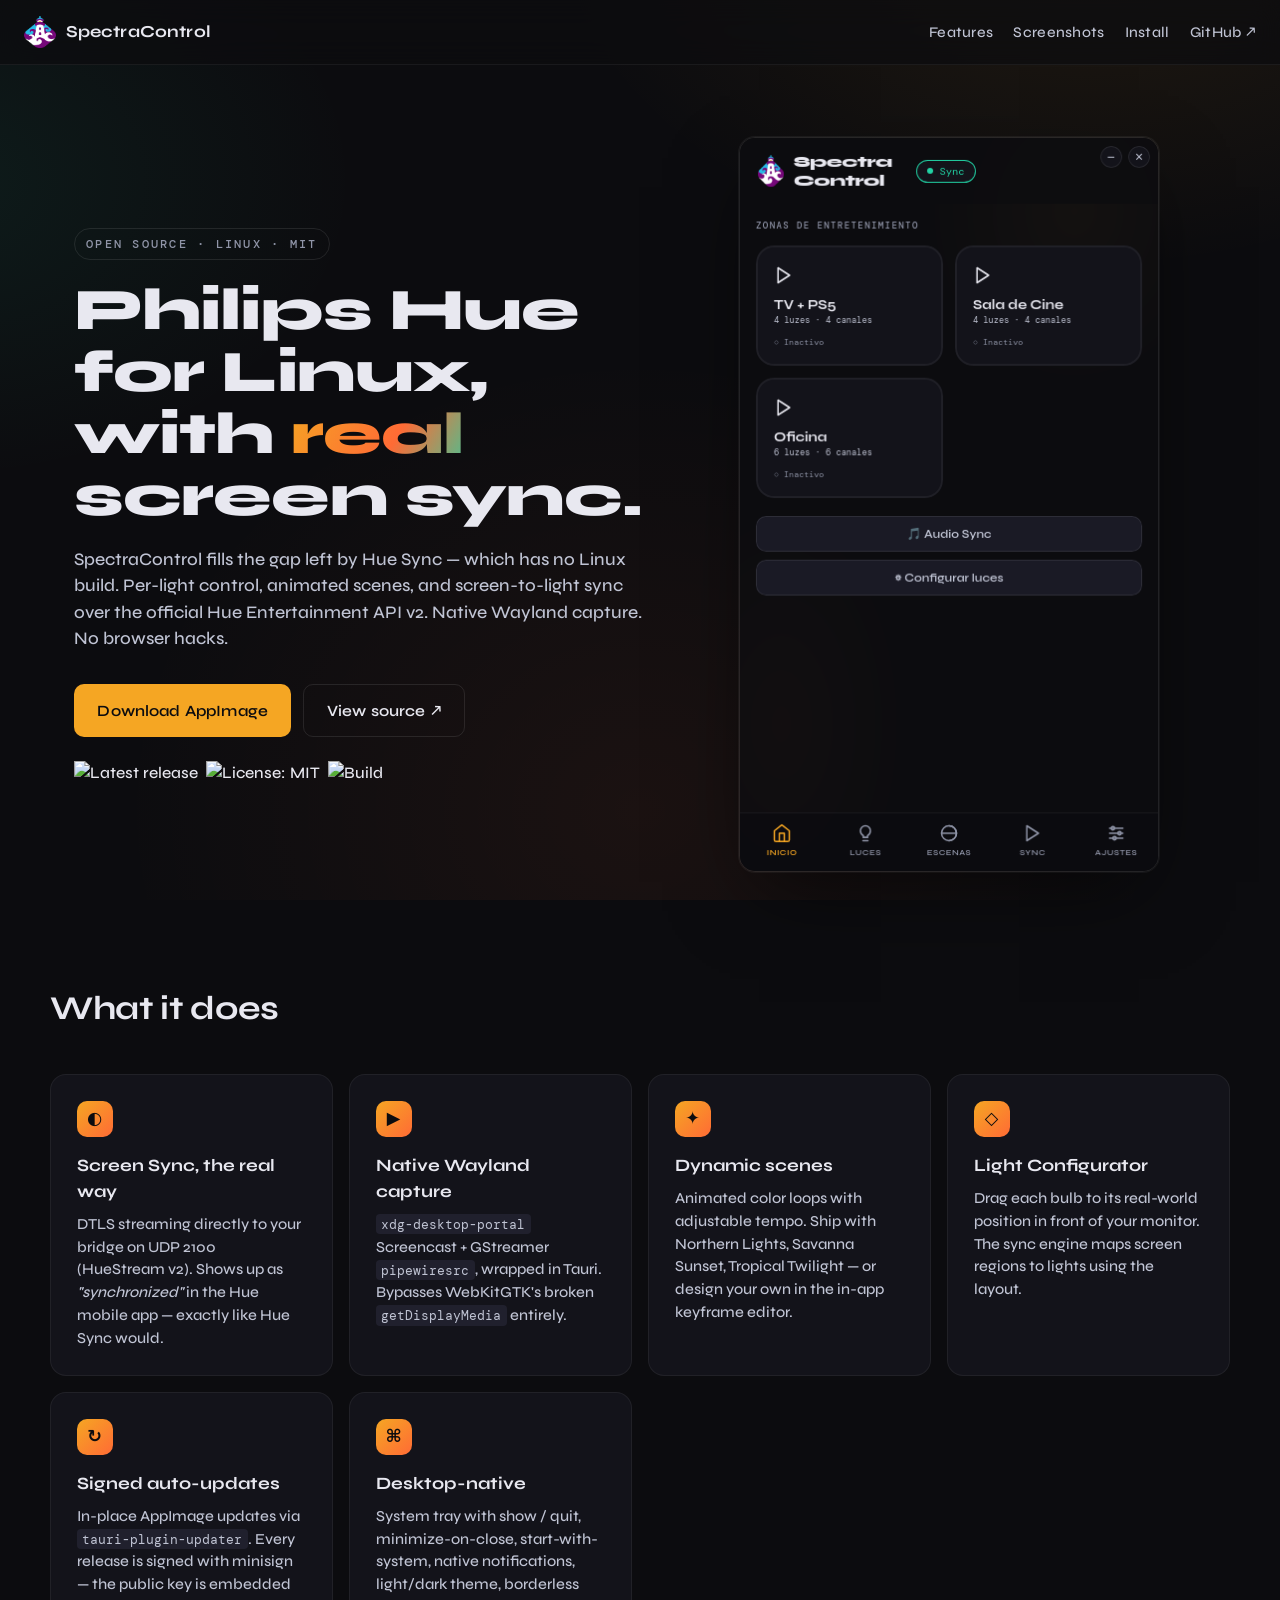
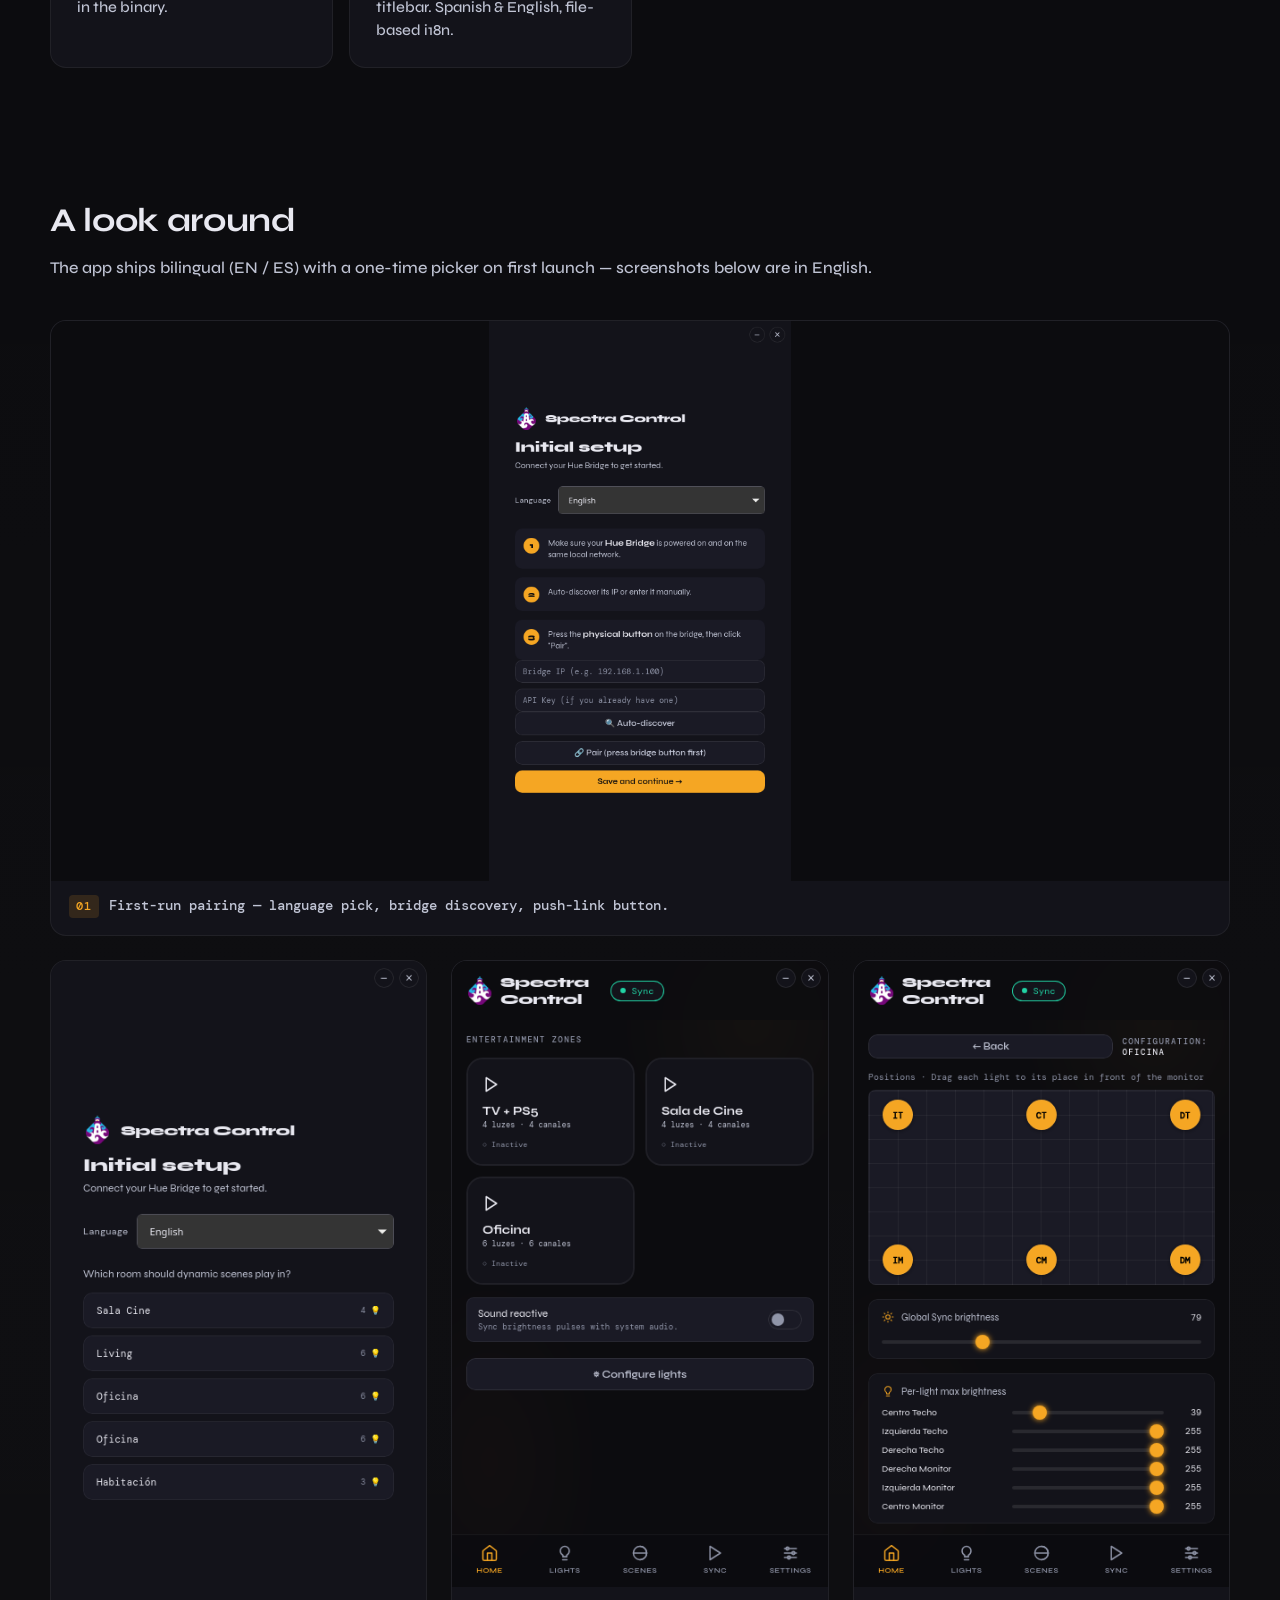
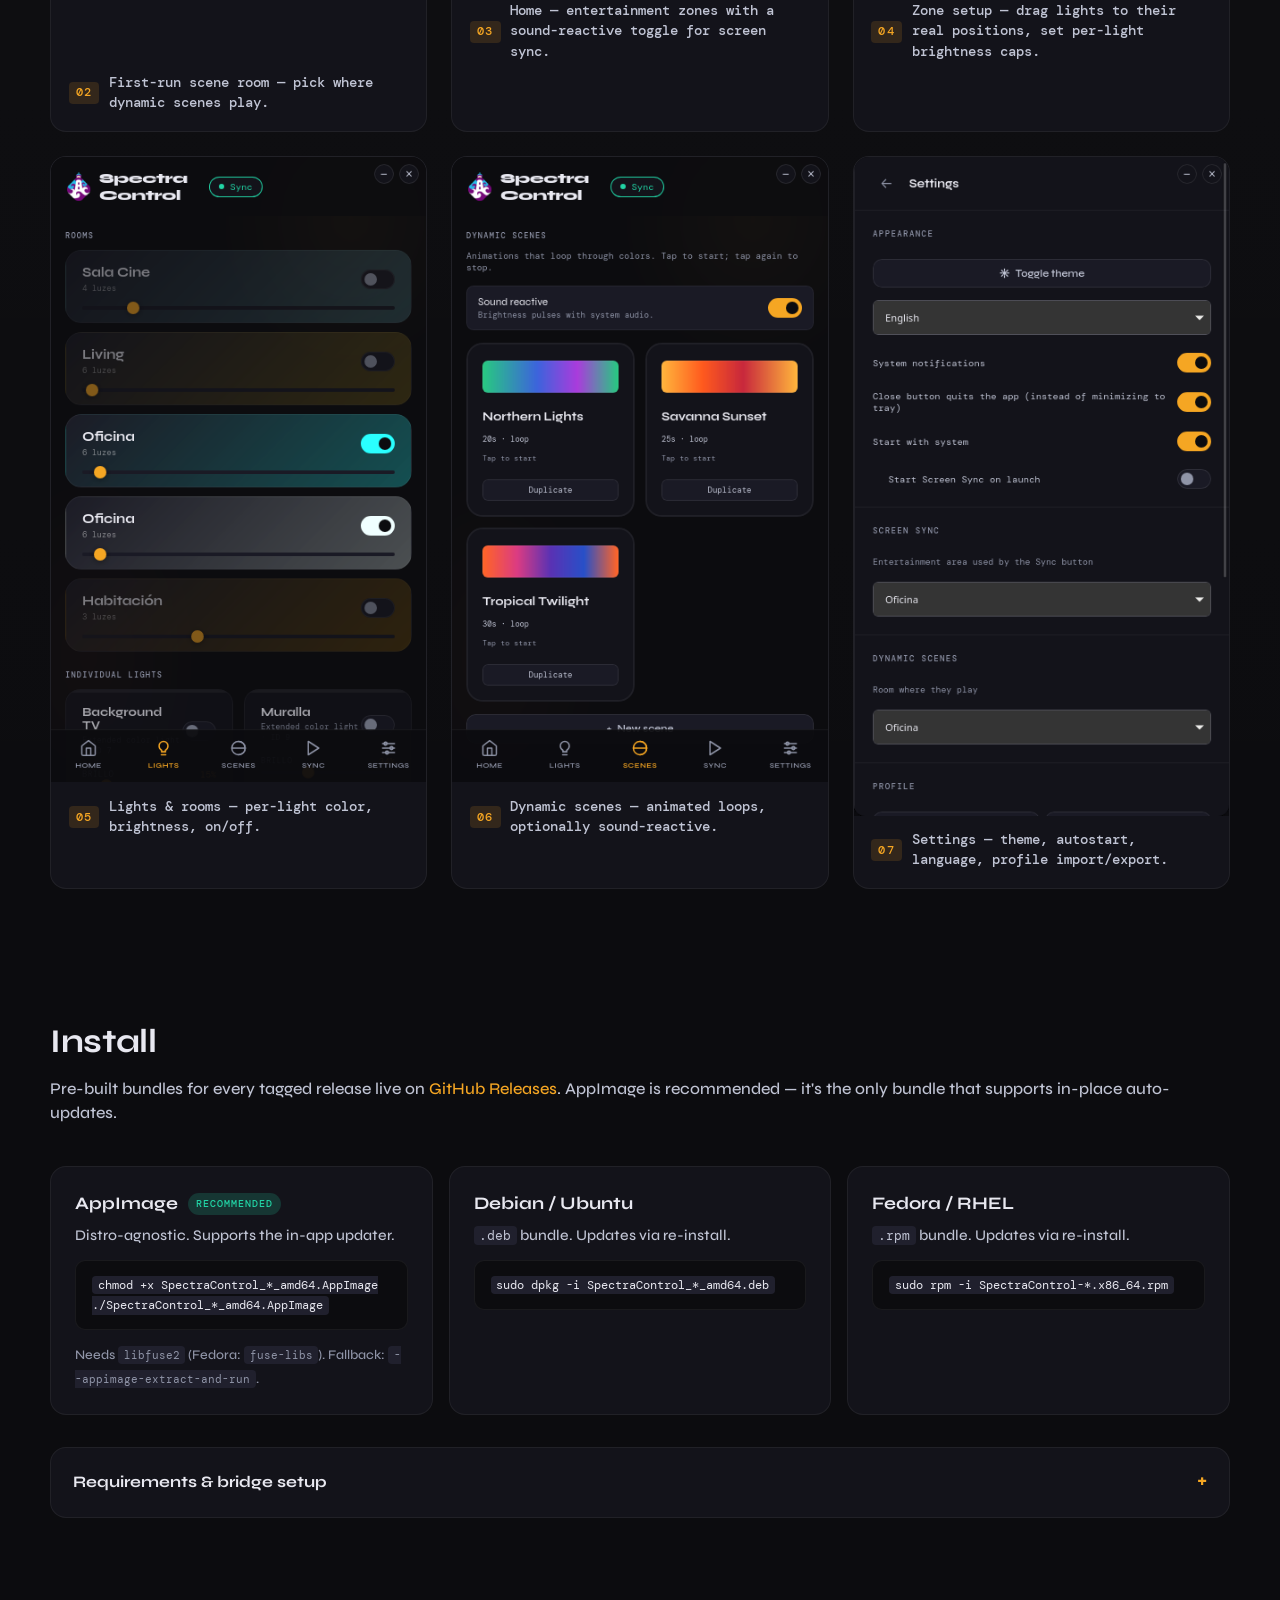
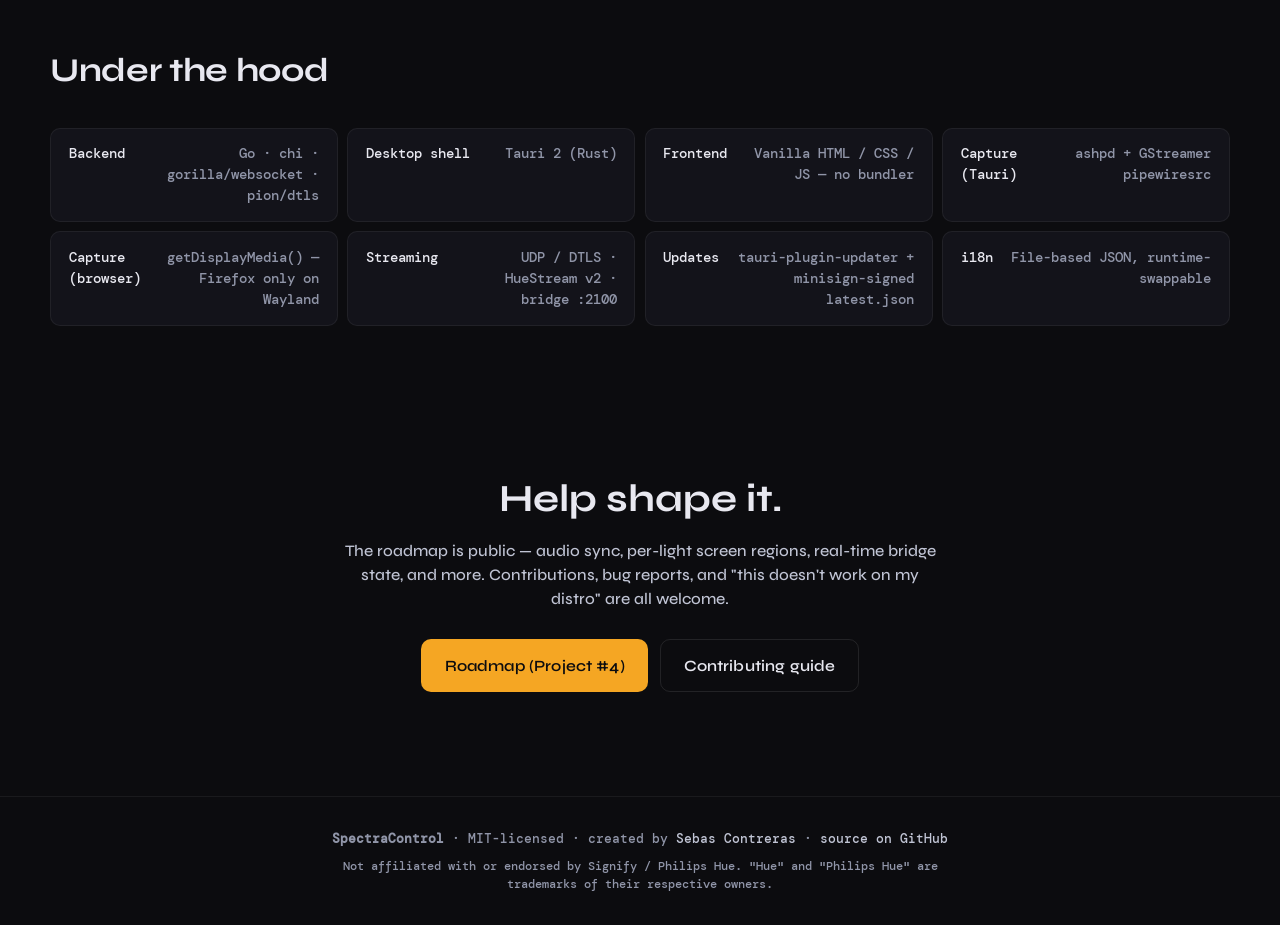
==== docs/index.html @ 5ec6dbbd "added sound sync, UI redifinition and logging" ====
<!doctype html>
<html lang="en">
<head>
  <meta charset="utf-8">
  <meta name="viewport" content="width=device-width, initial-scale=1">
  <title>SpectraControl — Philips Hue for Linux, with native screen sync</title>
  <meta name="description" content="Linux desktop app for Philips Hue. Per-light control, dynamic scenes, and screen-to-light sync over the official Hue Entertainment API v2. Native Wayland capture, no browser tricks.">
  <meta name="theme-color" content="#0c0c0f">

  <meta property="og:title" content="SpectraControl — Philips Hue for Linux">
  <meta property="og:description" content="Per-light control, dynamic scenes, and screen-to-light sync over the official Hue Entertainment API v2. Native Wayland. Open source.">
  <meta property="og:image" content="https://sebascode.github.io/SpectraControl_App/screenshots/en/en_03_home.png">
  <meta property="og:type" content="website">
  <meta name="twitter:card" content="summary_large_image">

  <link rel="icon" type="image/png" href="logo.png">
  <link rel="preconnect" href="https://fonts.googleapis.com">
  <link rel="preconnect" href="https://fonts.gstatic.com" crossorigin>
  <link href="https://fonts.googleapis.com/css2?family=Syne:wght@500;600;700;800&family=DM+Mono:wght@400;500&display=swap" rel="stylesheet">
  <link rel="stylesheet" href="styles.css">
</head>
<body>

<header class="nav">
  <a class="brand" href="#top">
    <img src="logo.png" alt="" width="32" height="32">
    <span>SpectraControl</span>
  </a>
  <nav>
    <a href="#features">Features</a>
    <a href="#screenshots">Screenshots</a>
    <a href="#install">Install</a>
    <a href="https://github.com/sebascode/SpectraControl_App" rel="noopener">GitHub ↗</a>
  </nav>
</header>

<main id="top">

  <section class="hero">
    <div class="hero-copy">
      <div class="eyebrow">Open source · Linux · MIT</div>
      <h1>Philips Hue for Linux,<br>with <em>real</em> screen sync.</h1>
      <p class="lede">
        SpectraControl fills the gap left by Hue Sync — which has no Linux build.
        Per-light control, animated scenes, and screen-to-light sync over the official
        Hue Entertainment API v2. Native Wayland capture. No browser hacks.
      </p>
      <div class="cta-row">
        <a class="btn primary" href="https://github.com/sebascode/SpectraControl_App/releases/latest" rel="noopener">
          Download AppImage
        </a>
        <a class="btn ghost" href="https://github.com/sebascode/SpectraControl_App" rel="noopener">
          View source ↗
        </a>
      </div>
      <div class="badges">
        <img alt="Latest release" src="https://img.shields.io/github/v/release/sebascode/SpectraControl_App?include_prereleases&label=release&color=f5a623">
        <img alt="License: MIT" src="https://img.shields.io/badge/license-MIT-22d3a5.svg">
        <img alt="Build" src="https://github.com/sebascode/SpectraControl_App/actions/workflows/release.yml/badge.svg">
      </div>
    </div>
    <div class="hero-shot">
      <img src="screenshots/App_home.png" alt="SpectraControl home screen showing three Hue entertainment zones: TV + PS5, Sala de Cine, and Oficina.">
    </div>
  </section>

  <section id="features" class="features">
    <h2 class="section-title">What it does</h2>
    <div class="feature-grid">
      <article class="feature">
        <div class="feature-icon" aria-hidden="true">◐</div>
        <h3>Screen Sync, the real way</h3>
        <p>DTLS streaming directly to your bridge on UDP 2100 (HueStream v2). Shows up as <em>"synchronized"</em> in the Hue mobile app — exactly like Hue Sync would.</p>
      </article>
      <article class="feature">
        <div class="feature-icon" aria-hidden="true">▶</div>
        <h3>Native Wayland capture</h3>
        <p><code>xdg-desktop-portal</code> Screencast + GStreamer <code>pipewiresrc</code>, wrapped in Tauri. Bypasses WebKitGTK's broken <code>getDisplayMedia</code> entirely.</p>
      </article>
      <article class="feature">
        <div class="feature-icon" aria-hidden="true">✦</div>
        <h3>Dynamic scenes</h3>
        <p>Animated color loops with adjustable tempo. Ship with Northern Lights, Savanna Sunset, Tropical Twilight — or design your own in the in-app keyframe editor.</p>
      </article>
      <article class="feature">
        <div class="feature-icon" aria-hidden="true">◇</div>
        <h3>Light Configurator</h3>
        <p>Drag each bulb to its real-world position in front of your monitor. The sync engine maps screen regions to lights using the layout.</p>
      </article>
      <article class="feature">
        <div class="feature-icon" aria-hidden="true">↻</div>
        <h3>Signed auto-updates</h3>
        <p>In-place AppImage updates via <code>tauri-plugin-updater</code>. Every release is signed with minisign — the public key is embedded in the binary.</p>
      </article>
      <article class="feature">
        <div class="feature-icon" aria-hidden="true">⌘</div>
        <h3>Desktop-native</h3>
        <p>System tray with show / quit, minimize-on-close, start-with-system, native notifications, light/dark theme, borderless titlebar. Spanish &amp; English, file-based i18n.</p>
      </article>
    </div>
  </section>

  <section id="screenshots" class="shots">
    <h2 class="section-title">A look around</h2>
    <p class="section-lede">The app ships bilingual (EN / ES) with a one-time picker on first launch — screenshots below are in English.</p>

    <figure class="shot wide">
      <img src="screenshots/en/en_01_initial_setup.png" alt="First-run wizard prompting for language and Hue bridge IP / API key, with a discover button.">
      <figcaption><span class="cap-num">01</span> First-run pairing — language pick, bridge discovery, push-link button.</figcaption>
    </figure>

    <div class="shot-grid">
      <figure class="shot">
        <img src="screenshots/en/en_02_zone_selector.png" alt="Room picker asking which room should play dynamic scenes.">
        <figcaption><span class="cap-num">02</span> First-run scene room — pick where dynamic scenes play.</figcaption>
      </figure>
      <figure class="shot">
        <img src="screenshots/en/en_03_home.png" alt="Home tab listing entertainment zones as cards, with a 'Sound reactive' toggle below.">
        <figcaption><span class="cap-num">03</span> Home — entertainment zones with a sound-reactive toggle for screen sync.</figcaption>
      </figure>
      <figure class="shot">
        <img src="screenshots/en/en_04_light_config.png" alt="Zone configuration showing the monitor area with draggable light chips, a global sync brightness slider, and per-light max-brightness sliders.">
        <figcaption><span class="cap-num">04</span> Zone setup — drag lights to their real positions, set per-light brightness caps.</figcaption>
      </figure>
      <figure class="shot">
        <img src="screenshots/en/en_05_lights.png" alt="Lights tab listing rooms with brightness sliders and color tinted backgrounds, plus individual lights.">
        <figcaption><span class="cap-num">05</span> Lights &amp; rooms — per-light color, brightness, on/off.</figcaption>
      </figure>
      <figure class="shot">
        <img src="screenshots/en/en_06_scenes.png" alt="Dynamic scenes tab with a 'Sound reactive' toggle and preset cards.">
        <figcaption><span class="cap-num">06</span> Dynamic scenes — animated loops, optionally sound-reactive.</figcaption>
      </figure>
      <figure class="shot">
        <img src="screenshots/en/en_07_settings.png" alt="Settings drawer with theme, language, notifications, quit-on-close, autostart, and profile export/import.">
        <figcaption><span class="cap-num">07</span> Settings — theme, autostart, language, profile import/export.</figcaption>
      </figure>
    </div>
  </section>

  <section id="install" class="install">
    <h2 class="section-title">Install</h2>
    <p class="section-lede">
      Pre-built bundles for every tagged release live on
      <a href="https://github.com/sebascode/SpectraControl_App/releases" rel="noopener">GitHub Releases</a>.
      AppImage is recommended — it's the only bundle that supports in-place auto-updates.
    </p>

    <div class="install-grid">
      <div class="install-card">
        <h3>AppImage<span class="tag tag-accent">recommended</span></h3>
        <p>Distro-agnostic. Supports the in-app updater.</p>
<pre><code>chmod +x SpectraControl_*_amd64.AppImage
./SpectraControl_*_amd64.AppImage</code></pre>
        <small>Needs <code>libfuse2</code> (Fedora: <code>fuse-libs</code>). Fallback: <code>--appimage-extract-and-run</code>.</small>
      </div>
      <div class="install-card">
        <h3>Debian / Ubuntu</h3>
        <p><code>.deb</code> bundle. Updates via re-install.</p>
<pre><code>sudo dpkg -i SpectraControl_*_amd64.deb</code></pre>
      </div>
      <div class="install-card">
        <h3>Fedora / RHEL</h3>
        <p><code>.rpm</code> bundle. Updates via re-install.</p>
<pre><code>sudo rpm -i SpectraControl-*.x86_64.rpm</code></pre>
      </div>
    </div>

    <details class="reqs">
      <summary>Requirements &amp; bridge setup</summary>
      <ul>
        <li>Linux with Wayland + <code>xdg-desktop-portal</code> (GNOME or KDE).</li>
        <li>GStreamer with <code>pipewiresrc</code> — package <code>gstreamer1-plugin-pipewire</code> on most distros.</li>
        <li>A Philips Hue Bridge v2. Pair it with <code>generateclientkey: true</code> — required for the Entertainment v2 DTLS PSK.</li>
        <li>Config persists to <code>~/.config/spectracontrol/hue_config.json</code>; user scenes are loaded from <code>~/.config/spectracontrol/scenes/*.json</code> (overrides built-ins by <code>id</code>).</li>
      </ul>
      <p>Tested on Bazzite (Fedora 44 immutable) + GNOME Wayland with NVIDIA. Should also work on KDE Plasma Wayland and any compositor that exposes the Screencast portal.</p>
    </details>
  </section>

  <section class="stack">
    <h2 class="section-title">Under the hood</h2>
    <div class="stack-grid">
      <div><strong>Backend</strong><span>Go · chi · gorilla/websocket · pion/dtls</span></div>
      <div><strong>Desktop shell</strong><span>Tauri 2 (Rust)</span></div>
      <div><strong>Frontend</strong><span>Vanilla HTML / CSS / JS — no bundler</span></div>
      <div><strong>Capture (Tauri)</strong><span>ashpd + GStreamer pipewiresrc</span></div>
      <div><strong>Capture (browser)</strong><span>getDisplayMedia() — Firefox only on Wayland</span></div>
      <div><strong>Streaming</strong><span>UDP / DTLS · HueStream v2 · bridge :2100</span></div>
      <div><strong>Updates</strong><span>tauri-plugin-updater + minisign-signed latest.json</span></div>
      <div><strong>i18n</strong><span>File-based JSON, runtime-swappable</span></div>
    </div>
  </section>

  <section class="cta-foot">
    <h2>Help shape it.</h2>
    <p>
      The roadmap is public — audio sync, per-light screen regions, real-time bridge state, and more.
      Contributions, bug reports, and "this doesn't work on my distro" are all welcome.
    </p>
    <div class="cta-row">
      <a class="btn primary" href="https://github.com/users/sebascode/projects/4" rel="noopener">Roadmap (Project #4)</a>
      <a class="btn ghost" href="https://github.com/sebascode/SpectraControl_App/blob/master/CONTRIBUTING.md" rel="noopener">Contributing guide</a>
    </div>
  </section>

</main>

<footer class="foot">
  <div>
    <strong>SpectraControl</strong> · MIT-licensed · created by
    <a href="https://github.com/sebascode" rel="noopener">Sebas Contreras</a> ·
    <a href="https://github.com/sebascode/SpectraControl_App" rel="noopener">source on GitHub</a>
  </div>
  <div class="foot-fine">
    Not affiliated with or endorsed by Signify / Philips Hue. "Hue" and "Philips Hue" are trademarks of their respective owners.
  </div>
</footer>

</body>
</html>
---- docs/styles.css ----
/* SpectraControl landing — palette matches the app (frontend/index.html :root). */

:root {
  --bg: #0c0c0f;
  --surface: #13131a;
  --surface2: #1a1a25;
  --surface3: #20202d;
  --border: #ffffff0f;
  --border2: #ffffff18;
  --text: #e8e8f0;
  --text-dim: #c0c4d4;
  --text-muted: #9095a8;
  --accent: #f5a623;
  --accent2: #ff6b35;
  --sync: #22d3a5;
  --sync-dim: #22d3a530;
  --danger: #ff4757;
  --radius: 10px;
  --radius-lg: 16px;
  --sans: "Syne", system-ui, -apple-system, "Segoe UI", sans-serif;
  --mono: "DM Mono", ui-monospace, SFMono-Regular, Menlo, monospace;
  --max: 1180px;
}

*, *::before, *::after { box-sizing: border-box; }

html { scroll-behavior: smooth; }

body {
  margin: 0;
  font-family: var(--sans);
  font-weight: 500;
  background: var(--bg);
  color: var(--text);
  line-height: 1.5;
  -webkit-font-smoothing: antialiased;
  background-image:
    radial-gradient(900px 600px at 85% -10%, #f5a62318, transparent 60%),
    radial-gradient(700px 500px at -5% 20%, #22d3a514, transparent 60%),
    radial-gradient(800px 700px at 50% 90%, #ff6b3510, transparent 65%);
  background-attachment: fixed;
}

a { color: var(--accent); text-decoration: none; }
a:hover { color: var(--accent2); }

code, pre { font-family: var(--mono); font-weight: 400; }

/* ---------- Nav ---------- */
.nav {
  position: sticky;
  top: 0;
  z-index: 10;
  display: flex;
  justify-content: space-between;
  align-items: center;
  gap: 1.5rem;
  padding: 1rem 1.5rem;
  background: color-mix(in srgb, var(--bg) 75%, transparent);
  backdrop-filter: blur(14px);
  border-bottom: 1px solid var(--border);
}
.brand {
  display: inline-flex;
  align-items: center;
  gap: 0.6rem;
  color: var(--text);
  font-weight: 700;
  letter-spacing: 0.01em;
  font-size: 1.05rem;
}
.brand img { display: block; }
.nav nav { display: flex; gap: 1.25rem; flex-wrap: wrap; }
.nav nav a {
  color: var(--text-dim);
  font-size: 0.92rem;
  letter-spacing: 0.02em;
}
.nav nav a:hover { color: var(--text); }

/* ---------- Hero ---------- */
.hero {
  max-width: var(--max);
  margin: 0 auto;
  padding: 4.5rem 1.5rem 3rem;
  display: grid;
  grid-template-columns: 1.05fr 0.95fr;
  gap: 3rem;
  align-items: center;
}
.eyebrow {
  display: inline-block;
  font-family: var(--mono);
  font-size: 0.78rem;
  letter-spacing: 0.18em;
  text-transform: uppercase;
  color: var(--text-muted);
  padding: 0.35rem 0.7rem;
  border: 1px solid var(--border2);
  border-radius: 999px;
  margin-bottom: 1.25rem;
}
.hero h1 {
  font-size: clamp(2.2rem, 4.6vw, 3.8rem);
  font-weight: 800;
  line-height: 1.05;
  letter-spacing: -0.015em;
  margin: 0 0 1.2rem;
}
.hero h1 em {
  font-style: normal;
  background: linear-gradient(120deg, var(--accent) 0%, var(--accent2) 60%, var(--sync) 110%);
  -webkit-background-clip: text;
  background-clip: text;
  color: transparent;
}
.lede {
  font-size: 1.1rem;
  color: var(--text-dim);
  margin: 0 0 2rem;
  max-width: 36rem;
}
.cta-row {
  display: flex;
  flex-wrap: wrap;
  gap: 0.75rem;
  margin-bottom: 1.5rem;
}
.btn {
  display: inline-flex;
  align-items: center;
  gap: 0.5rem;
  padding: 0.85rem 1.4rem;
  border-radius: var(--radius);
  font-family: var(--sans);
  font-weight: 600;
  font-size: 0.98rem;
  letter-spacing: 0.01em;
  border: 1px solid transparent;
  cursor: pointer;
  transition: transform 200ms ease, background 200ms ease, border-color 200ms ease;
}
.btn.primary {
  background: var(--accent);
  color: #0c0c0f;
}
.btn.primary:hover {
  background: var(--accent2);
  transform: translateY(-1px);
}
.btn.ghost {
  background: transparent;
  color: var(--text);
  border-color: var(--border2);
}
.btn.ghost:hover { border-color: #ffffff60; }

.badges {
  display: flex;
  flex-wrap: wrap;
  gap: 0.5rem;
  margin-top: 0.75rem;
}
.badges img { height: 20px; }

.hero-shot {
  position: relative;
  display: flex;
  justify-content: center;
}
.hero-shot img {
  max-width: 100%;
  width: min(420px, 100%);
  border-radius: var(--radius-lg);
  border: 1px solid var(--border2);
  box-shadow:
    0 30px 80px -20px rgba(0,0,0,0.6),
    0 0 0 1px var(--border);
}

/* ---------- Sections ---------- */
section { padding: 4rem 1.5rem; }
.section-title {
  max-width: var(--max);
  margin: 0 auto 0.6rem;
  font-size: clamp(1.6rem, 2.6vw, 2.2rem);
  font-weight: 700;
  letter-spacing: -0.01em;
}
.section-lede {
  max-width: var(--max);
  margin: 0 auto 2.5rem;
  color: var(--text-dim);
  font-size: 1.02rem;
}

/* ---------- Features ---------- */
.feature-grid {
  max-width: var(--max);
  margin: 2.5rem auto 0;
  display: grid;
  grid-template-columns: repeat(auto-fit, minmax(260px, 1fr));
  gap: 1rem;
}
.feature {
  background: var(--surface);
  border: 1px solid var(--border);
  border-radius: var(--radius-lg);
  padding: 1.6rem;
  transition: border-color 200ms ease, transform 200ms ease;
}
.feature:hover {
  border-color: var(--border2);
  transform: translateY(-2px);
}
.feature-icon {
  display: inline-flex;
  align-items: center;
  justify-content: center;
  width: 36px;
  height: 36px;
  border-radius: 10px;
  background: linear-gradient(135deg, var(--accent) 0%, var(--accent2) 100%);
  color: #0c0c0f;
  font-weight: 700;
  font-size: 1.1rem;
  margin-bottom: 1rem;
}
.feature h3 {
  margin: 0 0 0.5rem;
  font-size: 1.08rem;
  font-weight: 700;
}
.feature p {
  margin: 0;
  color: var(--text-dim);
  font-size: 0.95rem;
}
.feature code {
  background: var(--surface3);
  padding: 0.1rem 0.35rem;
  border-radius: 4px;
  font-size: 0.85em;
}

/* ---------- Screenshots ---------- */
.shots { background: linear-gradient(180deg, transparent, #ffffff03 50%, transparent); }
.shot-grid {
  max-width: var(--max);
  margin: 1.5rem auto 0;
  display: grid;
  grid-template-columns: repeat(auto-fit, minmax(280px, 1fr));
  gap: 1.5rem;
}
.shot {
  margin: 0;
  background: var(--surface);
  border: 1px solid var(--border);
  border-radius: var(--radius-lg);
  overflow: hidden;
  transition: border-color 200ms ease, transform 200ms ease;
}
.shot:hover {
  border-color: var(--border2);
  transform: translateY(-2px);
}
.shot.wide {
  max-width: var(--max);
  margin: 0 auto 1.5rem;
}
.shot.wide img { max-height: 560px; object-fit: contain; background: #0c0c0f; }
.shot img {
  display: block;
  width: 100%;
  height: auto;
  background: #0c0c0f;
}
.shot figcaption {
  padding: 0.9rem 1.1rem 1.1rem;
  font-family: var(--mono);
  font-size: 0.85rem;
  color: var(--text-dim);
  display: flex;
  align-items: center;
  gap: 0.6rem;
}
.cap-num {
  font-family: var(--mono);
  font-size: 0.72rem;
  letter-spacing: 0.1em;
  color: var(--accent);
  background: color-mix(in srgb, var(--accent) 14%, transparent);
  padding: 0.15rem 0.45rem;
  border-radius: 4px;
}

/* ---------- Install ---------- */
.install-grid {
  max-width: var(--max);
  margin: 2rem auto 1.5rem;
  display: grid;
  grid-template-columns: repeat(auto-fit, minmax(280px, 1fr));
  gap: 1rem;
}
.install-card {
  background: var(--surface);
  border: 1px solid var(--border);
  border-radius: var(--radius-lg);
  padding: 1.5rem;
}
.install-card h3 {
  margin: 0 0 0.4rem;
  font-size: 1.1rem;
  font-weight: 700;
  display: flex;
  align-items: center;
  gap: 0.6rem;
}
.install-card p {
  margin: 0 0 0.9rem;
  color: var(--text-dim);
  font-size: 0.92rem;
}
.tag {
  font-family: var(--mono);
  font-size: 0.65rem;
  letter-spacing: 0.1em;
  text-transform: uppercase;
  padding: 0.2rem 0.5rem;
  border-radius: 999px;
  font-weight: 500;
}
.tag-accent { background: color-mix(in srgb, var(--sync) 18%, transparent); color: var(--sync); }
.install-card pre {
  background: var(--bg);
  border: 1px solid var(--border);
  border-radius: var(--radius);
  padding: 0.85rem 1rem;
  overflow-x: auto;
  font-size: 0.85rem;
  color: var(--text);
  margin: 0 0 0.75rem;
}
.install-card small {
  color: var(--text-muted);
  font-size: 0.82rem;
}
.install-card code {
  background: var(--surface3);
  padding: 0.1rem 0.35rem;
  border-radius: 4px;
  font-size: 0.85em;
}
.reqs {
  max-width: var(--max);
  margin: 2rem auto 0;
  background: var(--surface);
  border: 1px solid var(--border);
  border-radius: var(--radius-lg);
  padding: 1rem 1.4rem;
}
.reqs summary {
  cursor: pointer;
  font-weight: 700;
  padding: 0.4rem 0;
  list-style: none;
}
.reqs summary::after {
  content: "+";
  float: right;
  color: var(--accent);
  font-family: var(--mono);
  transition: transform 200ms ease;
}
.reqs[open] summary::after { content: "−"; }
.reqs ul { margin: 0.5rem 0 0.75rem 1.2rem; color: var(--text-dim); }
.reqs p { margin: 0.5rem 0 0; color: var(--text-dim); font-size: 0.95rem; }
.reqs code {
  background: var(--surface3);
  padding: 0.1rem 0.35rem;
  border-radius: 4px;
  font-size: 0.88em;
}

/* ---------- Stack ---------- */
.stack-grid {
  max-width: var(--max);
  margin: 2rem auto 0;
  display: grid;
  grid-template-columns: repeat(auto-fit, minmax(260px, 1fr));
  gap: 0.6rem;
  font-family: var(--mono);
}
.stack-grid > div {
  background: var(--surface);
  border: 1px solid var(--border);
  border-radius: var(--radius);
  padding: 0.9rem 1.1rem;
  display: flex;
  justify-content: space-between;
  align-items: baseline;
  gap: 1rem;
  font-size: 0.88rem;
}
.stack-grid strong {
  color: var(--text);
  font-weight: 500;
}
.stack-grid span {
  color: var(--text-muted);
  text-align: right;
}

/* ---------- CTA foot ---------- */
.cta-foot {
  max-width: var(--max);
  margin: 0 auto;
  padding: 5rem 1.5rem;
  text-align: center;
}
.cta-foot h2 {
  font-size: clamp(1.8rem, 3vw, 2.5rem);
  font-weight: 700;
  margin: 0 0 0.75rem;
}
.cta-foot p {
  color: var(--text-dim);
  max-width: 38rem;
  margin: 0 auto 1.75rem;
}
.cta-foot .cta-row { justify-content: center; }

/* ---------- Footer ---------- */
.foot {
  border-top: 1px solid var(--border);
  padding: 2rem 1.5rem;
  text-align: center;
  color: var(--text-muted);
  font-family: var(--mono);
  font-size: 0.82rem;
  display: grid;
  gap: 0.5rem;
}
.foot a { color: var(--text-dim); }
.foot a:hover { color: var(--text); }
.foot-fine { font-size: 0.75rem; max-width: 38rem; margin: 0 auto; line-height: 1.5; }

/* ---------- Responsive ---------- */
@media (max-width: 860px) {
  .hero {
    grid-template-columns: 1fr;
    padding-top: 2.5rem;
    gap: 2rem;
  }
  .hero-shot img { width: min(340px, 100%); }
  .nav nav { gap: 0.85rem; }
  .nav nav a { font-size: 0.86rem; }
  section { padding: 3rem 1rem; }
}
@media (max-width: 520px) {
  .nav { padding: 0.85rem 1rem; }
  .brand span { display: none; }
  .badges img { height: 18px; }
}

@media (prefers-reduced-motion: reduce) {
  *, *::before, *::after {
    animation: none !important;
    transition: none !important;
    scroll-behavior: auto !important;
  }
}
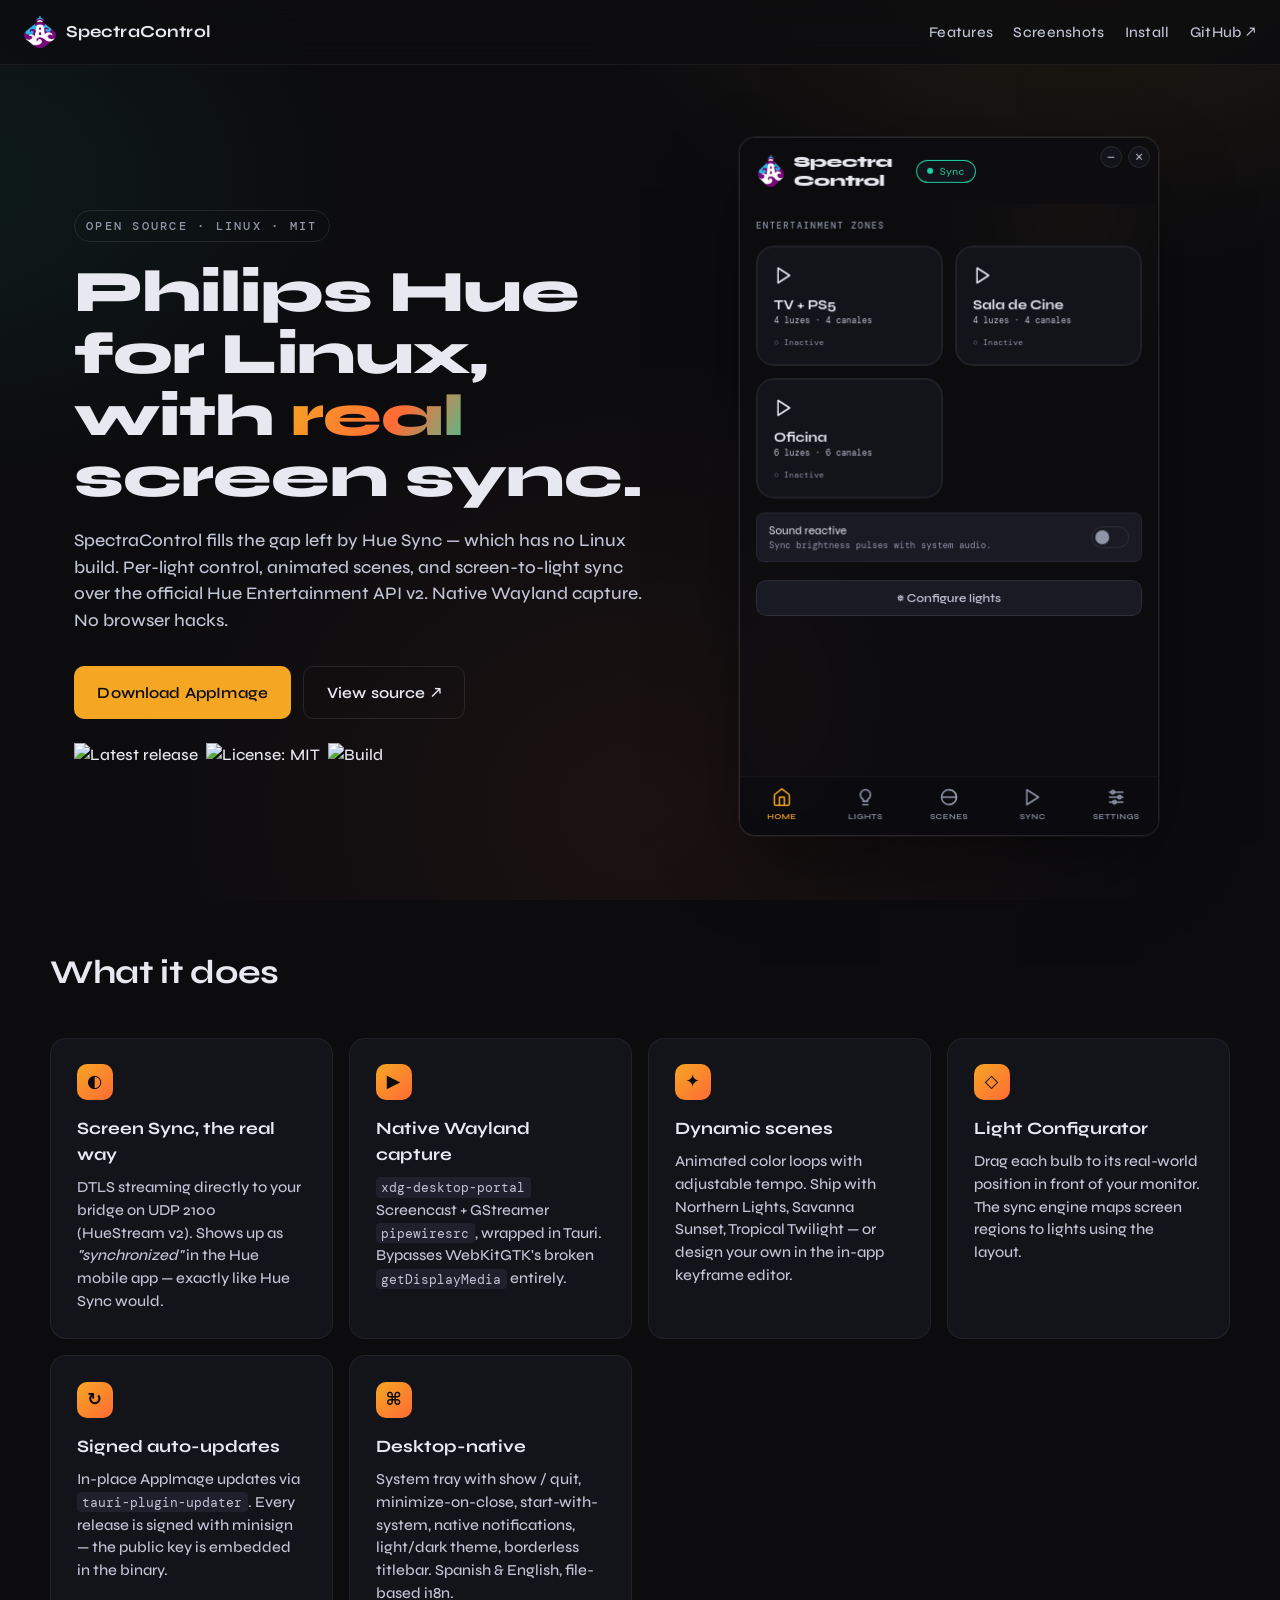
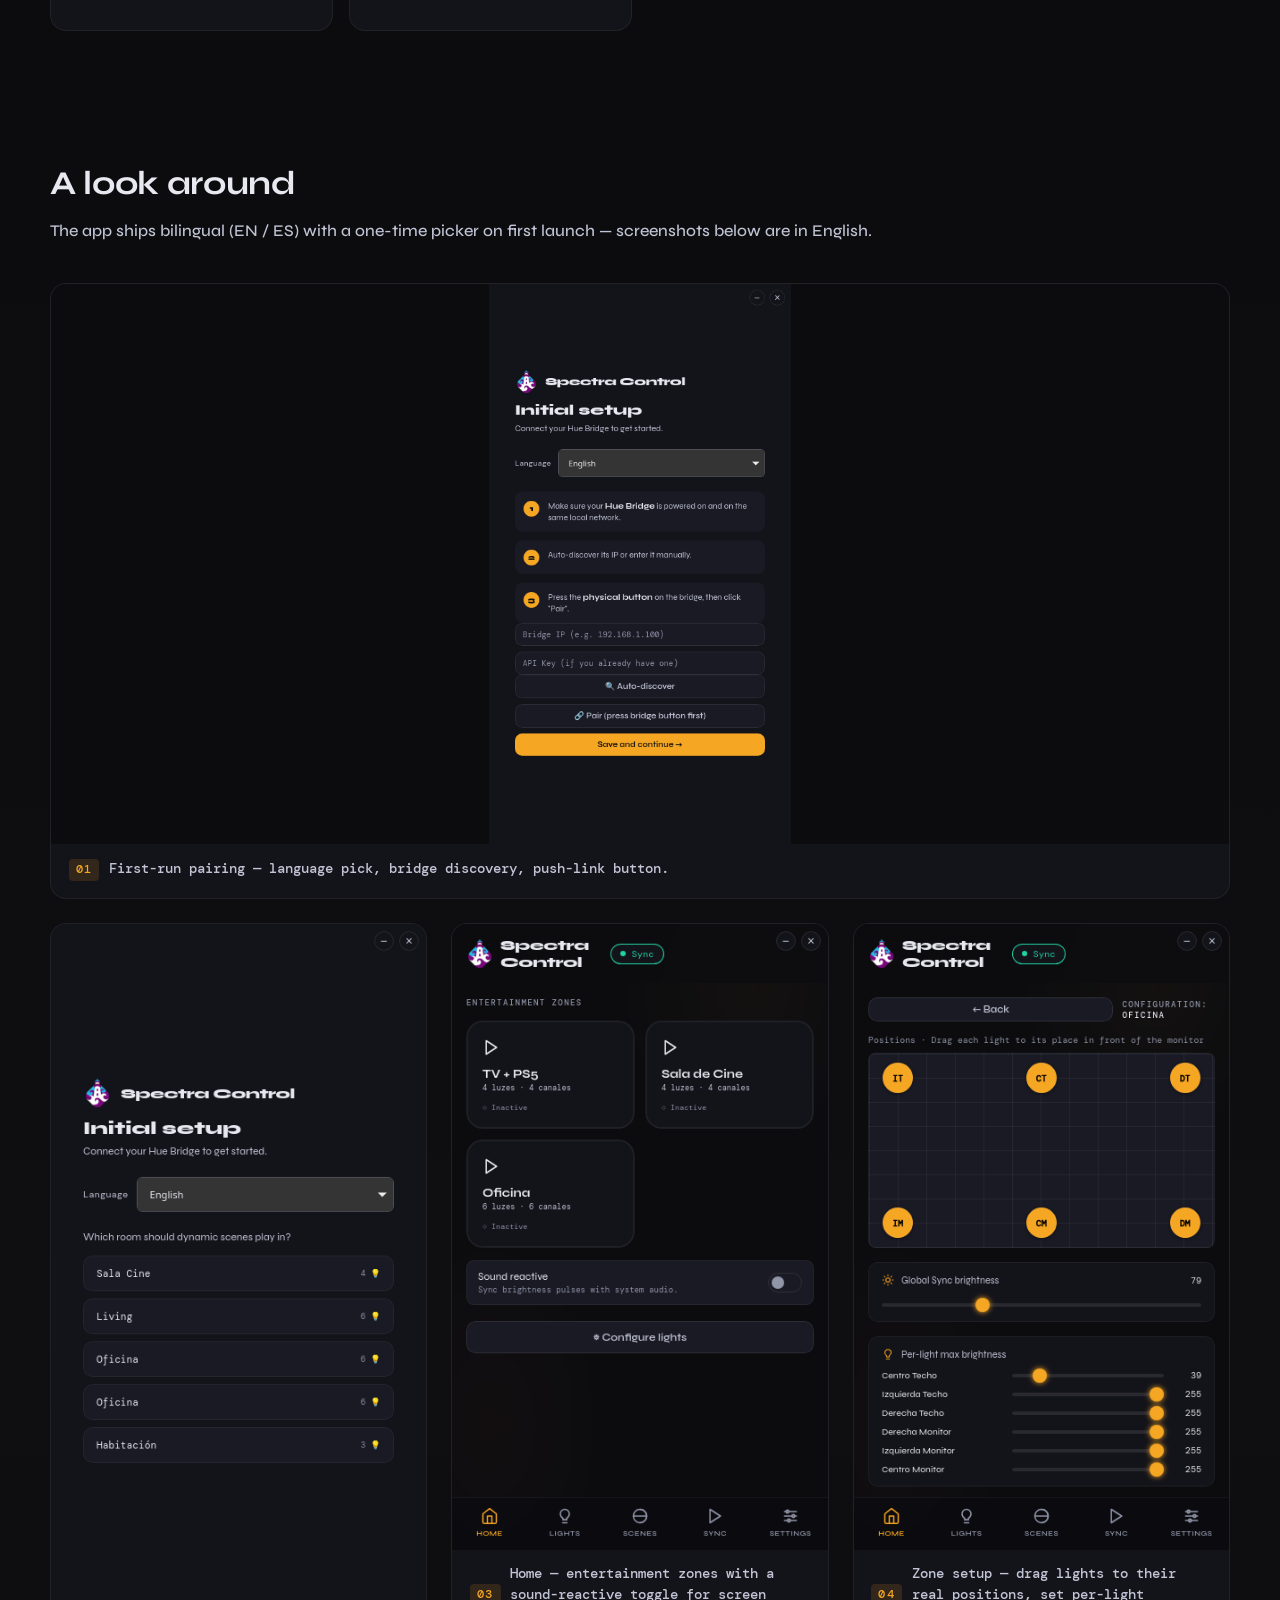
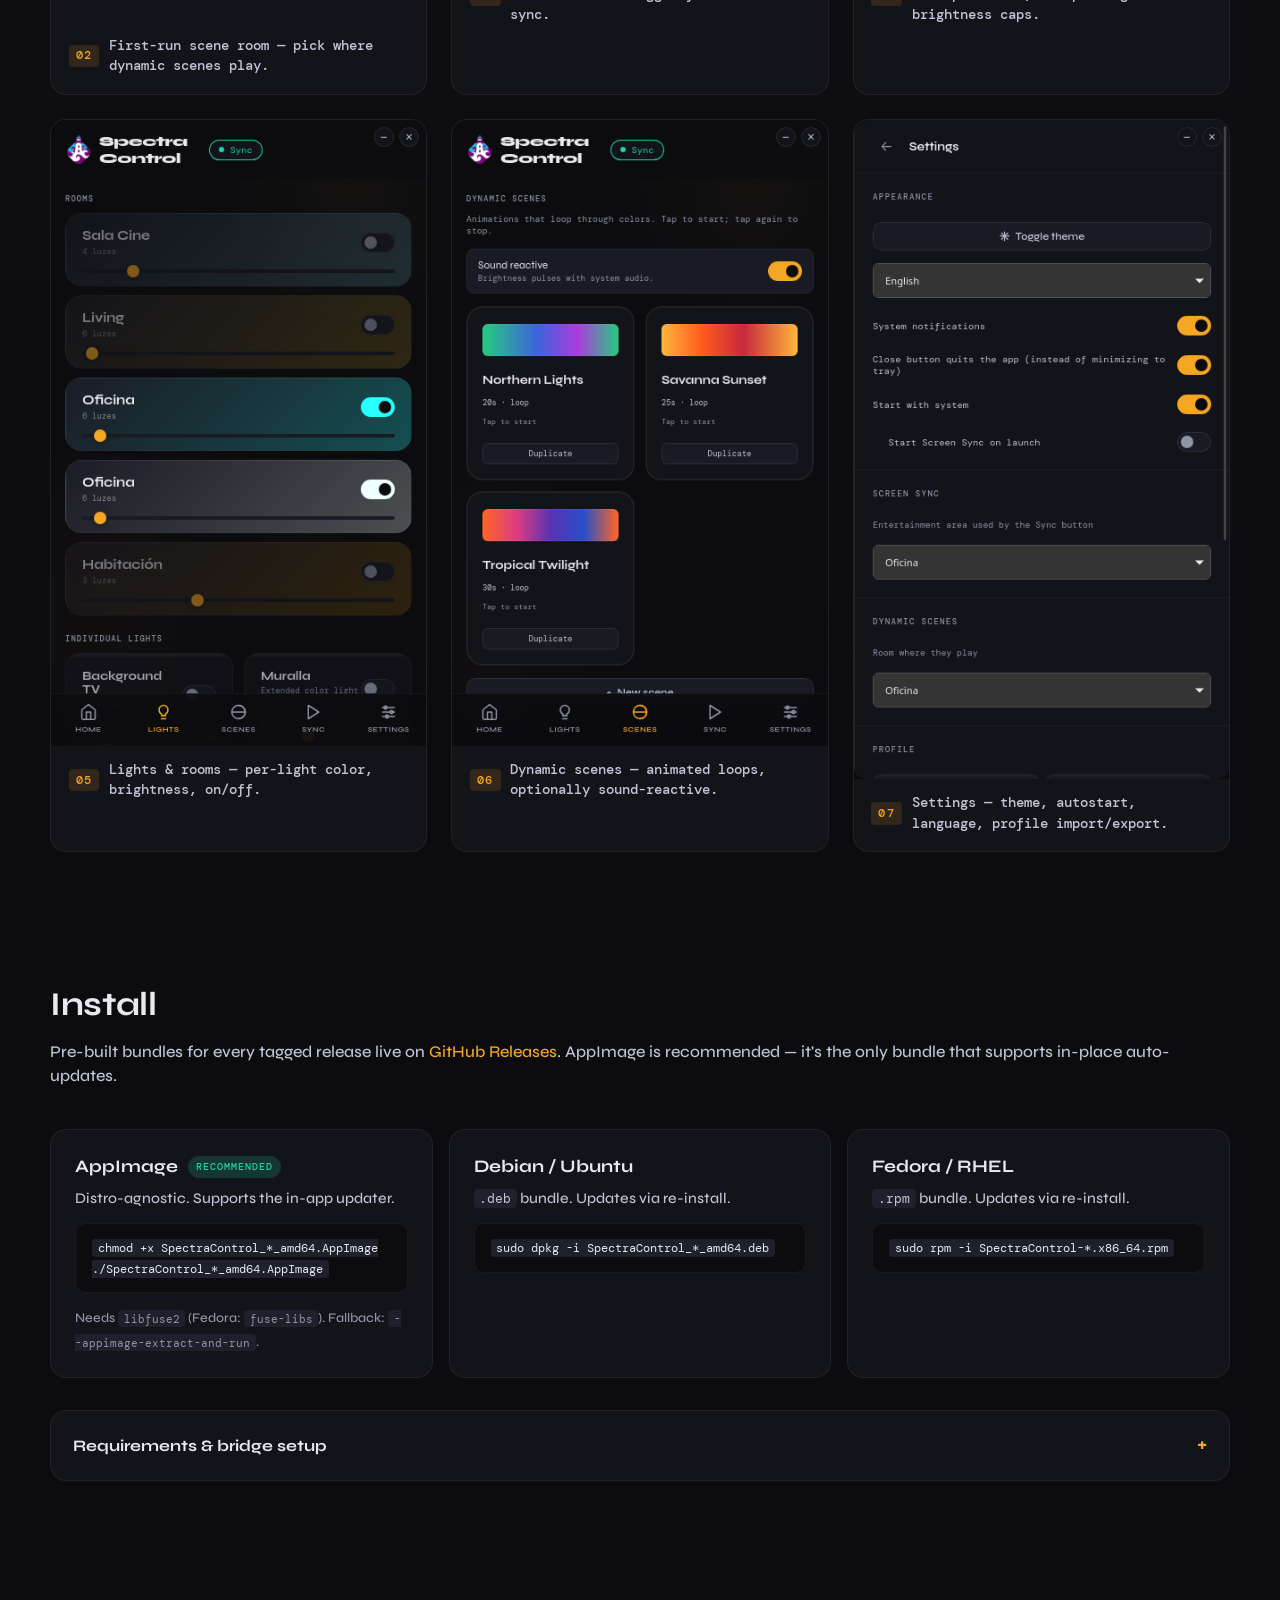
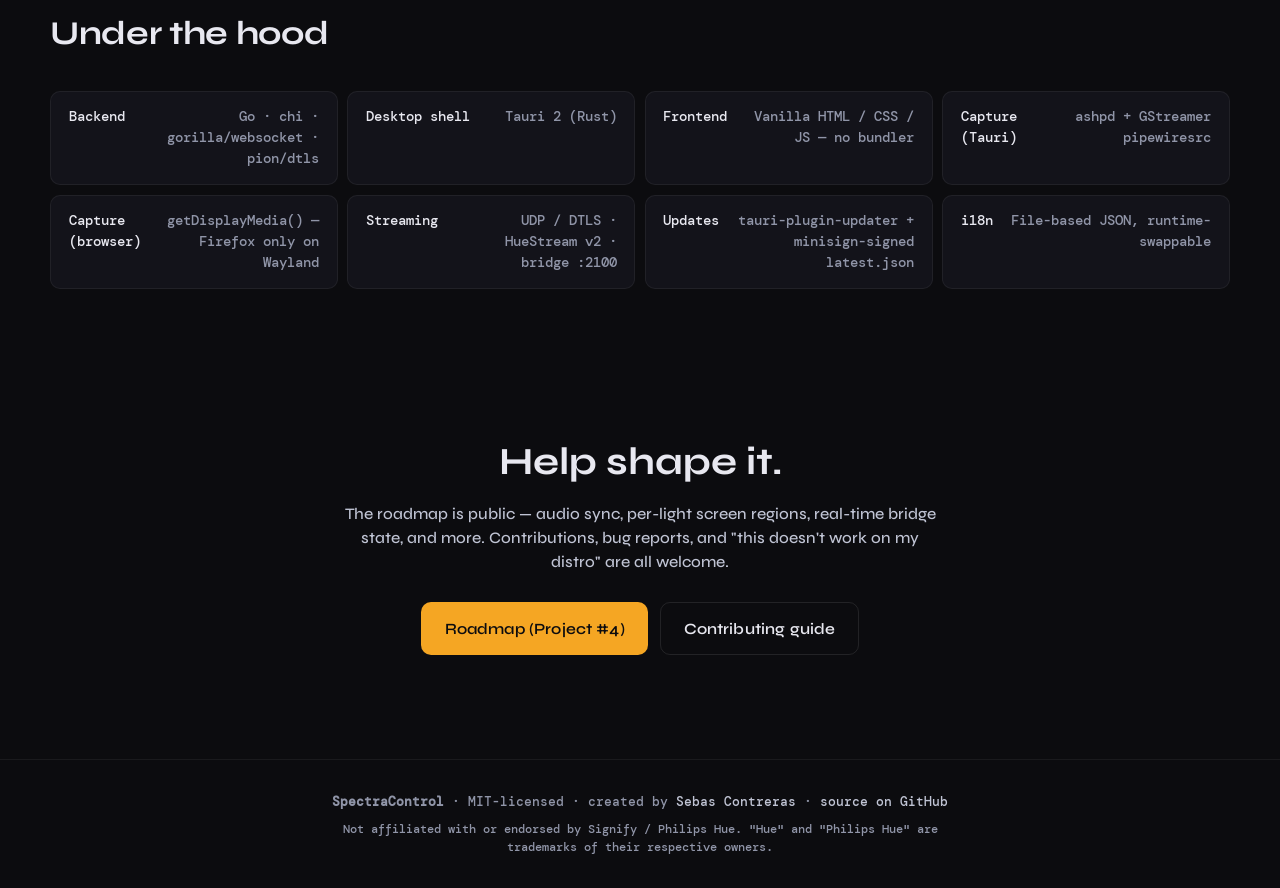
==== commit c7a3eb7f: "fix(docs): point hero + README screenshots at en/ folder Paths broken since the en/es split in 5ec6d" ====
--- a/docs/index.html
+++ b/docs/index.html
@@ -1,220 +1,420 @@
 <!doctype html>
 <html lang="en">
-<head>
-  <meta charset="utf-8">
-  <meta name="viewport" content="width=device-width, initial-scale=1">
-  <title>SpectraControl — Philips Hue for Linux, with native screen sync</title>
-  <meta name="description" content="Linux desktop app for Philips Hue. Per-light control, dynamic scenes, and screen-to-light sync over the official Hue Entertainment API v2. Native Wayland capture, no browser tricks.">
-  <meta name="theme-color" content="#0c0c0f">
-
-  <meta property="og:title" content="SpectraControl — Philips Hue for Linux">
-  <meta property="og:description" content="Per-light control, dynamic scenes, and screen-to-light sync over the official Hue Entertainment API v2. Native Wayland. Open source.">
-  <meta property="og:image" content="https://sebascode.github.io/SpectraControl_App/screenshots/en/en_03_home.png">
-  <meta property="og:type" content="website">
-  <meta name="twitter:card" content="summary_large_image">
-
-  <link rel="icon" type="image/png" href="logo.png">
-  <link rel="preconnect" href="https://fonts.googleapis.com">
-  <link rel="preconnect" href="https://fonts.gstatic.com" crossorigin>
-  <link href="https://fonts.googleapis.com/css2?family=Syne:wght@500;600;700;800&family=DM+Mono:wght@400;500&display=swap" rel="stylesheet">
-  <link rel="stylesheet" href="styles.css">
-</head>
-<body>
-
-<header class="nav">
-  <a class="brand" href="#top">
-    <img src="logo.png" alt="" width="32" height="32">
-    <span>SpectraControl</span>
-  </a>
-  <nav>
-    <a href="#features">Features</a>
-    <a href="#screenshots">Screenshots</a>
-    <a href="#install">Install</a>
-    <a href="https://github.com/sebascode/SpectraControl_App" rel="noopener">GitHub ↗</a>
-  </nav>
-</header>
-
-<main id="top">
-
-  <section class="hero">
-    <div class="hero-copy">
-      <div class="eyebrow">Open source · Linux · MIT</div>
-      <h1>Philips Hue for Linux,<br>with <em>real</em> screen sync.</h1>
-      <p class="lede">
-        SpectraControl fills the gap left by Hue Sync — which has no Linux build.
-        Per-light control, animated scenes, and screen-to-light sync over the official
-        Hue Entertainment API v2. Native Wayland capture. No browser hacks.
-      </p>
-      <div class="cta-row">
-        <a class="btn primary" href="https://github.com/sebascode/SpectraControl_App/releases/latest" rel="noopener">
-          Download AppImage
-        </a>
-        <a class="btn ghost" href="https://github.com/sebascode/SpectraControl_App" rel="noopener">
-          View source ↗
-        </a>
-      </div>
-      <div class="badges">
-        <img alt="Latest release" src="https://img.shields.io/github/v/release/sebascode/SpectraControl_App?include_prereleases&label=release&color=f5a623">
-        <img alt="License: MIT" src="https://img.shields.io/badge/license-MIT-22d3a5.svg">
-        <img alt="Build" src="https://github.com/sebascode/SpectraControl_App/actions/workflows/release.yml/badge.svg">
-      </div>
-    </div>
-    <div class="hero-shot">
-      <img src="screenshots/App_home.png" alt="SpectraControl home screen showing three Hue entertainment zones: TV + PS5, Sala de Cine, and Oficina.">
-    </div>
-  </section>
-
-  <section id="features" class="features">
-    <h2 class="section-title">What it does</h2>
-    <div class="feature-grid">
-      <article class="feature">
-        <div class="feature-icon" aria-hidden="true">◐</div>
-        <h3>Screen Sync, the real way</h3>
-        <p>DTLS streaming directly to your bridge on UDP 2100 (HueStream v2). Shows up as <em>"synchronized"</em> in the Hue mobile app — exactly like Hue Sync would.</p>
-      </article>
-      <article class="feature">
-        <div class="feature-icon" aria-hidden="true">▶</div>
-        <h3>Native Wayland capture</h3>
-        <p><code>xdg-desktop-portal</code> Screencast + GStreamer <code>pipewiresrc</code>, wrapped in Tauri. Bypasses WebKitGTK's broken <code>getDisplayMedia</code> entirely.</p>
-      </article>
-      <article class="feature">
-        <div class="feature-icon" aria-hidden="true">✦</div>
-        <h3>Dynamic scenes</h3>
-        <p>Animated color loops with adjustable tempo. Ship with Northern Lights, Savanna Sunset, Tropical Twilight — or design your own in the in-app keyframe editor.</p>
-      </article>
-      <article class="feature">
-        <div class="feature-icon" aria-hidden="true">◇</div>
-        <h3>Light Configurator</h3>
-        <p>Drag each bulb to its real-world position in front of your monitor. The sync engine maps screen regions to lights using the layout.</p>
-      </article>
-      <article class="feature">
-        <div class="feature-icon" aria-hidden="true">↻</div>
-        <h3>Signed auto-updates</h3>
-        <p>In-place AppImage updates via <code>tauri-plugin-updater</code>. Every release is signed with minisign — the public key is embedded in the binary.</p>
-      </article>
-      <article class="feature">
-        <div class="feature-icon" aria-hidden="true">⌘</div>
-        <h3>Desktop-native</h3>
-        <p>System tray with show / quit, minimize-on-close, start-with-system, native notifications, light/dark theme, borderless titlebar. Spanish &amp; English, file-based i18n.</p>
-      </article>
-    </div>
-  </section>
-
-  <section id="screenshots" class="shots">
-    <h2 class="section-title">A look around</h2>
-    <p class="section-lede">The app ships bilingual (EN / ES) with a one-time picker on first launch — screenshots below are in English.</p>
-
-    <figure class="shot wide">
-      <img src="screenshots/en/en_01_initial_setup.png" alt="First-run wizard prompting for language and Hue bridge IP / API key, with a discover button.">
-      <figcaption><span class="cap-num">01</span> First-run pairing — language pick, bridge discovery, push-link button.</figcaption>
-    </figure>
-
-    <div class="shot-grid">
-      <figure class="shot">
-        <img src="screenshots/en/en_02_zone_selector.png" alt="Room picker asking which room should play dynamic scenes.">
-        <figcaption><span class="cap-num">02</span> First-run scene room — pick where dynamic scenes play.</figcaption>
-      </figure>
-      <figure class="shot">
-        <img src="screenshots/en/en_03_home.png" alt="Home tab listing entertainment zones as cards, with a 'Sound reactive' toggle below.">
-        <figcaption><span class="cap-num">03</span> Home — entertainment zones with a sound-reactive toggle for screen sync.</figcaption>
-      </figure>
-      <figure class="shot">
-        <img src="screenshots/en/en_04_light_config.png" alt="Zone configuration showing the monitor area with draggable light chips, a global sync brightness slider, and per-light max-brightness sliders.">
-        <figcaption><span class="cap-num">04</span> Zone setup — drag lights to their real positions, set per-light brightness caps.</figcaption>
-      </figure>
-      <figure class="shot">
-        <img src="screenshots/en/en_05_lights.png" alt="Lights tab listing rooms with brightness sliders and color tinted backgrounds, plus individual lights.">
-        <figcaption><span class="cap-num">05</span> Lights &amp; rooms — per-light color, brightness, on/off.</figcaption>
-      </figure>
-      <figure class="shot">
-        <img src="screenshots/en/en_06_scenes.png" alt="Dynamic scenes tab with a 'Sound reactive' toggle and preset cards.">
-        <figcaption><span class="cap-num">06</span> Dynamic scenes — animated loops, optionally sound-reactive.</figcaption>
-      </figure>
-      <figure class="shot">
-        <img src="screenshots/en/en_07_settings.png" alt="Settings drawer with theme, language, notifications, quit-on-close, autostart, and profile export/import.">
-        <figcaption><span class="cap-num">07</span> Settings — theme, autostart, language, profile import/export.</figcaption>
-      </figure>
-    </div>
-  </section>
-
-  <section id="install" class="install">
-    <h2 class="section-title">Install</h2>
-    <p class="section-lede">
-      Pre-built bundles for every tagged release live on
-      <a href="https://github.com/sebascode/SpectraControl_App/releases" rel="noopener">GitHub Releases</a>.
-      AppImage is recommended — it's the only bundle that supports in-place auto-updates.
-    </p>
-
-    <div class="install-grid">
-      <div class="install-card">
-        <h3>AppImage<span class="tag tag-accent">recommended</span></h3>
-        <p>Distro-agnostic. Supports the in-app updater.</p>
-<pre><code>chmod +x SpectraControl_*_amd64.AppImage
+    <head>
+        <meta charset="utf-8" />
+        <meta name="viewport" content="width=device-width, initial-scale=1" />
+        <title>
+            SpectraControl — Philips Hue for Linux, with native screen sync
+        </title>
+        <meta
+            name="description"
+            content="Linux desktop app for Philips Hue. Per-light control, dynamic scenes, and screen-to-light sync over the official Hue Entertainment API v2. Native Wayland capture, no browser tricks."
+        />
+        <meta name="theme-color" content="#0c0c0f" />
+
+        <meta
+            property="og:title"
+            content="SpectraControl — Philips Hue for Linux"
+        />
+        <meta
+            property="og:description"
+            content="Per-light control, dynamic scenes, and screen-to-light sync over the official Hue Entertainment API v2. Native Wayland. Open source."
+        />
+        <meta
+            property="og:image"
+            content="https://sebascode.github.io/SpectraControl_App/screenshots/en/en_03_home.png"
+        />
+        <meta property="og:type" content="website" />
+        <meta name="twitter:card" content="summary_large_image" />
+
+        <link rel="icon" type="image/png" href="logo.png" />
+        <link rel="preconnect" href="https://fonts.googleapis.com" />
+        <link rel="preconnect" href="https://fonts.gstatic.com" crossorigin />
+        <link
+            href="https://fonts.googleapis.com/css2?family=Syne:wght@500;600;700;800&family=DM+Mono:wght@400;500&display=swap"
+            rel="stylesheet"
+        />
+        <link rel="stylesheet" href="styles.css" />
+    </head>
+    <body>
+        <header class="nav">
+            <a class="brand" href="#top">
+                <img src="logo.png" alt="" width="32" height="32" />
+                <span>SpectraControl</span>
+            </a>
+            <nav>
+                <a href="#features">Features</a>
+                <a href="#screenshots">Screenshots</a>
+                <a href="#install">Install</a>
+                <a
+                    href="https://github.com/sebascode/SpectraControl_App"
+                    rel="noopener"
+                    >GitHub ↗</a
+                >
+            </nav>
+        </header>
+
+        <main id="top">
+            <section class="hero">
+                <div class="hero-copy">
+                    <div class="eyebrow">Open source · Linux · MIT</div>
+                    <h1>
+                        Philips Hue for Linux,<br />with <em>real</em> screen
+                        sync.
+                    </h1>
+                    <p class="lede">
+                        SpectraControl fills the gap left by Hue Sync — which
+                        has no Linux build. Per-light control, animated scenes,
+                        and screen-to-light sync over the official Hue
+                        Entertainment API v2. Native Wayland capture. No browser
+                        hacks.
+                    </p>
+                    <div class="cta-row">
+                        <a
+                            class="btn primary"
+                            href="https://github.com/sebascode/SpectraControl_App/releases/latest"
+                            rel="noopener"
+                        >
+                            Download AppImage
+                        </a>
+                        <a
+                            class="btn ghost"
+                            href="
+            https://github.com/sebascode/SpectraControl_App"
+                            rel="noopener"
+                        >
+                            View source ↗
+                        </a>
+                    </div>
+                    <div class="badges">
+                        <img
+                            alt="Latest release"
+                            src="https://img.shields.io/github/v/release/sebascode/SpectraControl_App?include_prereleases&label=release&color=f5a623"
+                        />
+                        <img
+                            alt="License: MIT"
+                            src="https://img.shields.io/badge/license-MIT-22d3a5.svg"
+                        />
+                        <img
+                            alt="Build"
+                            src="https://github.com/sebascode/SpectraControl_App/actions/workflows/release.yml/badge.svg"
+                        />
+                    </div>
+                </div>
+                <div class="hero-shot">
+                    <img
+                        src="screenshots/en/en_03_home.png"
+                        alt="SpectraControl home screen showing three Hue entertainment zones: TV + PS5, Sala de Cine, and Oficina."
+                    />
+                </div>
+            </section>
+
+            <section id="features" class="features">
+                <h2 class="section-title">What it does</h2>
+                <div class="feature-grid">
+                    <article class="feature">
+                        <div class="feature-icon" aria-hidden="true">◐</div>
+                        <h3>Screen Sync, the real way</h3>
+                        <p>
+                            DTLS streaming directly to your bridge on UDP 2100
+                            (HueStream v2). Shows up as
+                            <em>"synchronized"</em> in the Hue mobile app —
+                            exactly like Hue Sync would.
+                        </p>
+                    </article>
+                    <article class="feature">
+                        <div class="feature-icon" aria-hidden="true">▶</div>
+                        <h3>Native Wayland capture</h3>
+                        <p>
+                            <code>xdg-desktop-portal</code> Screencast +
+                            GStreamer <code>pipewiresrc</code>, wrapped in
+                            Tauri. Bypasses WebKitGTK's broken
+                            <code>getDisplayMedia</code> entirely.
+                        </p>
+                    </article>
+                    <article class="feature">
+                        <div class="feature-icon" aria-hidden="true">✦</div>
+                        <h3>Dynamic scenes</h3>
+                        <p>
+                            Animated color loops with adjustable tempo. Ship
+                            with Northern Lights, Savanna Sunset, Tropical
+                            Twilight — or design your own in the in-app keyframe
+                            editor.
+                        </p>
+                    </article>
+                    <article class="feature">
+                        <div class="feature-icon" aria-hidden="true">◇</div>
+                        <h3>Light Configurator</h3>
+                        <p>
+                            Drag each bulb to its real-world position in front
+                            of your monitor. The sync engine maps screen regions
+                            to lights using the layout.
+                        </p>
+                    </article>
+                    <article class="feature">
+                        <div class="feature-icon" aria-hidden="true">↻</div>
+                        <h3>Signed auto-updates</h3>
+                        <p>
+                            In-place AppImage updates via
+                            <code>tauri-plugin-updater</code>. Every release is
+                            signed with minisign — the public key is embedded in
+                            the binary.
+                        </p>
+                    </article>
+                    <article class="feature">
+                        <div class="feature-icon" aria-hidden="true">⌘</div>
+                        <h3>Desktop-native</h3>
+                        <p>
+                            System tray with show / quit, minimize-on-close,
+                            start-with-system, native notifications, light/dark
+                            theme, borderless titlebar. Spanish &amp; English,
+                            file-based i18n.
+                        </p>
+                    </article>
+                </div>
+            </section>
+
+            <section id="screenshots" class="shots">
+                <h2 class="section-title">A look around</h2>
+                <p class="section-lede">
+                    The app ships bilingual (EN / ES) with a one-time picker on
+                    first launch — screenshots below are in English.
+                </p>
+
+                <figure class="shot wide">
+                    <img
+                        src="screenshots/en/en_01_initial_setup.png"
+                        alt="First-run wizard prompting for language and Hue bridge IP / API key, with a discover button."
+                    />
+                    <figcaption>
+                        <span class="cap-num">01</span> First-run pairing —
+                        language pick, bridge discovery, push-link button.
+                    </figcaption>
+                </figure>
+
+                <div class="shot-grid">
+                    <figure class="shot">
+                        <img
+                            src="screenshots/en/en_02_zone_selector.png"
+                            alt="Room picker asking which room should play dynamic scenes."
+                        />
+                        <figcaption>
+                            <span class="cap-num">02</span> First-run scene room
+                            — pick where dynamic scenes play.
+                        </figcaption>
+                    </figure>
+                    <figure class="shot">
+                        <img
+                            src="screenshots/en/en_03_home.png"
+                            alt="Home tab listing entertainment zones as cards, with a 'Sound reactive' toggle below."
+                        />
+                        <figcaption>
+                            <span class="cap-num">03</span> Home — entertainment
+                            zones with a sound-reactive toggle for screen sync.
+                        </figcaption>
+                    </figure>
+                    <figure class="shot">
+                        <img
+                            src="screenshots/en/en_04_light_config.png"
+                            alt="Zone configuration showing the monitor area with draggable light chips, a global sync brightness slider, and per-light max-brightness sliders."
+                        />
+                        <figcaption>
+                            <span class="cap-num">04</span> Zone setup — drag
+                            lights to their real positions, set per-light
+                            brightness caps.
+                        </figcaption>
+                    </figure>
+                    <figure class="shot">
+                        <img
+                            src="screenshots/en/en_05_lights.png"
+                            alt="Lights tab listing rooms with brightness sliders and color tinted backgrounds, plus individual lights."
+                        />
+                        <figcaption>
+                            <span class="cap-num">05</span> Lights &amp; rooms —
+                            per-light color, brightness, on/off.
+                        </figcaption>
+                    </figure>
+                    <figure class="shot">
+                        <img
+                            src="screenshots/en/en_06_scenes.png"
+                            alt="Dynamic scenes tab with a 'Sound reactive' toggle and preset cards."
+                        />
+                        <figcaption>
+                            <span class="cap-num">06</span> Dynamic scenes —
+                            animated loops, optionally sound-reactive.
+                        </figcaption>
+                    </figure>
+                    <figure class="shot">
+                        <img
+                            src="screenshots/en/en_07_settings.png"
+                            alt="Settings drawer with theme, language, notifications, quit-on-close, autostart, and profile export/import."
+                        />
+                        <figcaption>
+                            <span class="cap-num">07</span> Settings — theme,
+                            autostart, language, profile import/export.
+                        </figcaption>
+                    </figure>
+                </div>
+            </section>
+
+            <section id="install" class="install">
+                <h2 class="section-title">Install</h2>
+                <p class="section-lede">
+                    Pre-built bundles for every tagged release live on
+                    <a
+                        href="https://github.com/sebascode/SpectraControl_App/releases"
+                        rel="noopener"
+                        >GitHub Releases</a
+                    >. AppImage is recommended — it's the only bundle that
+                    supports in-place auto-updates.
+                </p>
+
+                <div class="install-grid">
+                    <div class="install-card">
+                        <h3>
+                            AppImage<span class="tag tag-accent"
+                                >recommended</span
+                            >
+                        </h3>
+                        <p>Distro-agnostic. Supports the in-app updater.</p>
+                        <pre><code>chmod +x SpectraControl_*_amd64.AppImage
 ./SpectraControl_*_amd64.AppImage</code></pre>
-        <small>Needs <code>libfuse2</code> (Fedora: <code>fuse-libs</code>). Fallback: <code>--appimage-extract-and-run</code>.</small>
-      </div>
-      <div class="install-card">
-        <h3>Debian / Ubuntu</h3>
-        <p><code>.deb</code> bundle. Updates via re-install.</p>
-<pre><code>sudo dpkg -i SpectraControl_*_amd64.deb</code></pre>
-      </div>
-      <div class="install-card">
-        <h3>Fedora / RHEL</h3>
-        <p><code>.rpm</code> bundle. Updates via re-install.</p>
-<pre><code>sudo rpm -i SpectraControl-*.x86_64.rpm</code></pre>
-      </div>
-    </div>
-
-    <details class="reqs">
-      <summary>Requirements &amp; bridge setup</summary>
-      <ul>
-        <li>Linux with Wayland + <code>xdg-desktop-portal</code> (GNOME or KDE).</li>
-        <li>GStreamer with <code>pipewiresrc</code> — package <code>gstreamer1-plugin-pipewire</code> on most distros.</li>
-        <li>A Philips Hue Bridge v2. Pair it with <code>generateclientkey: true</code> — required for the Entertainment v2 DTLS PSK.</li>
-        <li>Config persists to <code>~/.config/spectracontrol/hue_config.json</code>; user scenes are loaded from <code>~/.config/spectracontrol/scenes/*.json</code> (overrides built-ins by <code>id</code>).</li>
-      </ul>
-      <p>Tested on Bazzite (Fedora 44 immutable) + GNOME Wayland with NVIDIA. Should also work on KDE Plasma Wayland and any compositor that exposes the Screencast portal.</p>
-    </details>
-  </section>
-
-  <section class="stack">
-    <h2 class="section-title">Under the hood</h2>
-    <div class="stack-grid">
-      <div><strong>Backend</strong><span>Go · chi · gorilla/websocket · pion/dtls</span></div>
-      <div><strong>Desktop shell</strong><span>Tauri 2 (Rust)</span></div>
-      <div><strong>Frontend</strong><span>Vanilla HTML / CSS / JS — no bundler</span></div>
-      <div><strong>Capture (Tauri)</strong><span>ashpd + GStreamer pipewiresrc</span></div>
-      <div><strong>Capture (browser)</strong><span>getDisplayMedia() — Firefox only on Wayland</span></div>
-      <div><strong>Streaming</strong><span>UDP / DTLS · HueStream v2 · bridge :2100</span></div>
-      <div><strong>Updates</strong><span>tauri-plugin-updater + minisign-signed latest.json</span></div>
-      <div><strong>i18n</strong><span>File-based JSON, runtime-swappable</span></div>
-    </div>
-  </section>
-
-  <section class="cta-foot">
-    <h2>Help shape it.</h2>
-    <p>
-      The roadmap is public — audio sync, per-light screen regions, real-time bridge state, and more.
-      Contributions, bug reports, and "this doesn't work on my distro" are all welcome.
-    </p>
-    <div class="cta-row">
-      <a class="btn primary" href="https://github.com/users/sebascode/projects/4" rel="noopener">Roadmap (Project #4)</a>
-      <a class="btn ghost" href="https://github.com/sebascode/SpectraControl_App/blob/master/CONTRIBUTING.md" rel="noopener">Contributing guide</a>
-    </div>
-  </section>
-
-</main>
-
-<footer class="foot">
-  <div>
-    <strong>SpectraControl</strong> · MIT-licensed · created by
-    <a href="https://github.com/sebascode" rel="noopener">Sebas Contreras</a> ·
-    <a href="https://github.com/sebascode/SpectraControl_App" rel="noopener">source on GitHub</a>
-  </div>
-  <div class="foot-fine">
-    Not affiliated with or endorsed by Signify / Philips Hue. "Hue" and "Philips Hue" are trademarks of their respective owners.
-  </div>
-</footer>
-
-</body>
+                        <small
+                            >Needs <code>libfuse2</code> (Fedora:
+                            <code>fuse-libs</code>). Fallback:
+                            <code>--appimage-extract-and-run</code>.</small
+                        >
+                    </div>
+                    <div class="install-card">
+                        <h3>Debian / Ubuntu</h3>
+                        <p><code>.deb</code> bundle. Updates via re-install.</p>
+                        <pre><code>sudo dpkg -i SpectraControl_*_amd64.deb</code></pre>
+                    </div>
+                    <div class="install-card">
+                        <h3>Fedora / RHEL</h3>
+                        <p><code>.rpm</code> bundle. Updates via re-install.</p>
+                        <pre><code>sudo rpm -i SpectraControl-*.x86_64.rpm</code></pre>
+                    </div>
+                </div>
+
+                <details class="reqs">
+                    <summary>Requirements &amp; bridge setup</summary>
+                    <ul>
+                        <li>
+                            Linux with Wayland +
+                            <code>xdg-desktop-portal</code> (GNOME or KDE).
+                        </li>
+                        <li>
+                            GStreamer with <code>pipewiresrc</code> — package
+                            <code>gstreamer1-plugin-pipewire</code> on most
+                            distros.
+                        </li>
+                        <li>
+                            A Philips Hue Bridge v2. Pair it with
+                            <code>generateclientkey: true</code> — required for
+                            the Entertainment v2 DTLS PSK.
+                        </li>
+                        <li>
+                            Config persists to
+                            <code>~/.config/spectracontrol/hue_config.json</code
+                            >; user scenes are loaded from
+                            <code>~/.config/spectracontrol/scenes/*.json</code>
+                            (overrides built-ins by <code>id</code>).
+                        </li>
+                    </ul>
+                    <p>
+                        Tested on Bazzite (Fedora 44 immutable) + GNOME Wayland
+                        with NVIDIA. Should also work on KDE Plasma Wayland and
+                        any compositor that exposes the Screencast portal.
+                    </p>
+                </details>
+            </section>
+
+            <section class="stack">
+                <h2 class="section-title">Under the hood</h2>
+                <div class="stack-grid">
+                    <div>
+                        <strong>Backend</strong
+                        ><span>Go · chi · gorilla/websocket · pion/dtls</span>
+                    </div>
+                    <div>
+                        <strong>Desktop shell</strong
+                        ><span>Tauri 2 (Rust)</span>
+                    </div>
+                    <div>
+                        <strong>Frontend</strong
+                        ><span>Vanilla HTML / CSS / JS — no bundler</span>
+                    </div>
+                    <div>
+                        <strong>Capture (Tauri)</strong
+                        ><span>ashpd + GStreamer pipewiresrc</span>
+                    </div>
+                    <div>
+                        <strong>Capture (browser)</strong
+                        ><span
+                            >getDisplayMedia() — Firefox only on Wayland</span
+                        >
+                    </div>
+                    <div>
+                        <strong>Streaming</strong
+                        ><span>UDP / DTLS · HueStream v2 · bridge :2100</span>
+                    </div>
+                    <div>
+                        <strong>Updates</strong
+                        ><span
+                            >tauri-plugin-updater + minisign-signed
+                            latest.json</span
+                        >
+                    </div>
+                    <div>
+                        <strong>i18n</strong
+                        ><span>File-based JSON, runtime-swappable</span>
+                    </div>
+                </div>
+            </section>
+
+            <section class="cta-foot">
+                <h2>Help shape it.</h2>
+                <p>
+                    The roadmap is public — audio sync, per-light screen
+                    regions, real-time bridge state, and more. Contributions,
+                    bug reports, and "this doesn't work on my distro" are all
+                    welcome.
+                </p>
+                <div class="cta-row">
+                    <a
+                        class="btn primary"
+                        href="https://github.com/users/sebascode/projects/4"
+                        rel="noopener"
+                        >Roadmap (Project #4)</a
+                    >
+                    <a
+                        class="btn ghost"
+                        href="https://github.com/sebascode/SpectraControl_App/blob/master/CONTRIBUTING.md"
+                        rel="noopener"
+                        >Contributing guide</a
+                    >
+                </div>
+            </section>
+        </main>
+
+        <footer class="foot">
+            <div>
+                <strong>SpectraControl</strong> · MIT-licensed · created by
+                <a href="https://github.com/sebascode" rel="noopener"
+                    >Sebas Contreras</a
+                >
+                ·
+                <a
+                    href="https://github.com/sebascode/SpectraControl_App"
+                    rel="noopener"
+                    >source on GitHub</a
+                >
+            </div>
+            <div class="foot-fine">
+                Not affiliated with or endorsed by Signify / Philips Hue. "Hue"
+                and "Philips Hue" are trademarks of their respective owners.
+            </div>
+        </footer>
+    </body>
 </html>
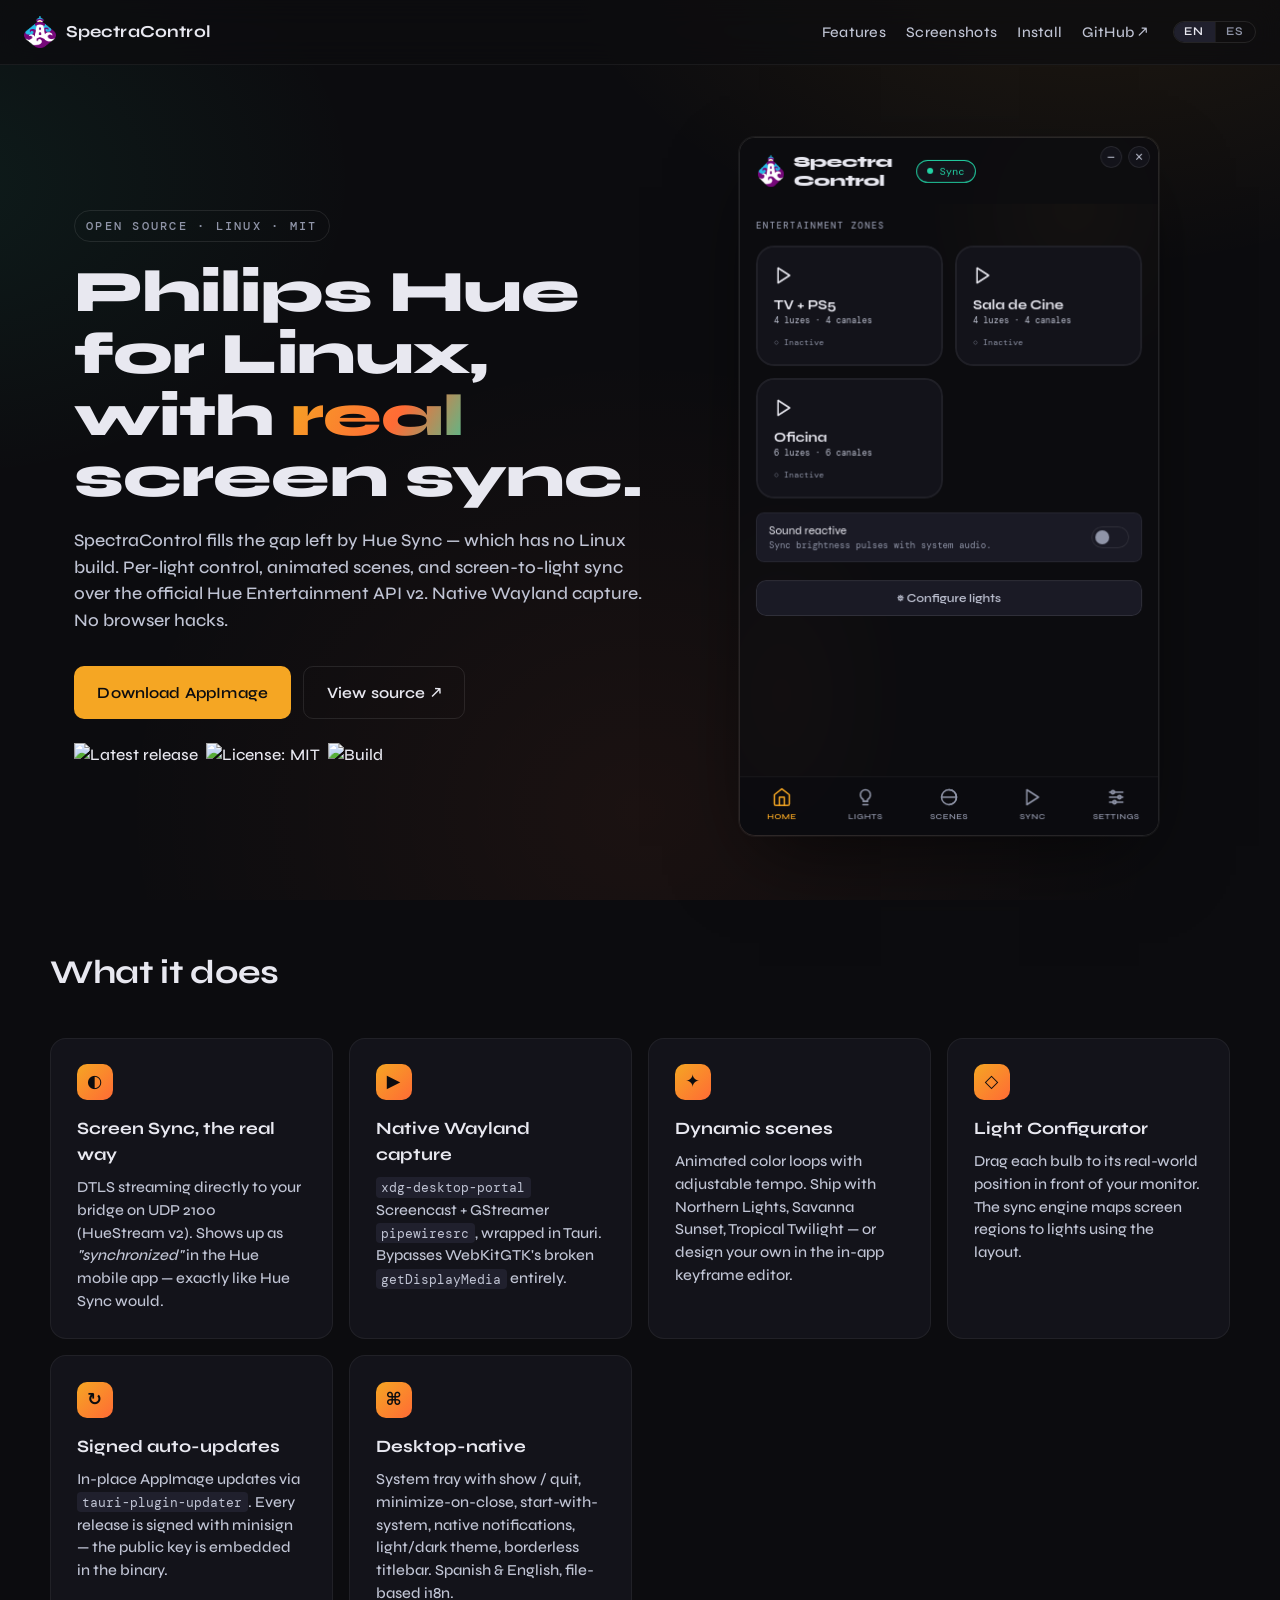
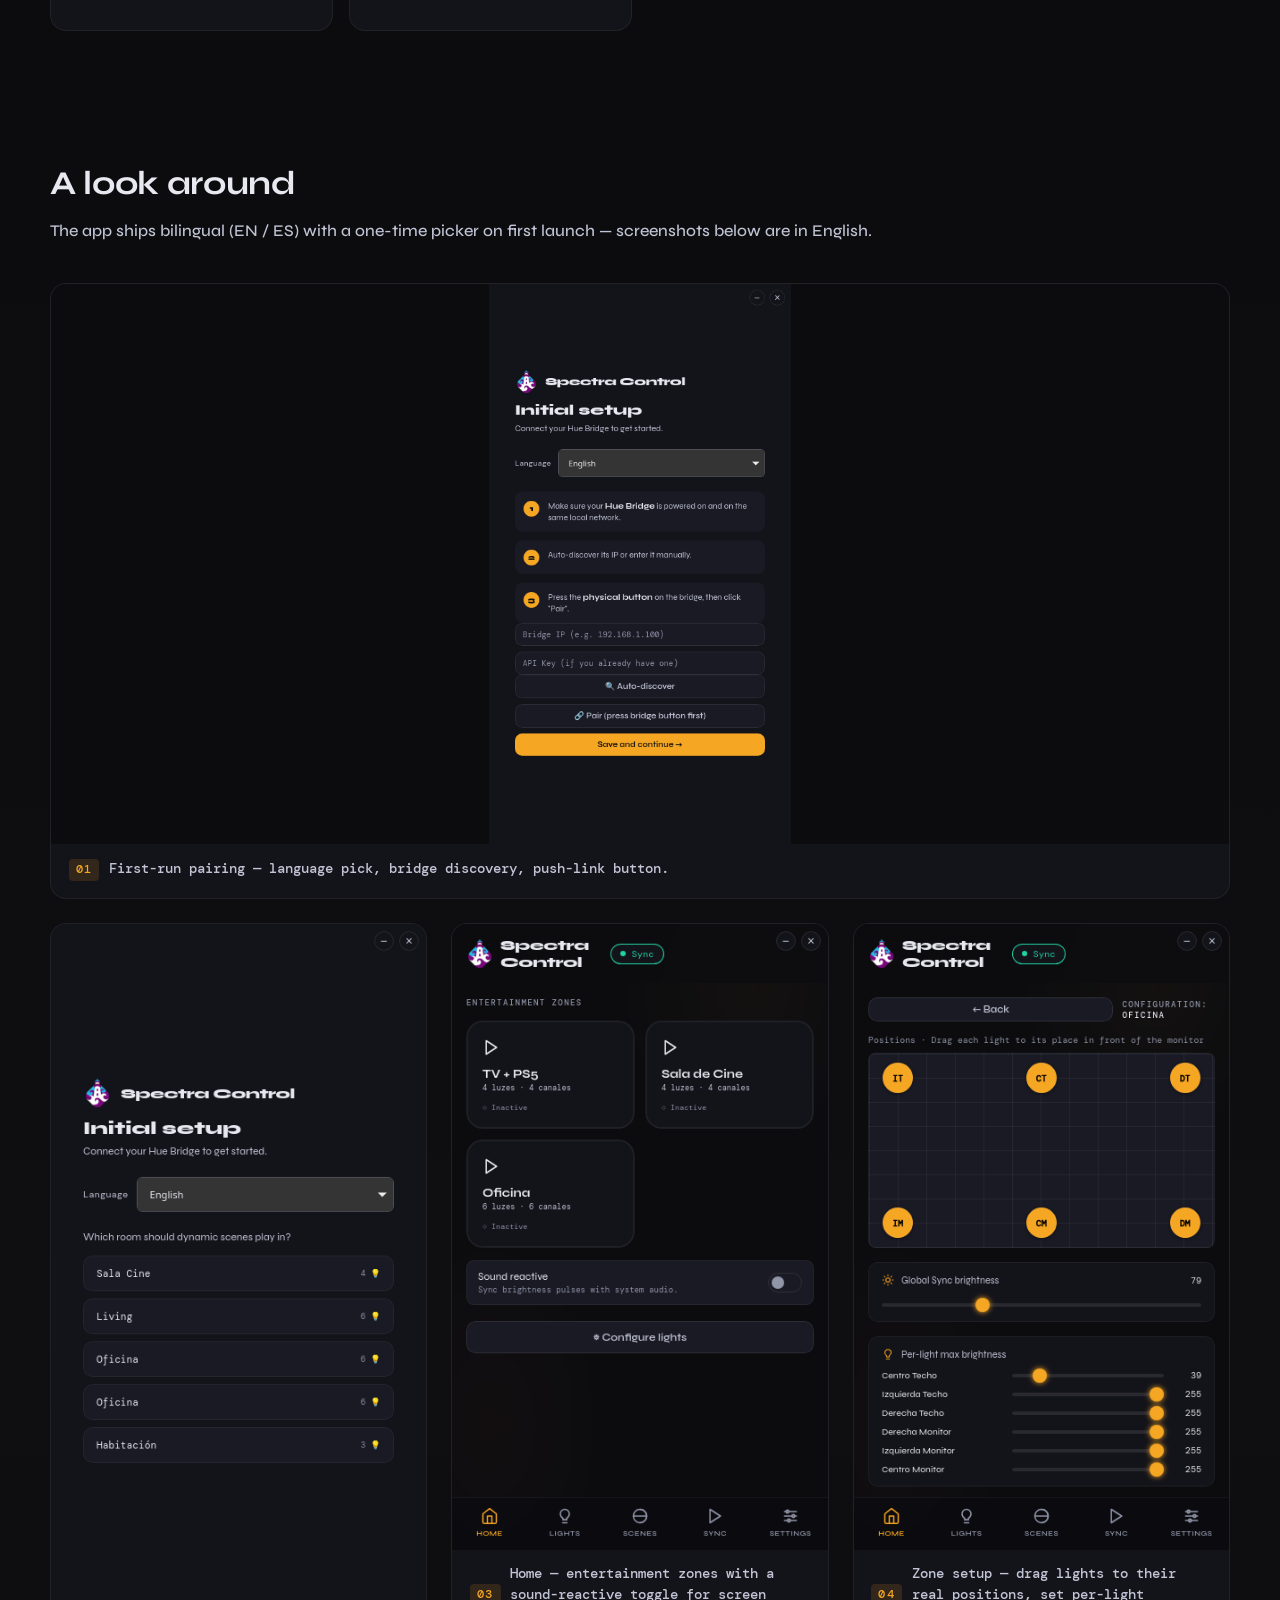
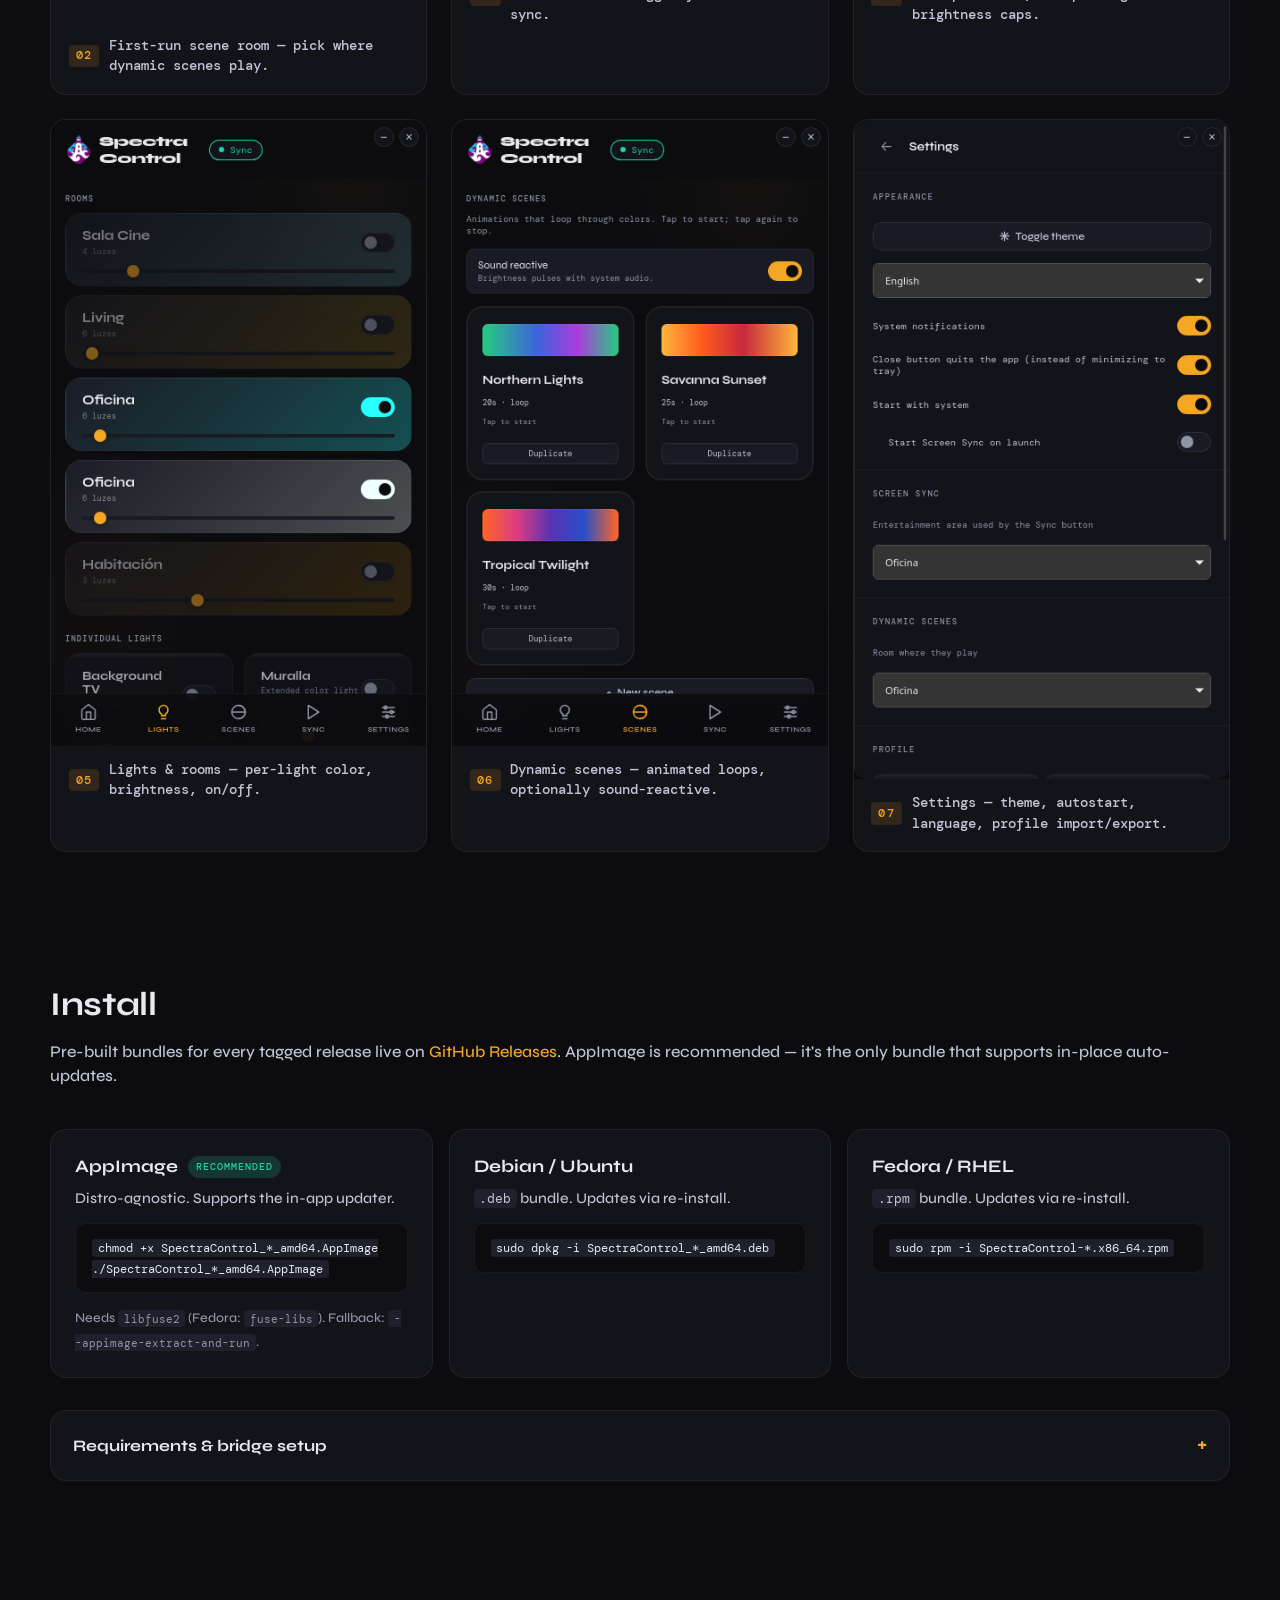
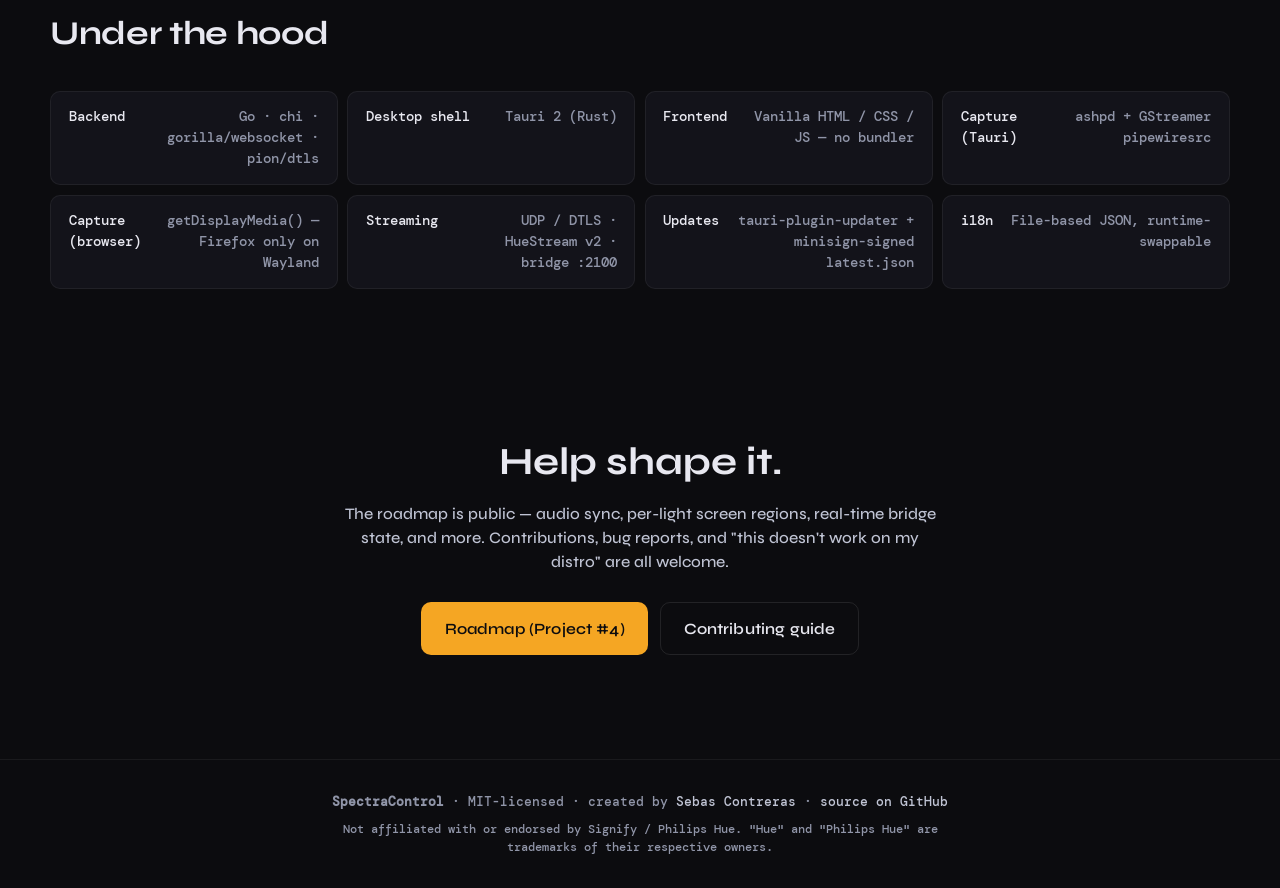
==== commit 86ce1335: "feat(landing): EN/ES language toggle with runtime i18n Add a data-i18n based dictionary swap to docs" ====
--- a/docs/index.html
+++ b/docs/index.html
@@ -43,26 +43,32 @@
                 <span>SpectraControl</span>
             </a>
             <nav>
-                <a href="#features">Features</a>
-                <a href="#screenshots">Screenshots</a>
-                <a href="#install">Install</a>
+                <a href="#features" data-i18n="nav.features">Features</a>
+                <a href="#screenshots" data-i18n="nav.screenshots">Screenshots</a>
+                <a href="#install" data-i18n="nav.install">Install</a>
                 <a
                     href="https://github.com/sebascode/SpectraControl_App"
                     rel="noopener"
+                    target="_blank"
+                    data-i18n="nav.github"
                     >GitHub ↗</a
                 >
+                <div class="lang-toggle" role="group" aria-label="Language">
+                    <button type="button" data-lang="en" aria-pressed="true">EN</button>
+                    <button type="button" data-lang="es" aria-pressed="false">ES</button>
+                </div>
             </nav>
         </header>
 
         <main id="top">
             <section class="hero">
                 <div class="hero-copy">
-                    <div class="eyebrow">Open source · Linux · MIT</div>
-                    <h1>
+                    <div class="eyebrow" data-i18n="hero.eyebrow">Open source · Linux · MIT</div>
+                    <h1 data-i18n="hero.title">
                         Philips Hue for Linux,<br />with <em>real</em> screen
                         sync.
                     </h1>
-                    <p class="lede">
+                    <p class="lede" data-i18n="hero.lede">
                         SpectraControl fills the gap left by Hue Sync — which
                         has no Linux build. Per-light control, animated scenes,
                         and screen-to-light sync over the official Hue
@@ -74,14 +80,15 @@
                             class="btn primary"
                             href="https://github.com/sebascode/SpectraControl_App/releases/latest"
                             rel="noopener"
+                            data-i18n="hero.download"
                         >
                             Download AppImage
                         </a>
                         <a
                             class="btn ghost"
-                            href="
-            https://github.com/sebascode/SpectraControl_App"
+                            href="https://github.com/sebascode/SpectraControl_App"
                             rel="noopener"
+                            data-i18n="hero.source"
                         >
                             View source ↗
                         </a>
@@ -110,12 +117,12 @@
             </section>
 
             <section id="features" class="features">
-                <h2 class="section-title">What it does</h2>
+                <h2 class="section-title" data-i18n="features.title">What it does</h2>
                 <div class="feature-grid">
                     <article class="feature">
                         <div class="feature-icon" aria-hidden="true">◐</div>
-                        <h3>Screen Sync, the real way</h3>
-                        <p>
+                        <h3 data-i18n="features.screen.title">Screen Sync, the real way</h3>
+                        <p data-i18n="features.screen.body">
                             DTLS streaming directly to your bridge on UDP 2100
                             (HueStream v2). Shows up as
                             <em>"synchronized"</em> in the Hue mobile app —
@@ -124,8 +131,8 @@
                     </article>
                     <article class="feature">
                         <div class="feature-icon" aria-hidden="true">▶</div>
-                        <h3>Native Wayland capture</h3>
-                        <p>
+                        <h3 data-i18n="features.wayland.title">Native Wayland capture</h3>
+                        <p data-i18n="features.wayland.body">
                             <code>xdg-desktop-portal</code> Screencast +
                             GStreamer <code>pipewiresrc</code>, wrapped in
                             Tauri. Bypasses WebKitGTK's broken
@@ -134,8 +141,8 @@
                     </article>
                     <article class="feature">
                         <div class="feature-icon" aria-hidden="true">✦</div>
-                        <h3>Dynamic scenes</h3>
-                        <p>
+                        <h3 data-i18n="features.scenes.title">Dynamic scenes</h3>
+                        <p data-i18n="features.scenes.body">
                             Animated color loops with adjustable tempo. Ship
                             with Northern Lights, Savanna Sunset, Tropical
                             Twilight — or design your own in the in-app keyframe
@@ -144,8 +151,8 @@
                     </article>
                     <article class="feature">
                         <div class="feature-icon" aria-hidden="true">◇</div>
-                        <h3>Light Configurator</h3>
-                        <p>
+                        <h3 data-i18n="features.lights.title">Light Configurator</h3>
+                        <p data-i18n="features.lights.body">
                             Drag each bulb to its real-world position in front
                             of your monitor. The sync engine maps screen regions
                             to lights using the layout.
@@ -153,8 +160,8 @@
                     </article>
                     <article class="feature">
                         <div class="feature-icon" aria-hidden="true">↻</div>
-                        <h3>Signed auto-updates</h3>
-                        <p>
+                        <h3 data-i18n="features.updates.title">Signed auto-updates</h3>
+                        <p data-i18n="features.updates.body">
                             In-place AppImage updates via
                             <code>tauri-plugin-updater</code>. Every release is
                             signed with minisign — the public key is embedded in
@@ -163,8 +170,8 @@
                     </article>
                     <article class="feature">
                         <div class="feature-icon" aria-hidden="true">⌘</div>
-                        <h3>Desktop-native</h3>
-                        <p>
+                        <h3 data-i18n="features.desktop.title">Desktop-native</h3>
+                        <p data-i18n="features.desktop.body">
                             System tray with show / quit, minimize-on-close,
                             start-with-system, native notifications, light/dark
                             theme, borderless titlebar. Spanish &amp; English,
@@ -175,8 +182,8 @@
             </section>
 
             <section id="screenshots" class="shots">
-                <h2 class="section-title">A look around</h2>
-                <p class="section-lede">
+                <h2 class="section-title" data-i18n="shots.title">A look around</h2>
+                <p class="section-lede" data-i18n="shots.lede">
                     The app ships bilingual (EN / ES) with a one-time picker on
                     first launch — screenshots below are in English.
                 </p>
@@ -186,7 +193,7 @@
                         src="screenshots/en/en_01_initial_setup.png"
                         alt="First-run wizard prompting for language and Hue bridge IP / API key, with a discover button."
                     />
-                    <figcaption>
+                    <figcaption data-i18n="shots.01.cap">
                         <span class="cap-num">01</span> First-run pairing —
                         language pick, bridge discovery, push-link button.
                     </figcaption>
@@ -198,7 +205,7 @@
                             src="screenshots/en/en_02_zone_selector.png"
                             alt="Room picker asking which room should play dynamic scenes."
                         />
-                        <figcaption>
+                        <figcaption data-i18n="shots.02.cap">
                             <span class="cap-num">02</span> First-run scene room
                             — pick where dynamic scenes play.
                         </figcaption>
@@ -208,7 +215,7 @@
                             src="screenshots/en/en_03_home.png"
                             alt="Home tab listing entertainment zones as cards, with a 'Sound reactive' toggle below."
                         />
-                        <figcaption>
+                        <figcaption data-i18n="shots.03.cap">
                             <span class="cap-num">03</span> Home — entertainment
                             zones with a sound-reactive toggle for screen sync.
                         </figcaption>
@@ -218,7 +225,7 @@
                             src="screenshots/en/en_04_light_config.png"
                             alt="Zone configuration showing the monitor area with draggable light chips, a global sync brightness slider, and per-light max-brightness sliders."
                         />
-                        <figcaption>
+                        <figcaption data-i18n="shots.04.cap">
                             <span class="cap-num">04</span> Zone setup — drag
                             lights to their real positions, set per-light
                             brightness caps.
@@ -229,7 +236,7 @@
                             src="screenshots/en/en_05_lights.png"
                             alt="Lights tab listing rooms with brightness sliders and color tinted backgrounds, plus individual lights."
                         />
-                        <figcaption>
+                        <figcaption data-i18n="shots.05.cap">
                             <span class="cap-num">05</span> Lights &amp; rooms —
                             per-light color, brightness, on/off.
                         </figcaption>
@@ -239,7 +246,7 @@
                             src="screenshots/en/en_06_scenes.png"
                             alt="Dynamic scenes tab with a 'Sound reactive' toggle and preset cards."
                         />
-                        <figcaption>
+                        <figcaption data-i18n="shots.06.cap">
                             <span class="cap-num">06</span> Dynamic scenes —
                             animated loops, optionally sound-reactive.
                         </figcaption>
@@ -249,7 +256,7 @@
                             src="screenshots/en/en_07_settings.png"
                             alt="Settings drawer with theme, language, notifications, quit-on-close, autostart, and profile export/import."
                         />
-                        <figcaption>
+                        <figcaption data-i18n="shots.07.cap">
                             <span class="cap-num">07</span> Settings — theme,
                             autostart, language, profile import/export.
                         </figcaption>
@@ -258,8 +265,8 @@
             </section>
 
             <section id="install" class="install">
-                <h2 class="section-title">Install</h2>
-                <p class="section-lede">
+                <h2 class="section-title" data-i18n="install.title">Install</h2>
+                <p class="section-lede" data-i18n="install.lede">
                     Pre-built bundles for every tagged release live on
                     <a
                         href="https://github.com/sebascode/SpectraControl_App/releases"
@@ -271,50 +278,50 @@
 
                 <div class="install-grid">
                     <div class="install-card">
-                        <h3>
+                        <h3 data-i18n="install.appimage.title">
                             AppImage<span class="tag tag-accent"
                                 >recommended</span
                             >
                         </h3>
-                        <p>Distro-agnostic. Supports the in-app updater.</p>
+                        <p data-i18n="install.appimage.body">Distro-agnostic. Supports the in-app updater.</p>
                         <pre><code>chmod +x SpectraControl_*_amd64.AppImage
 ./SpectraControl_*_amd64.AppImage</code></pre>
-                        <small
+                        <small data-i18n="install.appimage.small"
                             >Needs <code>libfuse2</code> (Fedora:
                             <code>fuse-libs</code>). Fallback:
                             <code>--appimage-extract-and-run</code>.</small
                         >
                     </div>
                     <div class="install-card">
-                        <h3>Debian / Ubuntu</h3>
-                        <p><code>.deb</code> bundle. Updates via re-install.</p>
+                        <h3 data-i18n="install.deb.title">Debian / Ubuntu</h3>
+                        <p data-i18n="install.deb.body"><code>.deb</code> bundle. Updates via re-install.</p>
                         <pre><code>sudo dpkg -i SpectraControl_*_amd64.deb</code></pre>
                     </div>
                     <div class="install-card">
-                        <h3>Fedora / RHEL</h3>
-                        <p><code>.rpm</code> bundle. Updates via re-install.</p>
+                        <h3 data-i18n="install.rpm.title">Fedora / RHEL</h3>
+                        <p data-i18n="install.rpm.body"><code>.rpm</code> bundle. Updates via re-install.</p>
                         <pre><code>sudo rpm -i SpectraControl-*.x86_64.rpm</code></pre>
                     </div>
                 </div>
 
                 <details class="reqs">
-                    <summary>Requirements &amp; bridge setup</summary>
+                    <summary data-i18n="install.reqs.summary">Requirements &amp; bridge setup</summary>
                     <ul>
-                        <li>
+                        <li data-i18n="install.reqs.li1">
                             Linux with Wayland +
                             <code>xdg-desktop-portal</code> (GNOME or KDE).
                         </li>
-                        <li>
+                        <li data-i18n="install.reqs.li2">
                             GStreamer with <code>pipewiresrc</code> — package
                             <code>gstreamer1-plugin-pipewire</code> on most
                             distros.
                         </li>
-                        <li>
+                        <li data-i18n="install.reqs.li3">
                             A Philips Hue Bridge v2. Pair it with
                             <code>generateclientkey: true</code> — required for
                             the Entertainment v2 DTLS PSK.
                         </li>
-                        <li>
+                        <li data-i18n="install.reqs.li4">
                             Config persists to
                             <code>~/.config/spectracontrol/hue_config.json</code
                             >; user scenes are loaded from
@@ -322,7 +329,7 @@
                             (overrides built-ins by <code>id</code>).
                         </li>
                     </ul>
-                    <p>
+                    <p data-i18n="install.reqs.tested">
                         Tested on Bazzite (Fedora 44 immutable) + GNOME Wayland
                         with NVIDIA. Should also work on KDE Plasma Wayland and
                         any compositor that exposes the Screencast portal.
@@ -331,51 +338,51 @@
             </section>
 
             <section class="stack">
-                <h2 class="section-title">Under the hood</h2>
+                <h2 class="section-title" data-i18n="stack.title">Under the hood</h2>
                 <div class="stack-grid">
                     <div>
-                        <strong>Backend</strong
-                        ><span>Go · chi · gorilla/websocket · pion/dtls</span>
-                    </div>
-                    <div>
-                        <strong>Desktop shell</strong
-                        ><span>Tauri 2 (Rust)</span>
-                    </div>
-                    <div>
-                        <strong>Frontend</strong
-                        ><span>Vanilla HTML / CSS / JS — no bundler</span>
-                    </div>
-                    <div>
-                        <strong>Capture (Tauri)</strong
-                        ><span>ashpd + GStreamer pipewiresrc</span>
-                    </div>
-                    <div>
-                        <strong>Capture (browser)</strong
-                        ><span
+                        <strong data-i18n="stack.backend.k">Backend</strong
+                        ><span data-i18n="stack.backend.v">Go · chi · gorilla/websocket · pion/dtls</span>
+                    </div>
+                    <div>
+                        <strong data-i18n="stack.shell.k">Desktop shell</strong
+                        ><span data-i18n="stack.shell.v">Tauri 2 (Rust)</span>
+                    </div>
+                    <div>
+                        <strong data-i18n="stack.fe.k">Frontend</strong
+                        ><span data-i18n="stack.fe.v">Vanilla HTML / CSS / JS — no bundler</span>
+                    </div>
+                    <div>
+                        <strong data-i18n="stack.capt.k">Capture (Tauri)</strong
+                        ><span data-i18n="stack.capt.v">ashpd + GStreamer pipewiresrc</span>
+                    </div>
+                    <div>
+                        <strong data-i18n="stack.captb.k">Capture (browser)</strong
+                        ><span data-i18n="stack.captb.v"
                             >getDisplayMedia() — Firefox only on Wayland</span
                         >
                     </div>
                     <div>
-                        <strong>Streaming</strong
-                        ><span>UDP / DTLS · HueStream v2 · bridge :2100</span>
-                    </div>
-                    <div>
-                        <strong>Updates</strong
-                        ><span
+                        <strong data-i18n="stack.stream.k">Streaming</strong
+                        ><span data-i18n="stack.stream.v">UDP / DTLS · HueStream v2 · bridge :2100</span>
+                    </div>
+                    <div>
+                        <strong data-i18n="stack.upd.k">Updates</strong
+                        ><span data-i18n="stack.upd.v"
                             >tauri-plugin-updater + minisign-signed
                             latest.json</span
                         >
                     </div>
                     <div>
-                        <strong>i18n</strong
-                        ><span>File-based JSON, runtime-swappable</span>
+                        <strong data-i18n="stack.i18n.k">i18n</strong
+                        ><span data-i18n="stack.i18n.v">File-based JSON, runtime-swappable</span>
                     </div>
                 </div>
             </section>
 
             <section class="cta-foot">
-                <h2>Help shape it.</h2>
-                <p>
+                <h2 data-i18n="cta.title">Help shape it.</h2>
+                <p data-i18n="cta.body">
                     The roadmap is public — audio sync, per-light screen
                     regions, real-time bridge state, and more. Contributions,
                     bug reports, and "this doesn't work on my distro" are all
@@ -386,12 +393,14 @@
                         class="btn primary"
                         href="https://github.com/users/sebascode/projects/4"
                         rel="noopener"
+                        data-i18n="cta.roadmap"
                         >Roadmap (Project #4)</a
                     >
                     <a
                         class="btn ghost"
                         href="https://github.com/sebascode/SpectraControl_App/blob/master/CONTRIBUTING.md"
                         rel="noopener"
+                        data-i18n="cta.contributing"
                         >Contributing guide</a
                     >
                 </div>
@@ -399,7 +408,7 @@
         </main>
 
         <footer class="foot">
-            <div>
+            <div data-i18n="foot.line">
                 <strong>SpectraControl</strong> · MIT-licensed · created by
                 <a href="https://github.com/sebascode" rel="noopener"
                     >Sebas Contreras</a
@@ -411,10 +420,222 @@
                     >source on GitHub</a
                 >
             </div>
-            <div class="foot-fine">
+            <div class="foot-fine" data-i18n="foot.fine">
                 Not affiliated with or endorsed by Signify / Philips Hue. "Hue"
                 and "Philips Hue" are trademarks of their respective owners.
             </div>
         </footer>
+
+        <script>
+            // Landing i18n. El HTML por defecto está en inglés (mejor para SEO
+            // y crawlers que no ejecutan JS). Al cargar swap-eamos a ES si el
+            // visitante ya eligió ES o si navigator.language empieza con "es".
+            // innerHTML está bien acá: todos los strings son first-party.
+            (function () {
+                const I18N = {
+                    en: {
+                        "nav.features": "Features",
+                        "nav.screenshots": "Screenshots",
+                        "nav.install": "Install",
+                        "nav.github": "GitHub ↗",
+                        "hero.eyebrow": "Open source · Linux · MIT",
+                        "hero.title": "Philips Hue for Linux,<br>with <em>real</em> screen sync.",
+                        "hero.lede": "SpectraControl fills the gap left by Hue Sync — which has no Linux build. Per-light control, animated scenes, and screen-to-light sync over the official Hue Entertainment API v2. Native Wayland capture. No browser hacks.",
+                        "hero.download": "Download AppImage",
+                        "hero.source": "View source ↗",
+                        "features.title": "What it does",
+                        "features.screen.title": "Screen Sync, the real way",
+                        "features.screen.body": "DTLS streaming directly to your bridge on UDP 2100 (HueStream v2). Shows up as <em>\"synchronized\"</em> in the Hue mobile app — exactly like Hue Sync would.",
+                        "features.wayland.title": "Native Wayland capture",
+                        "features.wayland.body": "<code>xdg-desktop-portal</code> Screencast + GStreamer <code>pipewiresrc</code>, wrapped in Tauri. Bypasses WebKitGTK's broken <code>getDisplayMedia</code> entirely.",
+                        "features.scenes.title": "Dynamic scenes",
+                        "features.scenes.body": "Animated color loops with adjustable tempo. Ship with Northern Lights, Savanna Sunset, Tropical Twilight — or design your own in the in-app keyframe editor.",
+                        "features.lights.title": "Light Configurator",
+                        "features.lights.body": "Drag each bulb to its real-world position in front of your monitor. The sync engine maps screen regions to lights using the layout.",
+                        "features.updates.title": "Signed auto-updates",
+                        "features.updates.body": "In-place AppImage updates via <code>tauri-plugin-updater</code>. Every release is signed with minisign — the public key is embedded in the binary.",
+                        "features.desktop.title": "Desktop-native",
+                        "features.desktop.body": "System tray with show / quit, minimize-on-close, start-with-system, native notifications, light/dark theme, borderless titlebar. Spanish &amp; English, file-based i18n.",
+                        "shots.title": "A look around",
+                        "shots.lede": "The app ships bilingual (EN / ES) with a one-time picker on first launch — screenshots below are in English.",
+                        "shots.01.cap": "<span class=\"cap-num\">01</span> First-run pairing — language pick, bridge discovery, push-link button.",
+                        "shots.02.cap": "<span class=\"cap-num\">02</span> First-run scene room — pick where dynamic scenes play.",
+                        "shots.03.cap": "<span class=\"cap-num\">03</span> Home — entertainment zones with a sound-reactive toggle for screen sync.",
+                        "shots.04.cap": "<span class=\"cap-num\">04</span> Zone setup — drag lights to their real positions, set per-light brightness caps.",
+                        "shots.05.cap": "<span class=\"cap-num\">05</span> Lights &amp; rooms — per-light color, brightness, on/off.",
+                        "shots.06.cap": "<span class=\"cap-num\">06</span> Dynamic scenes — animated loops, optionally sound-reactive.",
+                        "shots.07.cap": "<span class=\"cap-num\">07</span> Settings — theme, autostart, language, profile import/export.",
+                        "install.title": "Install",
+                        "install.lede": "Pre-built bundles for every tagged release live on <a href=\"https://github.com/sebascode/SpectraControl_App/releases\" rel=\"noopener\">GitHub Releases</a>. AppImage is recommended — it's the only bundle that supports in-place auto-updates.",
+                        "install.appimage.title": "AppImage<span class=\"tag tag-accent\">recommended</span>",
+                        "install.appimage.body": "Distro-agnostic. Supports the in-app updater.",
+                        "install.appimage.small": "Needs <code>libfuse2</code> (Fedora: <code>fuse-libs</code>). Fallback: <code>--appimage-extract-and-run</code>.",
+                        "install.deb.title": "Debian / Ubuntu",
+                        "install.deb.body": "<code>.deb</code> bundle. Updates via re-install.",
+                        "install.rpm.title": "Fedora / RHEL",
+                        "install.rpm.body": "<code>.rpm</code> bundle. Updates via re-install.",
+                        "install.reqs.summary": "Requirements &amp; bridge setup",
+                        "install.reqs.li1": "Linux with Wayland + <code>xdg-desktop-portal</code> (GNOME or KDE).",
+                        "install.reqs.li2": "GStreamer with <code>pipewiresrc</code> — package <code>gstreamer1-plugin-pipewire</code> on most distros.",
+                        "install.reqs.li3": "A Philips Hue Bridge v2. Pair it with <code>generateclientkey: true</code> — required for the Entertainment v2 DTLS PSK.",
+                        "install.reqs.li4": "Config persists to <code>~/.config/spectracontrol/hue_config.json</code>; user scenes are loaded from <code>~/.config/spectracontrol/scenes/*.json</code> (overrides built-ins by <code>id</code>).",
+                        "install.reqs.tested": "Tested on Bazzite (Fedora 44 immutable) + GNOME Wayland with NVIDIA. Should also work on KDE Plasma Wayland and any compositor that exposes the Screencast portal.",
+                        "stack.title": "Under the hood",
+                        "stack.backend.k": "Backend",
+                        "stack.backend.v": "Go · chi · gorilla/websocket · pion/dtls",
+                        "stack.shell.k": "Desktop shell",
+                        "stack.shell.v": "Tauri 2 (Rust)",
+                        "stack.fe.k": "Frontend",
+                        "stack.fe.v": "Vanilla HTML / CSS / JS — no bundler",
+                        "stack.capt.k": "Capture (Tauri)",
+                        "stack.capt.v": "ashpd + GStreamer pipewiresrc",
+                        "stack.captb.k": "Capture (browser)",
+                        "stack.captb.v": "getDisplayMedia() — Firefox only on Wayland",
+                        "stack.stream.k": "Streaming",
+                        "stack.stream.v": "UDP / DTLS · HueStream v2 · bridge :2100",
+                        "stack.upd.k": "Updates",
+                        "stack.upd.v": "tauri-plugin-updater + minisign-signed latest.json",
+                        "stack.i18n.k": "i18n",
+                        "stack.i18n.v": "File-based JSON, runtime-swappable",
+                        "cta.title": "Help shape it.",
+                        "cta.body": "The roadmap is public — audio sync, per-light screen regions, real-time bridge state, and more. Contributions, bug reports, and \"this doesn't work on my distro\" are all welcome.",
+                        "cta.roadmap": "Roadmap (Project #4)",
+                        "cta.contributing": "Contributing guide",
+                        "foot.line": "<strong>SpectraControl</strong> · MIT-licensed · created by <a href=\"https://github.com/sebascode\" rel=\"noopener\">Sebas Contreras</a> · <a href=\"https://github.com/sebascode/SpectraControl_App\" rel=\"noopener\">source on GitHub</a>",
+                        "foot.fine": "Not affiliated with or endorsed by Signify / Philips Hue. \"Hue\" and \"Philips Hue\" are trademarks of their respective owners.",
+                    },
+                    es: {
+                        "nav.features": "Características",
+                        "nav.screenshots": "Capturas",
+                        "nav.install": "Instalar",
+                        "nav.github": "GitHub ↗",
+                        "hero.eyebrow": "Open source · Linux · MIT",
+                        "hero.title": "Philips Hue para Linux,<br>con sincronización <em>real</em> de pantalla.",
+                        "hero.lede": "SpectraControl cubre el hueco que dejó Hue Sync —que no tiene versión para Linux—. Control por luz, escenas animadas y sincronización pantalla-a-luces sobre la API oficial Hue Entertainment v2. Captura nativa de Wayland. Sin trucos del navegador.",
+                        "hero.download": "Descargar AppImage",
+                        "hero.source": "Ver código fuente ↗",
+                        "features.title": "Qué hace",
+                        "features.screen.title": "Screen Sync de verdad",
+                        "features.screen.body": "Streaming DTLS directo al bridge por UDP 2100 (HueStream v2). Aparece como <em>«sincronizado»</em> en la app móvil de Hue — exactamente como lo haría Hue Sync.",
+                        "features.wayland.title": "Captura nativa de Wayland",
+                        "features.wayland.body": "<code>xdg-desktop-portal</code> Screencast + GStreamer <code>pipewiresrc</code>, envuelto en Tauri. Esquiva por completo el <code>getDisplayMedia</code> roto de WebKitGTK.",
+                        "features.scenes.title": "Escenas dinámicas",
+                        "features.scenes.body": "Loops de color animados con tempo ajustable. Incluye Northern Lights, Savanna Sunset, Tropical Twilight — o diseña la tuya en el editor de keyframes integrado.",
+                        "features.lights.title": "Configurador de luces",
+                        "features.lights.body": "Arrastra cada bombilla a su posición real frente al monitor. El motor de sync mapea regiones de pantalla a luces usando esa distribución.",
+                        "features.updates.title": "Auto-update firmado",
+                        "features.updates.body": "Actualizaciones in-place del AppImage vía <code>tauri-plugin-updater</code>. Cada release se firma con minisign — la clave pública va embebida en el binario.",
+                        "features.desktop.title": "Nativa del escritorio",
+                        "features.desktop.body": "Bandeja del sistema con mostrar/salir, minimizar al cerrar, iniciar con el sistema, notificaciones nativas, tema claro/oscuro, titlebar sin bordes. Español e inglés, i18n por archivos.",
+                        "shots.title": "Un vistazo",
+                        "shots.lede": "La app llega bilingüe (EN / ES) con un selector único al primer inicio — las capturas de abajo están en inglés.",
+                        "shots.01.cap": "<span class=\"cap-num\">01</span> Pareo inicial — elección de idioma, descubrimiento del bridge, botón push-link.",
+                        "shots.02.cap": "<span class=\"cap-num\">02</span> Habitación de escenas — elige dónde se reproducen las escenas dinámicas.",
+                        "shots.03.cap": "<span class=\"cap-num\">03</span> Inicio — zonas de entertainment con toggle sound-reactive para screen sync.",
+                        "shots.04.cap": "<span class=\"cap-num\">04</span> Configuración de zona — arrastra las luces a su posición real, ajusta el tope de brillo por luz.",
+                        "shots.05.cap": "<span class=\"cap-num\">05</span> Luces y habitaciones — color, brillo y on/off por luz.",
+                        "shots.06.cap": "<span class=\"cap-num\">06</span> Escenas dinámicas — loops animados, opcionalmente sound-reactive.",
+                        "shots.07.cap": "<span class=\"cap-num\">07</span> Ajustes — tema, autoarranque, idioma, importar/exportar perfil.",
+                        "install.title": "Instalar",
+                        "install.lede": "Los bundles pre-armados de cada release están en <a href=\"https://github.com/sebascode/SpectraControl_App/releases\" rel=\"noopener\">GitHub Releases</a>. AppImage es el recomendado — es el único bundle que soporta auto-update in-place.",
+                        "install.appimage.title": "AppImage<span class=\"tag tag-accent\">recomendado</span>",
+                        "install.appimage.body": "Independiente de la distro. Soporta el updater integrado.",
+                        "install.appimage.small": "Requiere <code>libfuse2</code> (Fedora: <code>fuse-libs</code>). Fallback: <code>--appimage-extract-and-run</code>.",
+                        "install.deb.title": "Debian / Ubuntu",
+                        "install.deb.body": "Bundle <code>.deb</code>. Las actualizaciones requieren reinstalar.",
+                        "install.rpm.title": "Fedora / RHEL",
+                        "install.rpm.body": "Bundle <code>.rpm</code>. Las actualizaciones requieren reinstalar.",
+                        "install.reqs.summary": "Requisitos y configuración del bridge",
+                        "install.reqs.li1": "Linux con Wayland + <code>xdg-desktop-portal</code> (GNOME o KDE).",
+                        "install.reqs.li2": "GStreamer con <code>pipewiresrc</code> — paquete <code>gstreamer1-plugin-pipewire</code> en la mayoría de distros.",
+                        "install.reqs.li3": "Un Philips Hue Bridge v2. Pareo con <code>generateclientkey: true</code> — necesario para el PSK DTLS de Entertainment v2.",
+                        "install.reqs.li4": "La config persiste en <code>~/.config/spectracontrol/hue_config.json</code>; las escenas de usuario se cargan desde <code>~/.config/spectracontrol/scenes/*.json</code> (sobreescriben las built-in por <code>id</code>).",
+                        "install.reqs.tested": "Probado en Bazzite (Fedora 44 inmutable) + GNOME Wayland con NVIDIA. Debería funcionar también en KDE Plasma Wayland y cualquier compositor que exponga el portal Screencast.",
+                        "stack.title": "Por dentro",
+                        "stack.backend.k": "Backend",
+                        "stack.backend.v": "Go · chi · gorilla/websocket · pion/dtls",
+                        "stack.shell.k": "Shell de escritorio",
+                        "stack.shell.v": "Tauri 2 (Rust)",
+                        "stack.fe.k": "Frontend",
+                        "stack.fe.v": "HTML / CSS / JS sin bundler",
+                        "stack.capt.k": "Captura (Tauri)",
+                        "stack.capt.v": "ashpd + GStreamer pipewiresrc",
+                        "stack.captb.k": "Captura (browser)",
+                        "stack.captb.v": "getDisplayMedia() — solo Firefox en Wayland",
+                        "stack.stream.k": "Streaming",
+                        "stack.stream.v": "UDP / DTLS · HueStream v2 · bridge :2100",
+                        "stack.upd.k": "Actualizaciones",
+                        "stack.upd.v": "tauri-plugin-updater + latest.json firmado con minisign",
+                        "stack.i18n.k": "i18n",
+                        "stack.i18n.v": "JSON por archivos, intercambiable en runtime",
+                        "cta.title": "Ayúdanos a moldearlo.",
+                        "cta.body": "La hoja de ruta es pública — audio sync, regiones de pantalla por luz, estado del bridge en tiempo real y más. Contribuciones, reportes de bugs y «esto no funciona en mi distro» son todos bienvenidos.",
+                        "cta.roadmap": "Hoja de ruta (Project #4)",
+                        "cta.contributing": "Guía para contribuir",
+                        "foot.line": "<strong>SpectraControl</strong> · Licencia MIT · creado por <a href=\"https://github.com/sebascode\" rel=\"noopener\">Sebas Contreras</a> · <a href=\"https://github.com/sebascode/SpectraControl_App\" rel=\"noopener\">código en GitHub</a>",
+                        "foot.fine": "No está afiliado ni respaldado por Signify / Philips Hue. «Hue» y «Philips Hue» son marcas de sus respectivos dueños.",
+                    },
+                };
+                const META = {
+                    en: {
+                        title: "SpectraControl — Philips Hue for Linux, with native screen sync",
+                        description:
+                            "Linux desktop app for Philips Hue. Per-light control, dynamic scenes, and screen-to-light sync over the official Hue Entertainment API v2. Native Wayland capture, no browser tricks.",
+                    },
+                    es: {
+                        title: "SpectraControl — Philips Hue para Linux, con screen sync nativo",
+                        description:
+                            "App de escritorio para Linux para Philips Hue. Control por luz, escenas dinámicas y sync pantalla-a-luces sobre la API oficial Hue Entertainment v2. Captura nativa de Wayland, sin trucos del navegador.",
+                    },
+                };
+                const STORAGE_KEY = "spectra-landing-lang";
+
+                function applyLang(lang) {
+                    if (!I18N[lang]) lang = "en";
+                    const dict = I18N[lang];
+                    document.documentElement.lang = lang;
+                    document.querySelectorAll("[data-i18n]").forEach((el) => {
+                        const k = el.getAttribute("data-i18n");
+                        if (dict[k] != null) el.innerHTML = dict[k];
+                    });
+                    const meta = META[lang];
+                    if (meta) {
+                        document.title = meta.title;
+                        const md = document.querySelector(
+                            'meta[name="description"]',
+                        );
+                        if (md) md.setAttribute("content", meta.description);
+                    }
+                    document
+                        .querySelectorAll(".lang-toggle button")
+                        .forEach((b) => {
+                            b.setAttribute(
+                                "aria-pressed",
+                                b.dataset.lang === lang ? "true" : "false",
+                            );
+                        });
+                    try {
+                        localStorage.setItem(STORAGE_KEY, lang);
+                    } catch (e) {}
+                }
+
+                let saved = null;
+                try {
+                    saved = localStorage.getItem(STORAGE_KEY);
+                } catch (e) {}
+                const nav = (navigator.language || "en")
+                    .slice(0, 2)
+                    .toLowerCase();
+                applyLang(saved || (nav === "es" ? "es" : "en"));
+
+                document
+                    .querySelectorAll(".lang-toggle button")
+                    .forEach((b) => {
+                        b.addEventListener("click", () =>
+                            applyLang(b.dataset.lang),
+                        );
+                    });
+            })();
+        </script>
     </body>
 </html>
--- a/docs/styles.css
+++ b/docs/styles.css
@@ -70,13 +70,39 @@
   font-size: 1.05rem;
 }
 .brand img { display: block; }
-.nav nav { display: flex; gap: 1.25rem; flex-wrap: wrap; }
+.nav nav { display: flex; gap: 1.25rem; flex-wrap: wrap; align-items: center; }
 .nav nav a {
   color: var(--text-dim);
   font-size: 0.92rem;
   letter-spacing: 0.02em;
 }
 .nav nav a:hover { color: var(--text); }
+
+.lang-toggle {
+  display: inline-flex;
+  border: 1px solid var(--border2);
+  border-radius: 999px;
+  overflow: hidden;
+  margin-left: 0.25rem;
+}
+.lang-toggle button {
+  background: transparent;
+  color: var(--text-muted);
+  border: 0;
+  padding: 0.25rem 0.65rem;
+  font-family: var(--sans);
+  font-weight: 600;
+  font-size: 0.74rem;
+  letter-spacing: 0.1em;
+  cursor: pointer;
+  line-height: 1;
+}
+.lang-toggle button + button { border-left: 1px solid var(--border); }
+.lang-toggle button:hover { color: var(--text); }
+.lang-toggle button[aria-pressed="true"] {
+  background: var(--surface3);
+  color: var(--text);
+}
 
 /* ---------- Hero ---------- */
 .hero {
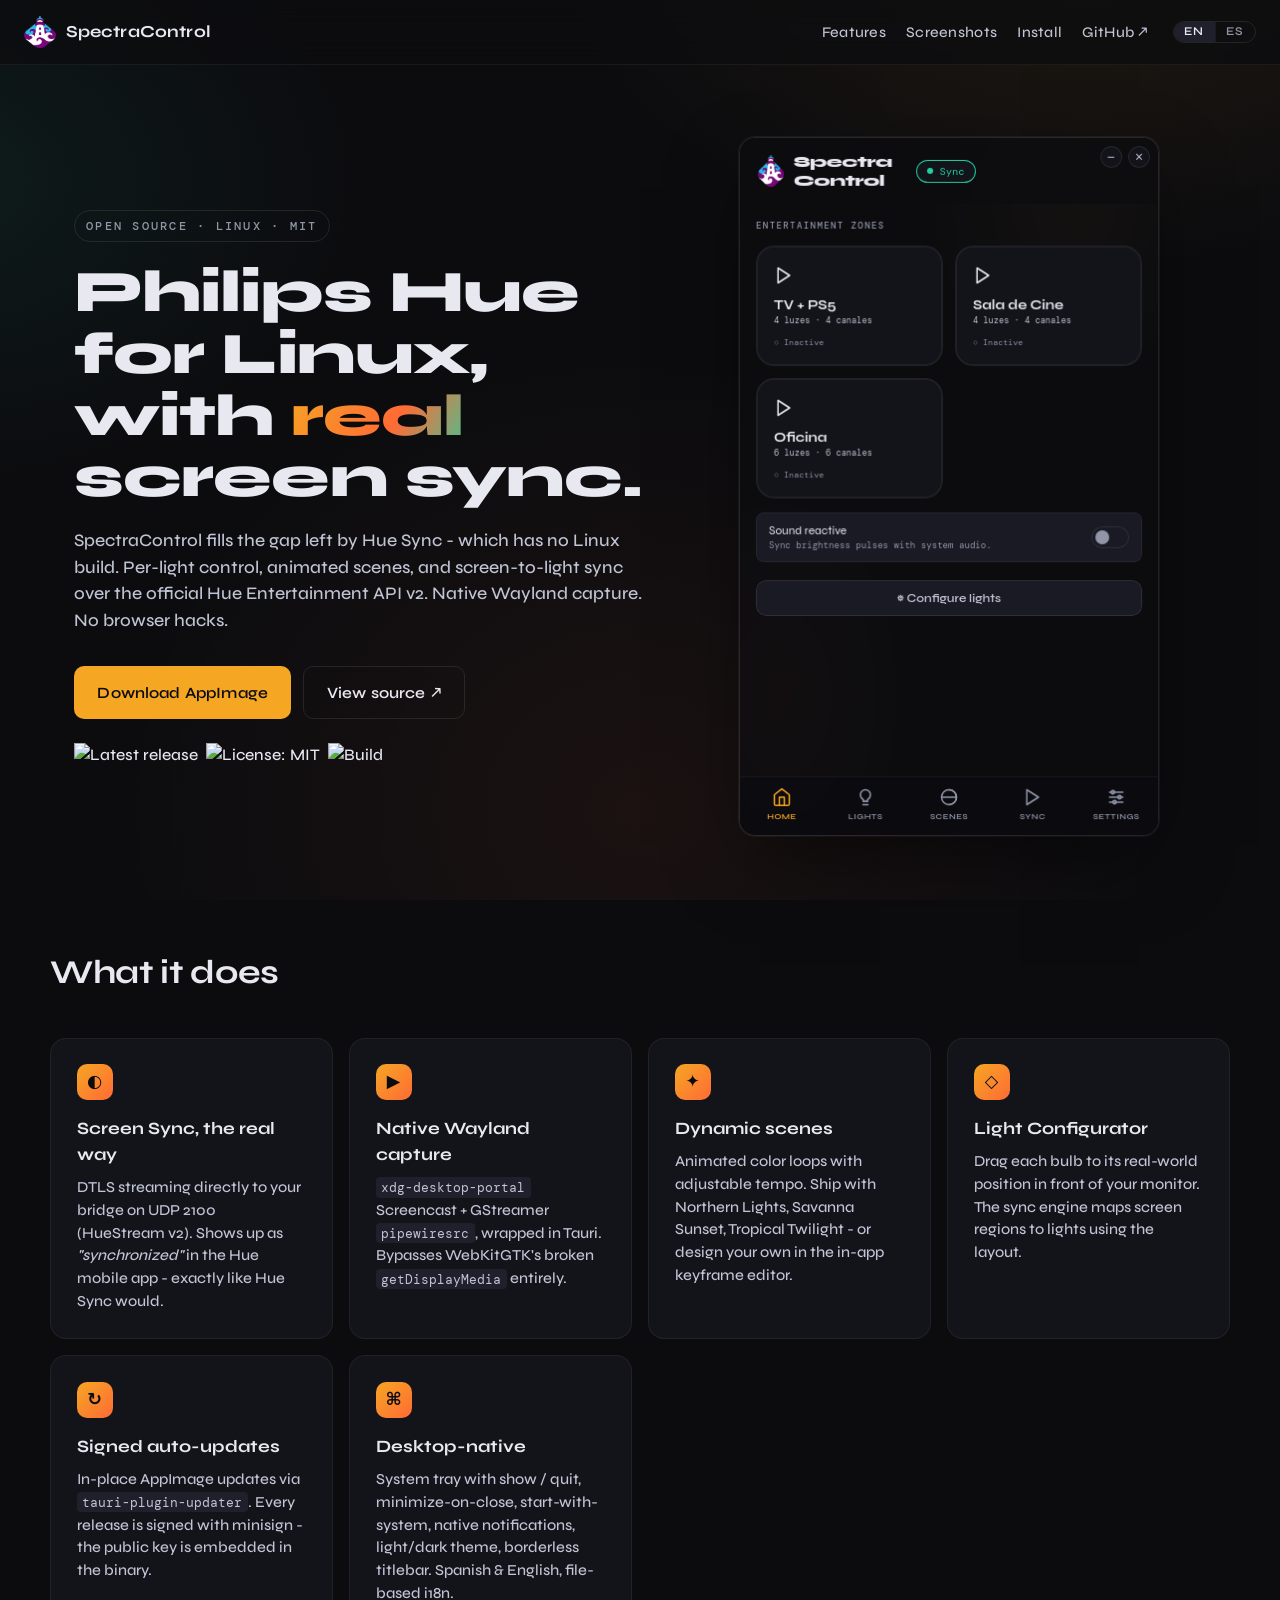
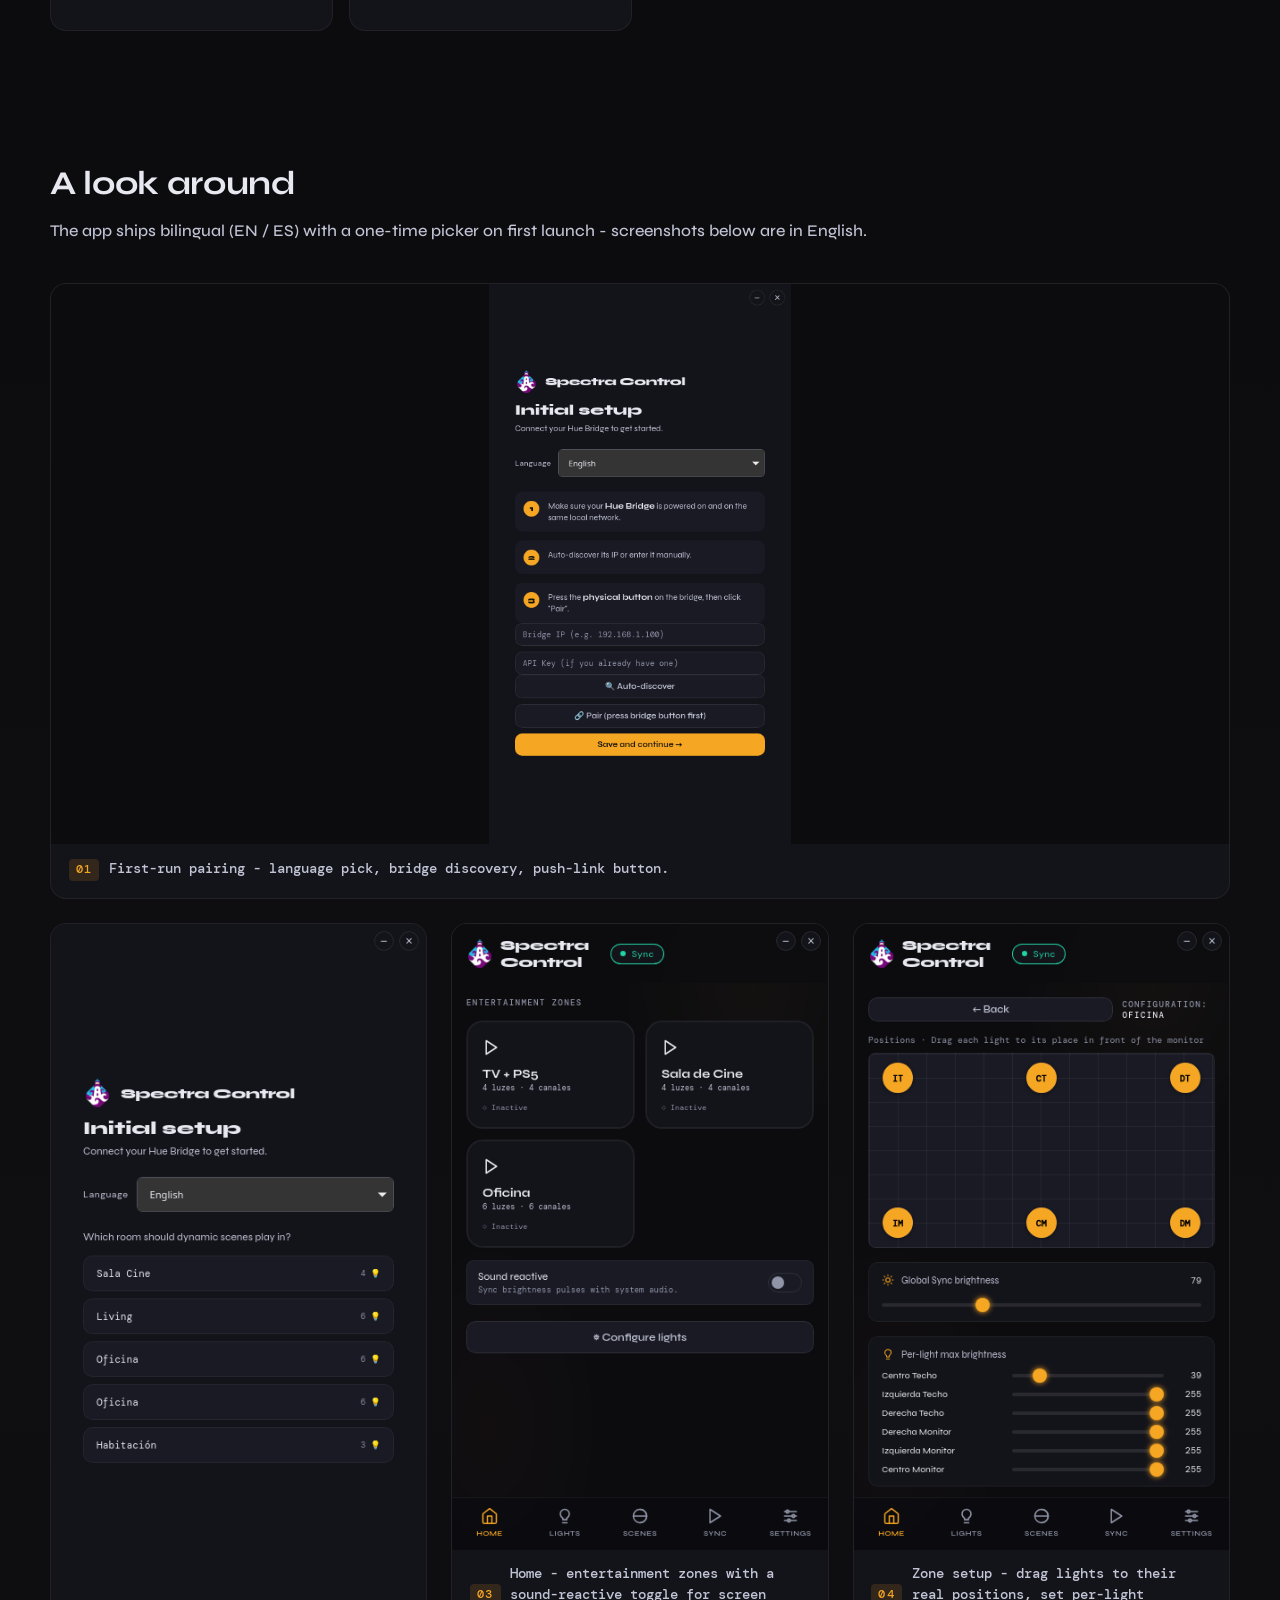
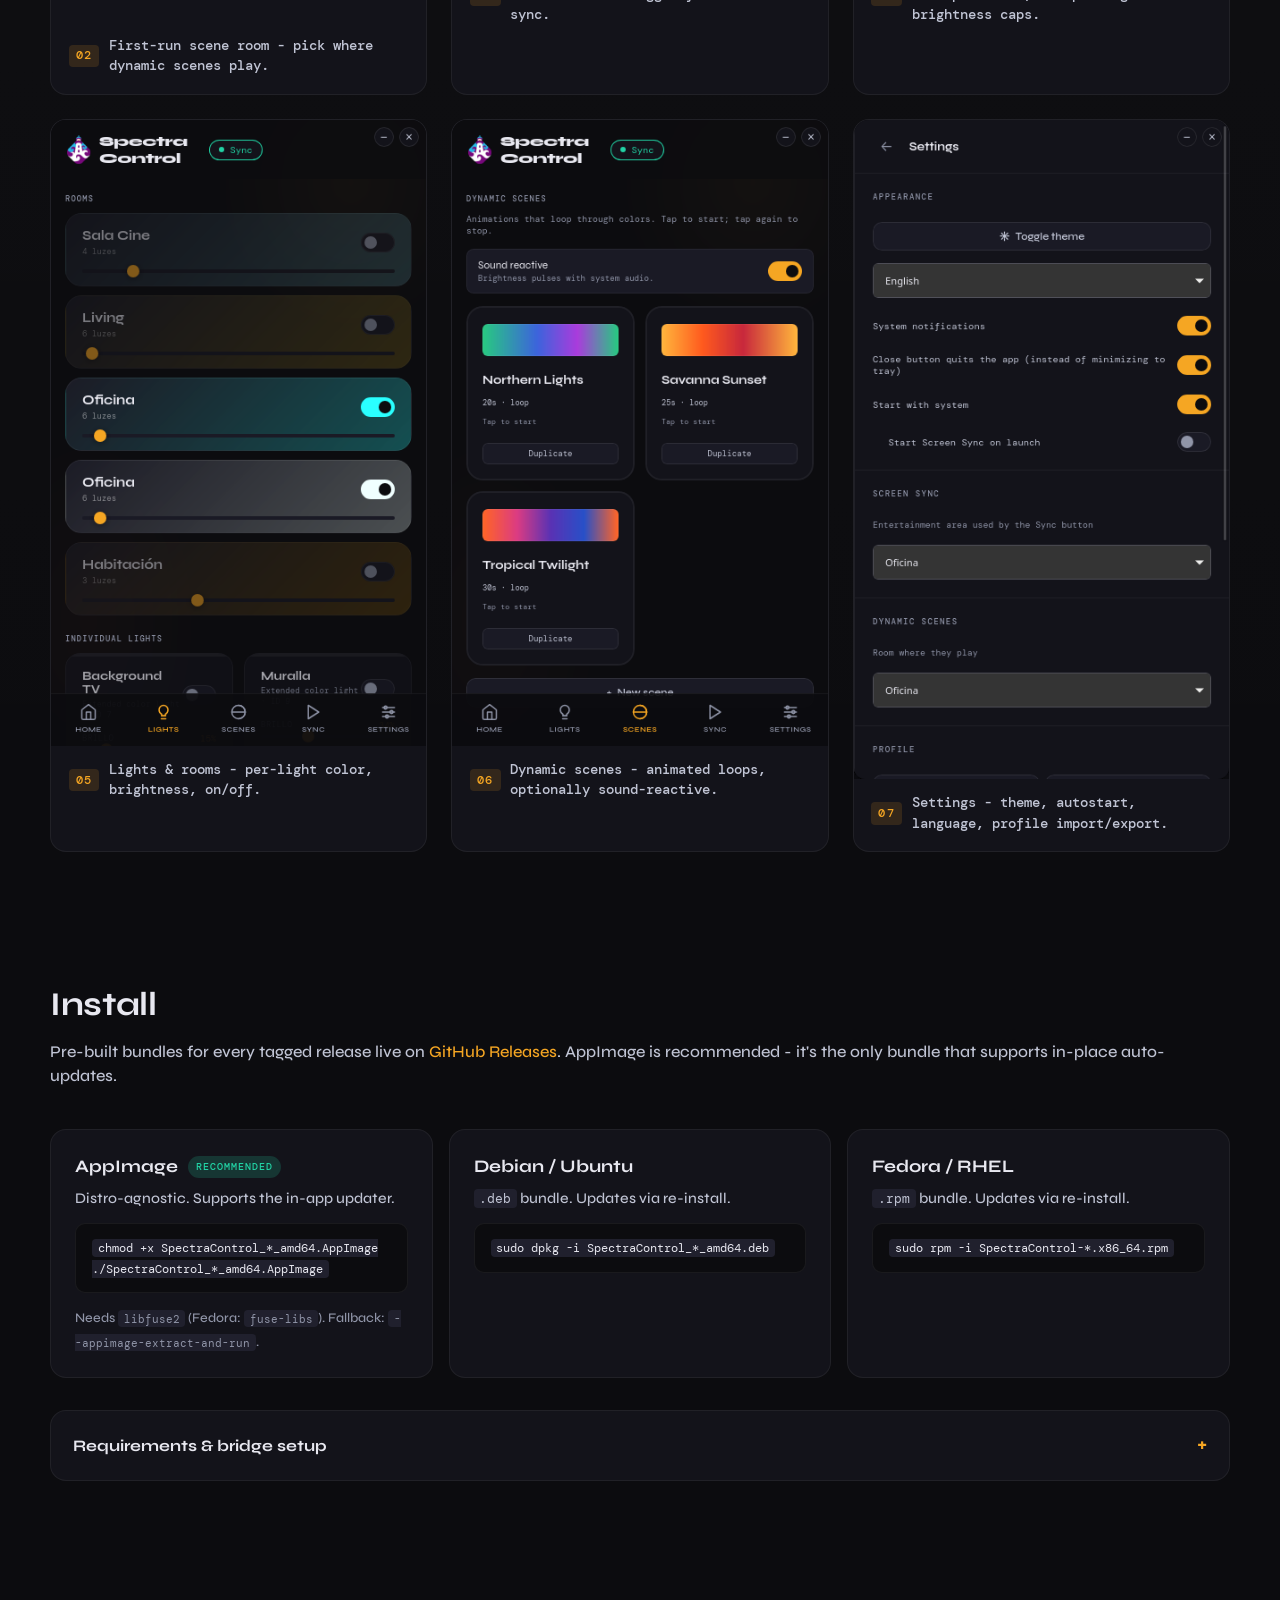
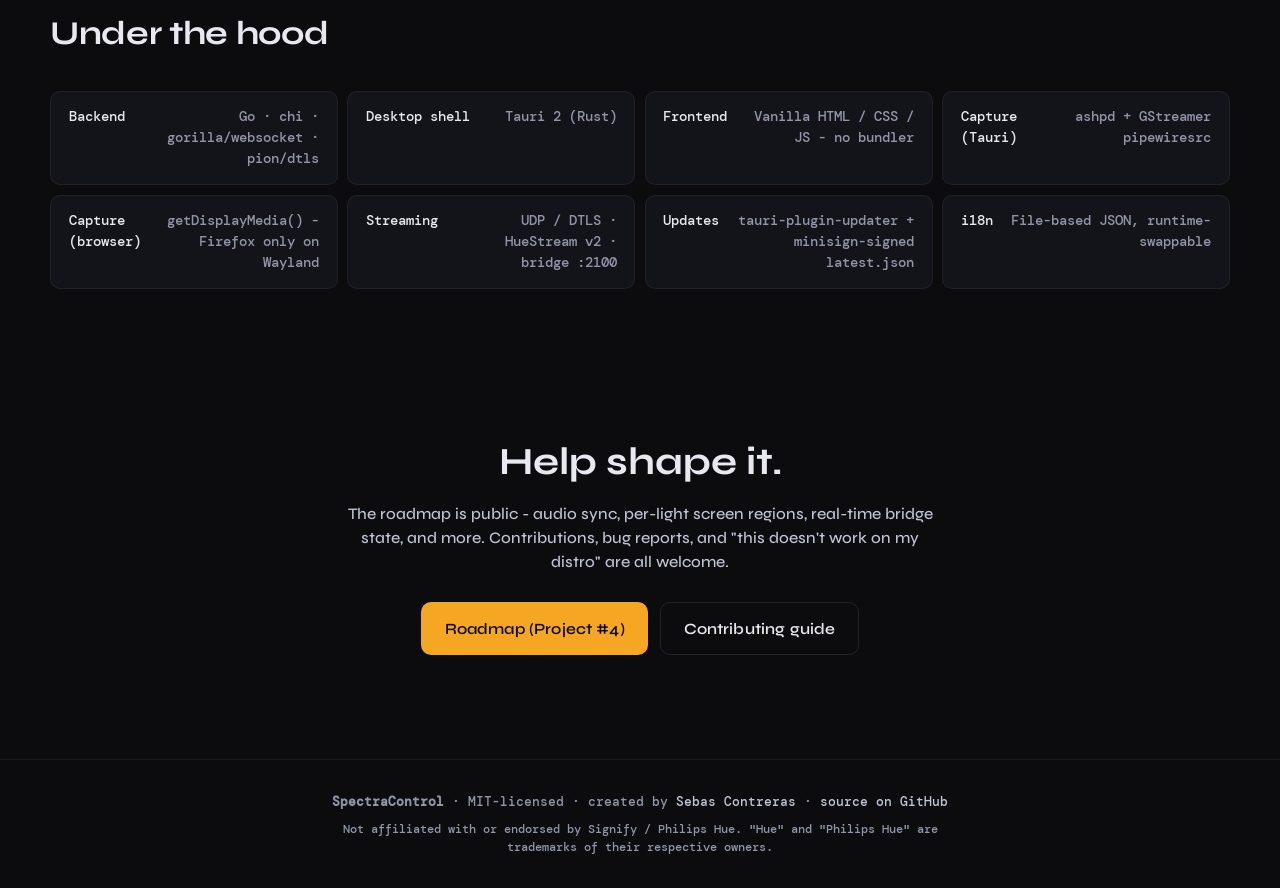
==== commit cb21372d: "Update index.html" ====
--- a/docs/index.html
+++ b/docs/index.html
@@ -4,7 +4,7 @@
         <meta charset="utf-8" />
         <meta name="viewport" content="width=device-width, initial-scale=1" />
         <title>
-            SpectraControl — Philips Hue for Linux, with native screen sync
+            SpectraControl - Philips Hue for Linux, with native screen sync
         </title>
         <meta
             name="description"
@@ -14,7 +14,7 @@
 
         <meta
             property="og:title"
-            content="SpectraControl — Philips Hue for Linux"
+            content="SpectraControl - Philips Hue for Linux"
         />
         <meta
             property="og:description"
@@ -69,8 +69,8 @@
                         sync.
                     </h1>
                     <p class="lede" data-i18n="hero.lede">
-                        SpectraControl fills the gap left by Hue Sync — which
-                        has no Linux build. Per-light control, animated scenes,
+                        SpectraControl fills the gap left by Hue Sync (which
+                        has no Linux build). Per-light control, animated scenes,
                         and screen-to-light sync over the official Hue
                         Entertainment API v2. Native Wayland capture. No browser
                         hacks.
@@ -125,7 +125,7 @@
                         <p data-i18n="features.screen.body">
                             DTLS streaming directly to your bridge on UDP 2100
                             (HueStream v2). Shows up as
-                            <em>"synchronized"</em> in the Hue mobile app —
+                            <em>"synchronized"</em> in the Hue mobile app -
                             exactly like Hue Sync would.
                         </p>
                     </article>
@@ -145,7 +145,7 @@
                         <p data-i18n="features.scenes.body">
                             Animated color loops with adjustable tempo. Ship
                             with Northern Lights, Savanna Sunset, Tropical
-                            Twilight — or design your own in the in-app keyframe
+                            Twilight - or design your own in the in-app keyframe
                             editor.
                         </p>
                     </article>
@@ -164,7 +164,7 @@
                         <p data-i18n="features.updates.body">
                             In-place AppImage updates via
                             <code>tauri-plugin-updater</code>. Every release is
-                            signed with minisign — the public key is embedded in
+                            signed with minisign - the public key is embedded in
                             the binary.
                         </p>
                     </article>
@@ -185,7 +185,7 @@
                 <h2 class="section-title" data-i18n="shots.title">A look around</h2>
                 <p class="section-lede" data-i18n="shots.lede">
                     The app ships bilingual (EN / ES) with a one-time picker on
-                    first launch — screenshots below are in English.
+                    first launch - screenshots below are in English.
                 </p>
 
                 <figure class="shot wide">
@@ -194,7 +194,7 @@
                         alt="First-run wizard prompting for language and Hue bridge IP / API key, with a discover button."
                     />
                     <figcaption data-i18n="shots.01.cap">
-                        <span class="cap-num">01</span> First-run pairing —
+                        <span class="cap-num">01</span> First-run pairing -
                         language pick, bridge discovery, push-link button.
                     </figcaption>
                 </figure>
@@ -207,7 +207,7 @@
                         />
                         <figcaption data-i18n="shots.02.cap">
                             <span class="cap-num">02</span> First-run scene room
-                            — pick where dynamic scenes play.
+                            - pick where dynamic scenes play.
                         </figcaption>
                     </figure>
                     <figure class="shot">
@@ -216,7 +216,7 @@
                             alt="Home tab listing entertainment zones as cards, with a 'Sound reactive' toggle below."
                         />
                         <figcaption data-i18n="shots.03.cap">
-                            <span class="cap-num">03</span> Home — entertainment
+                            <span class="cap-num">03</span> Home - entertainment
                             zones with a sound-reactive toggle for screen sync.
                         </figcaption>
                     </figure>
@@ -226,7 +226,7 @@
                             alt="Zone configuration showing the monitor area with draggable light chips, a global sync brightness slider, and per-light max-brightness sliders."
                         />
                         <figcaption data-i18n="shots.04.cap">
-                            <span class="cap-num">04</span> Zone setup — drag
+                            <span class="cap-num">04</span> Zone setup - drag
                             lights to their real positions, set per-light
                             brightness caps.
                         </figcaption>
@@ -237,7 +237,7 @@
                             alt="Lights tab listing rooms with brightness sliders and color tinted backgrounds, plus individual lights."
                         />
                         <figcaption data-i18n="shots.05.cap">
-                            <span class="cap-num">05</span> Lights &amp; rooms —
+                            <span class="cap-num">05</span> Lights &amp; rooms -
                             per-light color, brightness, on/off.
                         </figcaption>
                     </figure>
@@ -247,7 +247,7 @@
                             alt="Dynamic scenes tab with a 'Sound reactive' toggle and preset cards."
                         />
                         <figcaption data-i18n="shots.06.cap">
-                            <span class="cap-num">06</span> Dynamic scenes —
+                            <span class="cap-num">06</span> Dynamic scenes -
                             animated loops, optionally sound-reactive.
                         </figcaption>
                     </figure>
@@ -257,7 +257,7 @@
                             alt="Settings drawer with theme, language, notifications, quit-on-close, autostart, and profile export/import."
                         />
                         <figcaption data-i18n="shots.07.cap">
-                            <span class="cap-num">07</span> Settings — theme,
+                            <span class="cap-num">07</span> Settings - theme,
                             autostart, language, profile import/export.
                         </figcaption>
                     </figure>
@@ -272,7 +272,7 @@
                         href="https://github.com/sebascode/SpectraControl_App/releases"
                         rel="noopener"
                         >GitHub Releases</a
-                    >. AppImage is recommended — it's the only bundle that
+                    >. AppImage is recommended - it's the only bundle that
                     supports in-place auto-updates.
                 </p>
 
@@ -312,13 +312,13 @@
                             <code>xdg-desktop-portal</code> (GNOME or KDE).
                         </li>
                         <li data-i18n="install.reqs.li2">
-                            GStreamer with <code>pipewiresrc</code> — package
+                            GStreamer with <code>pipewiresrc</code> - package
                             <code>gstreamer1-plugin-pipewire</code> on most
                             distros.
                         </li>
                         <li data-i18n="install.reqs.li3">
                             A Philips Hue Bridge v2. Pair it with
-                            <code>generateclientkey: true</code> — required for
+                            <code>generateclientkey: true</code> - required for
                             the Entertainment v2 DTLS PSK.
                         </li>
                         <li data-i18n="install.reqs.li4">
@@ -350,7 +350,7 @@
                     </div>
                     <div>
                         <strong data-i18n="stack.fe.k">Frontend</strong
-                        ><span data-i18n="stack.fe.v">Vanilla HTML / CSS / JS — no bundler</span>
+                        ><span data-i18n="stack.fe.v">Vanilla HTML / CSS / JS - no bundler</span>
                     </div>
                     <div>
                         <strong data-i18n="stack.capt.k">Capture (Tauri)</strong
@@ -359,7 +359,7 @@
                     <div>
                         <strong data-i18n="stack.captb.k">Capture (browser)</strong
                         ><span data-i18n="stack.captb.v"
-                            >getDisplayMedia() — Firefox only on Wayland</span
+                            >getDisplayMedia() - Firefox only on Wayland</span
                         >
                     </div>
                     <div>
@@ -383,7 +383,7 @@
             <section class="cta-foot">
                 <h2 data-i18n="cta.title">Help shape it.</h2>
                 <p data-i18n="cta.body">
-                    The roadmap is public — audio sync, per-light screen
+                    The roadmap is public - audio sync, per-light screen
                     regions, real-time bridge state, and more. Contributions,
                     bug reports, and "this doesn't work on my distro" are all
                     welcome.
@@ -440,33 +440,33 @@
                         "nav.github": "GitHub ↗",
                         "hero.eyebrow": "Open source · Linux · MIT",
                         "hero.title": "Philips Hue for Linux,<br>with <em>real</em> screen sync.",
-                        "hero.lede": "SpectraControl fills the gap left by Hue Sync — which has no Linux build. Per-light control, animated scenes, and screen-to-light sync over the official Hue Entertainment API v2. Native Wayland capture. No browser hacks.",
+                        "hero.lede": "SpectraControl fills the gap left by Hue Sync - which has no Linux build. Per-light control, animated scenes, and screen-to-light sync over the official Hue Entertainment API v2. Native Wayland capture. No browser hacks.",
                         "hero.download": "Download AppImage",
                         "hero.source": "View source ↗",
                         "features.title": "What it does",
                         "features.screen.title": "Screen Sync, the real way",
-                        "features.screen.body": "DTLS streaming directly to your bridge on UDP 2100 (HueStream v2). Shows up as <em>\"synchronized\"</em> in the Hue mobile app — exactly like Hue Sync would.",
+                        "features.screen.body": "DTLS streaming directly to your bridge on UDP 2100 (HueStream v2). Shows up as <em>\"synchronized\"</em> in the Hue mobile app - exactly like Hue Sync would.",
                         "features.wayland.title": "Native Wayland capture",
                         "features.wayland.body": "<code>xdg-desktop-portal</code> Screencast + GStreamer <code>pipewiresrc</code>, wrapped in Tauri. Bypasses WebKitGTK's broken <code>getDisplayMedia</code> entirely.",
                         "features.scenes.title": "Dynamic scenes",
-                        "features.scenes.body": "Animated color loops with adjustable tempo. Ship with Northern Lights, Savanna Sunset, Tropical Twilight — or design your own in the in-app keyframe editor.",
+                        "features.scenes.body": "Animated color loops with adjustable tempo. Ship with Northern Lights, Savanna Sunset, Tropical Twilight - or design your own in the in-app keyframe editor.",
                         "features.lights.title": "Light Configurator",
                         "features.lights.body": "Drag each bulb to its real-world position in front of your monitor. The sync engine maps screen regions to lights using the layout.",
                         "features.updates.title": "Signed auto-updates",
-                        "features.updates.body": "In-place AppImage updates via <code>tauri-plugin-updater</code>. Every release is signed with minisign — the public key is embedded in the binary.",
+                        "features.updates.body": "In-place AppImage updates via <code>tauri-plugin-updater</code>. Every release is signed with minisign - the public key is embedded in the binary.",
                         "features.desktop.title": "Desktop-native",
                         "features.desktop.body": "System tray with show / quit, minimize-on-close, start-with-system, native notifications, light/dark theme, borderless titlebar. Spanish &amp; English, file-based i18n.",
                         "shots.title": "A look around",
-                        "shots.lede": "The app ships bilingual (EN / ES) with a one-time picker on first launch — screenshots below are in English.",
-                        "shots.01.cap": "<span class=\"cap-num\">01</span> First-run pairing — language pick, bridge discovery, push-link button.",
-                        "shots.02.cap": "<span class=\"cap-num\">02</span> First-run scene room — pick where dynamic scenes play.",
-                        "shots.03.cap": "<span class=\"cap-num\">03</span> Home — entertainment zones with a sound-reactive toggle for screen sync.",
-                        "shots.04.cap": "<span class=\"cap-num\">04</span> Zone setup — drag lights to their real positions, set per-light brightness caps.",
-                        "shots.05.cap": "<span class=\"cap-num\">05</span> Lights &amp; rooms — per-light color, brightness, on/off.",
-                        "shots.06.cap": "<span class=\"cap-num\">06</span> Dynamic scenes — animated loops, optionally sound-reactive.",
-                        "shots.07.cap": "<span class=\"cap-num\">07</span> Settings — theme, autostart, language, profile import/export.",
+                        "shots.lede": "The app ships bilingual (EN / ES) with a one-time picker on first launch - screenshots below are in English.",
+                        "shots.01.cap": "<span class=\"cap-num\">01</span> First-run pairing - language pick, bridge discovery, push-link button.",
+                        "shots.02.cap": "<span class=\"cap-num\">02</span> First-run scene room - pick where dynamic scenes play.",
+                        "shots.03.cap": "<span class=\"cap-num\">03</span> Home - entertainment zones with a sound-reactive toggle for screen sync.",
+                        "shots.04.cap": "<span class=\"cap-num\">04</span> Zone setup - drag lights to their real positions, set per-light brightness caps.",
+                        "shots.05.cap": "<span class=\"cap-num\">05</span> Lights &amp; rooms - per-light color, brightness, on/off.",
+                        "shots.06.cap": "<span class=\"cap-num\">06</span> Dynamic scenes - animated loops, optionally sound-reactive.",
+                        "shots.07.cap": "<span class=\"cap-num\">07</span> Settings - theme, autostart, language, profile import/export.",
                         "install.title": "Install",
-                        "install.lede": "Pre-built bundles for every tagged release live on <a href=\"https://github.com/sebascode/SpectraControl_App/releases\" rel=\"noopener\">GitHub Releases</a>. AppImage is recommended — it's the only bundle that supports in-place auto-updates.",
+                        "install.lede": "Pre-built bundles for every tagged release live on <a href=\"https://github.com/sebascode/SpectraControl_App/releases\" rel=\"noopener\">GitHub Releases</a>. AppImage is recommended - it's the only bundle that supports in-place auto-updates.",
                         "install.appimage.title": "AppImage<span class=\"tag tag-accent\">recommended</span>",
                         "install.appimage.body": "Distro-agnostic. Supports the in-app updater.",
                         "install.appimage.small": "Needs <code>libfuse2</code> (Fedora: <code>fuse-libs</code>). Fallback: <code>--appimage-extract-and-run</code>.",
@@ -476,8 +476,8 @@
                         "install.rpm.body": "<code>.rpm</code> bundle. Updates via re-install.",
                         "install.reqs.summary": "Requirements &amp; bridge setup",
                         "install.reqs.li1": "Linux with Wayland + <code>xdg-desktop-portal</code> (GNOME or KDE).",
-                        "install.reqs.li2": "GStreamer with <code>pipewiresrc</code> — package <code>gstreamer1-plugin-pipewire</code> on most distros.",
-                        "install.reqs.li3": "A Philips Hue Bridge v2. Pair it with <code>generateclientkey: true</code> — required for the Entertainment v2 DTLS PSK.",
+                        "install.reqs.li2": "GStreamer with <code>pipewiresrc</code> - package <code>gstreamer1-plugin-pipewire</code> on most distros.",
+                        "install.reqs.li3": "A Philips Hue Bridge v2. Pair it with <code>generateclientkey: true</code> - required for the Entertainment v2 DTLS PSK.",
                         "install.reqs.li4": "Config persists to <code>~/.config/spectracontrol/hue_config.json</code>; user scenes are loaded from <code>~/.config/spectracontrol/scenes/*.json</code> (overrides built-ins by <code>id</code>).",
                         "install.reqs.tested": "Tested on Bazzite (Fedora 44 immutable) + GNOME Wayland with NVIDIA. Should also work on KDE Plasma Wayland and any compositor that exposes the Screencast portal.",
                         "stack.title": "Under the hood",
@@ -486,11 +486,11 @@
                         "stack.shell.k": "Desktop shell",
                         "stack.shell.v": "Tauri 2 (Rust)",
                         "stack.fe.k": "Frontend",
-                        "stack.fe.v": "Vanilla HTML / CSS / JS — no bundler",
+                        "stack.fe.v": "Vanilla HTML / CSS / JS - no bundler",
                         "stack.capt.k": "Capture (Tauri)",
                         "stack.capt.v": "ashpd + GStreamer pipewiresrc",
                         "stack.captb.k": "Capture (browser)",
-                        "stack.captb.v": "getDisplayMedia() — Firefox only on Wayland",
+                        "stack.captb.v": "getDisplayMedia() - Firefox only on Wayland",
                         "stack.stream.k": "Streaming",
                         "stack.stream.v": "UDP / DTLS · HueStream v2 · bridge :2100",
                         "stack.upd.k": "Updates",
@@ -498,7 +498,7 @@
                         "stack.i18n.k": "i18n",
                         "stack.i18n.v": "File-based JSON, runtime-swappable",
                         "cta.title": "Help shape it.",
-                        "cta.body": "The roadmap is public — audio sync, per-light screen regions, real-time bridge state, and more. Contributions, bug reports, and \"this doesn't work on my distro\" are all welcome.",
+                        "cta.body": "The roadmap is public - audio sync, per-light screen regions, real-time bridge state, and more. Contributions, bug reports, and \"this doesn't work on my distro\" are all welcome.",
                         "cta.roadmap": "Roadmap (Project #4)",
                         "cta.contributing": "Contributing guide",
                         "foot.line": "<strong>SpectraControl</strong> · MIT-licensed · created by <a href=\"https://github.com/sebascode\" rel=\"noopener\">Sebas Contreras</a> · <a href=\"https://github.com/sebascode/SpectraControl_App\" rel=\"noopener\">source on GitHub</a>",
@@ -511,33 +511,33 @@
                         "nav.github": "GitHub ↗",
                         "hero.eyebrow": "Open source · Linux · MIT",
                         "hero.title": "Philips Hue para Linux,<br>con sincronización <em>real</em> de pantalla.",
-                        "hero.lede": "SpectraControl cubre el hueco que dejó Hue Sync —que no tiene versión para Linux—. Control por luz, escenas animadas y sincronización pantalla-a-luces sobre la API oficial Hue Entertainment v2. Captura nativa de Wayland. Sin trucos del navegador.",
+                        "hero.lede": "SpectraControl cubre el hueco que dejó Hue Sync -que no tiene versión para Linux-. Control por luz, escenas animadas y sincronización pantalla-a-luces sobre la API oficial Hue Entertainment v2. Captura nativa de Wayland. Sin trucos del navegador.",
                         "hero.download": "Descargar AppImage",
                         "hero.source": "Ver código fuente ↗",
                         "features.title": "Qué hace",
                         "features.screen.title": "Screen Sync de verdad",
-                        "features.screen.body": "Streaming DTLS directo al bridge por UDP 2100 (HueStream v2). Aparece como <em>«sincronizado»</em> en la app móvil de Hue — exactamente como lo haría Hue Sync.",
+                        "features.screen.body": "Streaming DTLS directo al bridge por UDP 2100 (HueStream v2). Aparece como <em>«sincronizado»</em> en la app móvil de Hue - exactamente como lo haría Hue Sync.",
                         "features.wayland.title": "Captura nativa de Wayland",
                         "features.wayland.body": "<code>xdg-desktop-portal</code> Screencast + GStreamer <code>pipewiresrc</code>, envuelto en Tauri. Esquiva por completo el <code>getDisplayMedia</code> roto de WebKitGTK.",
                         "features.scenes.title": "Escenas dinámicas",
-                        "features.scenes.body": "Loops de color animados con tempo ajustable. Incluye Northern Lights, Savanna Sunset, Tropical Twilight — o diseña la tuya en el editor de keyframes integrado.",
+                        "features.scenes.body": "Loops de color animados con tempo ajustable. Incluye Northern Lights, Savanna Sunset, Tropical Twilight - o diseña la tuya en el editor de keyframes integrado.",
                         "features.lights.title": "Configurador de luces",
                         "features.lights.body": "Arrastra cada bombilla a su posición real frente al monitor. El motor de sync mapea regiones de pantalla a luces usando esa distribución.",
                         "features.updates.title": "Auto-update firmado",
-                        "features.updates.body": "Actualizaciones in-place del AppImage vía <code>tauri-plugin-updater</code>. Cada release se firma con minisign — la clave pública va embebida en el binario.",
+                        "features.updates.body": "Actualizaciones in-place del AppImage vía <code>tauri-plugin-updater</code>. Cada release se firma con minisign - la clave pública va embebida en el binario.",
                         "features.desktop.title": "Nativa del escritorio",
                         "features.desktop.body": "Bandeja del sistema con mostrar/salir, minimizar al cerrar, iniciar con el sistema, notificaciones nativas, tema claro/oscuro, titlebar sin bordes. Español e inglés, i18n por archivos.",
                         "shots.title": "Un vistazo",
-                        "shots.lede": "La app llega bilingüe (EN / ES) con un selector único al primer inicio — las capturas de abajo están en inglés.",
-                        "shots.01.cap": "<span class=\"cap-num\">01</span> Pareo inicial — elección de idioma, descubrimiento del bridge, botón push-link.",
-                        "shots.02.cap": "<span class=\"cap-num\">02</span> Habitación de escenas — elige dónde se reproducen las escenas dinámicas.",
-                        "shots.03.cap": "<span class=\"cap-num\">03</span> Inicio — zonas de entertainment con toggle sound-reactive para screen sync.",
-                        "shots.04.cap": "<span class=\"cap-num\">04</span> Configuración de zona — arrastra las luces a su posición real, ajusta el tope de brillo por luz.",
-                        "shots.05.cap": "<span class=\"cap-num\">05</span> Luces y habitaciones — color, brillo y on/off por luz.",
-                        "shots.06.cap": "<span class=\"cap-num\">06</span> Escenas dinámicas — loops animados, opcionalmente sound-reactive.",
-                        "shots.07.cap": "<span class=\"cap-num\">07</span> Ajustes — tema, autoarranque, idioma, importar/exportar perfil.",
+                        "shots.lede": "La app llega bilingüe (EN / ES) con un selector único al primer inicio - las capturas de abajo están en inglés.",
+                        "shots.01.cap": "<span class=\"cap-num\">01</span> Pareo inicial - elección de idioma, descubrimiento del bridge, botón push-link.",
+                        "shots.02.cap": "<span class=\"cap-num\">02</span> Habitación de escenas - elige dónde se reproducen las escenas dinámicas.",
+                        "shots.03.cap": "<span class=\"cap-num\">03</span> Inicio - zonas de entertainment con toggle sound-reactive para screen sync.",
+                        "shots.04.cap": "<span class=\"cap-num\">04</span> Configuración de zona - arrastra las luces a su posición real, ajusta el tope de brillo por luz.",
+                        "shots.05.cap": "<span class=\"cap-num\">05</span> Luces y habitaciones - color, brillo y on/off por luz.",
+                        "shots.06.cap": "<span class=\"cap-num\">06</span> Escenas dinámicas - loops animados, opcionalmente sound-reactive.",
+                        "shots.07.cap": "<span class=\"cap-num\">07</span> Ajustes - tema, autoarranque, idioma, importar/exportar perfil.",
                         "install.title": "Instalar",
-                        "install.lede": "Los bundles pre-armados de cada release están en <a href=\"https://github.com/sebascode/SpectraControl_App/releases\" rel=\"noopener\">GitHub Releases</a>. AppImage es el recomendado — es el único bundle que soporta auto-update in-place.",
+                        "install.lede": "Los bundles pre-armados de cada release están en <a href=\"https://github.com/sebascode/SpectraControl_App/releases\" rel=\"noopener\">GitHub Releases</a>. AppImage es el recomendado - es el único bundle que soporta auto-update in-place.",
                         "install.appimage.title": "AppImage<span class=\"tag tag-accent\">recomendado</span>",
                         "install.appimage.body": "Independiente de la distro. Soporta el updater integrado.",
                         "install.appimage.small": "Requiere <code>libfuse2</code> (Fedora: <code>fuse-libs</code>). Fallback: <code>--appimage-extract-and-run</code>.",
@@ -547,8 +547,8 @@
                         "install.rpm.body": "Bundle <code>.rpm</code>. Las actualizaciones requieren reinstalar.",
                         "install.reqs.summary": "Requisitos y configuración del bridge",
                         "install.reqs.li1": "Linux con Wayland + <code>xdg-desktop-portal</code> (GNOME o KDE).",
-                        "install.reqs.li2": "GStreamer con <code>pipewiresrc</code> — paquete <code>gstreamer1-plugin-pipewire</code> en la mayoría de distros.",
-                        "install.reqs.li3": "Un Philips Hue Bridge v2. Pareo con <code>generateclientkey: true</code> — necesario para el PSK DTLS de Entertainment v2.",
+                        "install.reqs.li2": "GStreamer con <code>pipewiresrc</code> - paquete <code>gstreamer1-plugin-pipewire</code> en la mayoría de distros.",
+                        "install.reqs.li3": "Un Philips Hue Bridge v2. Pareo con <code>generateclientkey: true</code> - necesario para el PSK DTLS de Entertainment v2.",
                         "install.reqs.li4": "La config persiste en <code>~/.config/spectracontrol/hue_config.json</code>; las escenas de usuario se cargan desde <code>~/.config/spectracontrol/scenes/*.json</code> (sobreescriben las built-in por <code>id</code>).",
                         "install.reqs.tested": "Probado en Bazzite (Fedora 44 inmutable) + GNOME Wayland con NVIDIA. Debería funcionar también en KDE Plasma Wayland y cualquier compositor que exponga el portal Screencast.",
                         "stack.title": "Por dentro",
@@ -561,7 +561,7 @@
                         "stack.capt.k": "Captura (Tauri)",
                         "stack.capt.v": "ashpd + GStreamer pipewiresrc",
                         "stack.captb.k": "Captura (browser)",
-                        "stack.captb.v": "getDisplayMedia() — solo Firefox en Wayland",
+                        "stack.captb.v": "getDisplayMedia() - solo Firefox en Wayland",
                         "stack.stream.k": "Streaming",
                         "stack.stream.v": "UDP / DTLS · HueStream v2 · bridge :2100",
                         "stack.upd.k": "Actualizaciones",
@@ -569,7 +569,7 @@
                         "stack.i18n.k": "i18n",
                         "stack.i18n.v": "JSON por archivos, intercambiable en runtime",
                         "cta.title": "Ayúdanos a moldearlo.",
-                        "cta.body": "La hoja de ruta es pública — audio sync, regiones de pantalla por luz, estado del bridge en tiempo real y más. Contribuciones, reportes de bugs y «esto no funciona en mi distro» son todos bienvenidos.",
+                        "cta.body": "La hoja de ruta es pública - audio sync, regiones de pantalla por luz, estado del bridge en tiempo real y más. Contribuciones, reportes de bugs y «esto no funciona en mi distro» son todos bienvenidos.",
                         "cta.roadmap": "Hoja de ruta (Project #4)",
                         "cta.contributing": "Guía para contribuir",
                         "foot.line": "<strong>SpectraControl</strong> · Licencia MIT · creado por <a href=\"https://github.com/sebascode\" rel=\"noopener\">Sebas Contreras</a> · <a href=\"https://github.com/sebascode/SpectraControl_App\" rel=\"noopener\">código en GitHub</a>",
@@ -578,12 +578,12 @@
                 };
                 const META = {
                     en: {
-                        title: "SpectraControl — Philips Hue for Linux, with native screen sync",
+                        title: "SpectraControl - Philips Hue for Linux, with native screen sync",
                         description:
                             "Linux desktop app for Philips Hue. Per-light control, dynamic scenes, and screen-to-light sync over the official Hue Entertainment API v2. Native Wayland capture, no browser tricks.",
                     },
                     es: {
-                        title: "SpectraControl — Philips Hue para Linux, con screen sync nativo",
+                        title: "SpectraControl - Philips Hue para Linux, con screen sync nativo",
                         description:
                             "App de escritorio para Linux para Philips Hue. Control por luz, escenas dinámicas y sync pantalla-a-luces sobre la API oficial Hue Entertainment v2. Captura nativa de Wayland, sin trucos del navegador.",
                     },
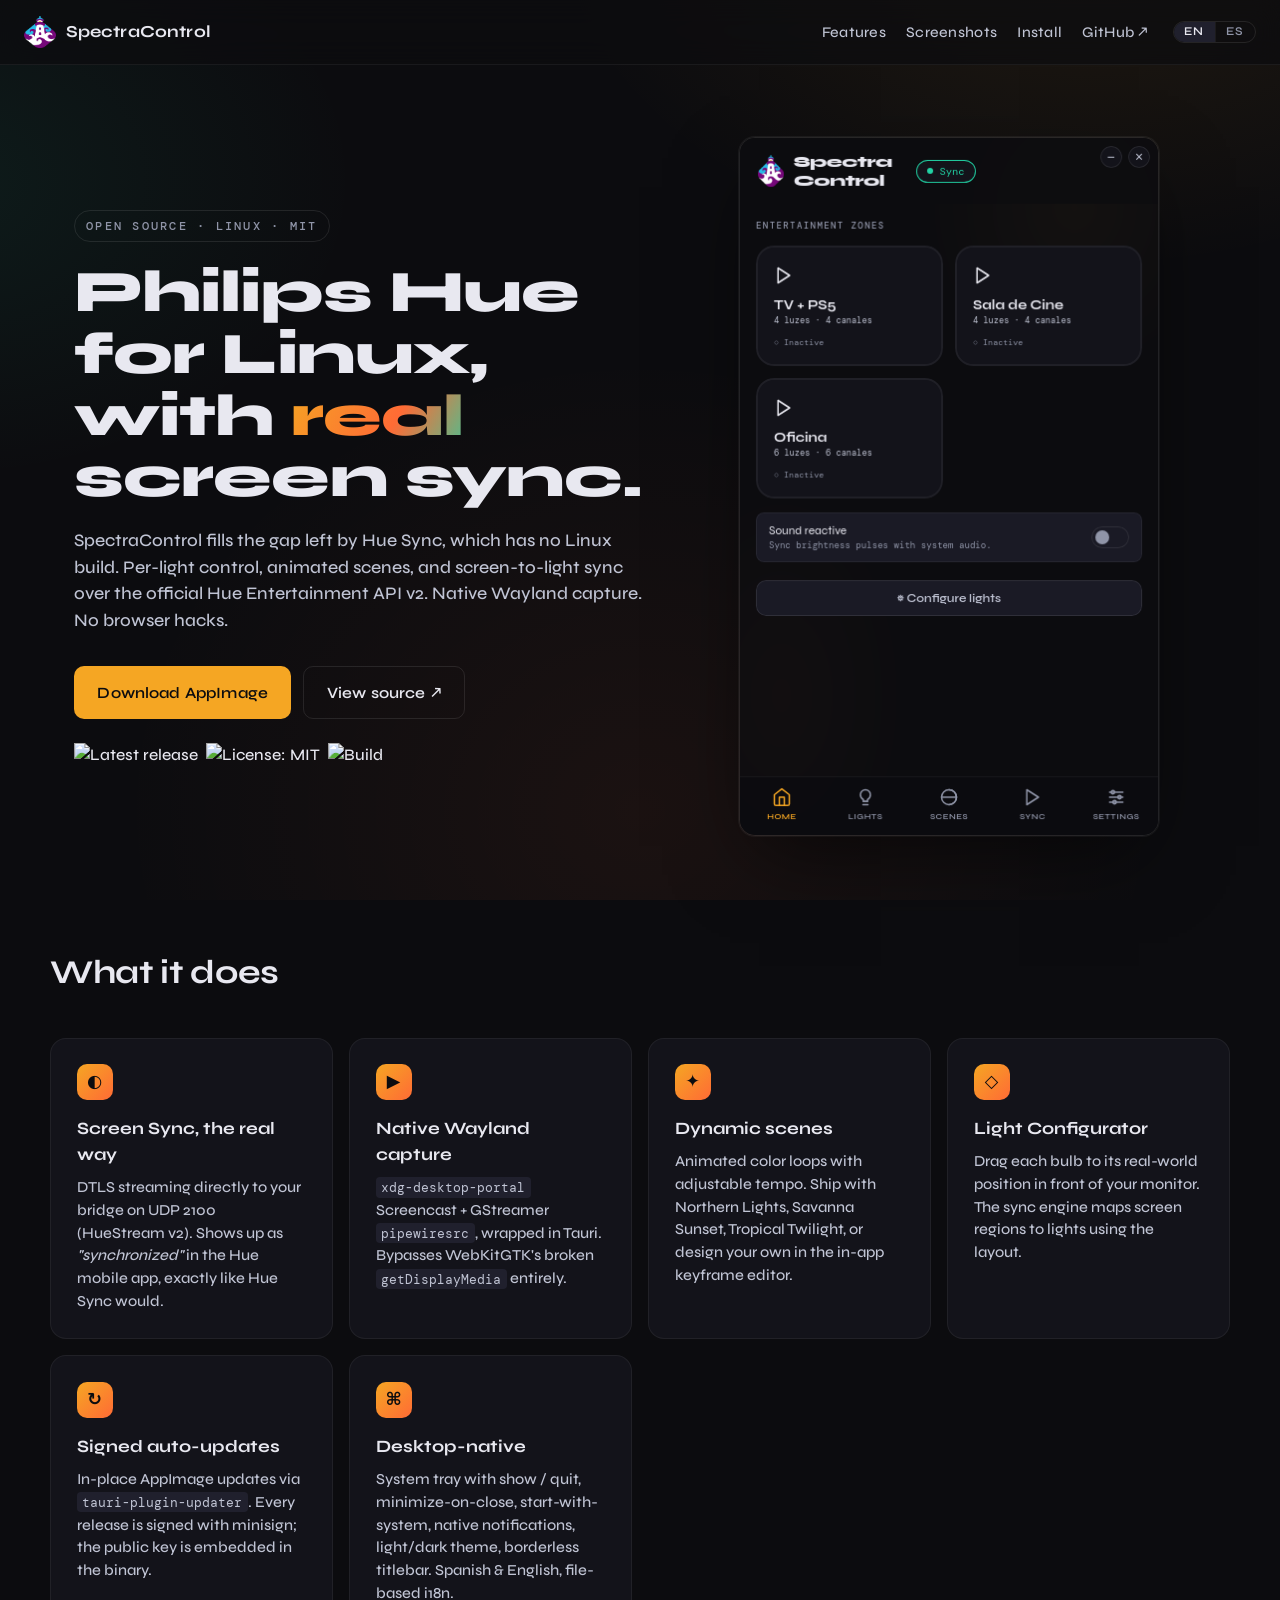
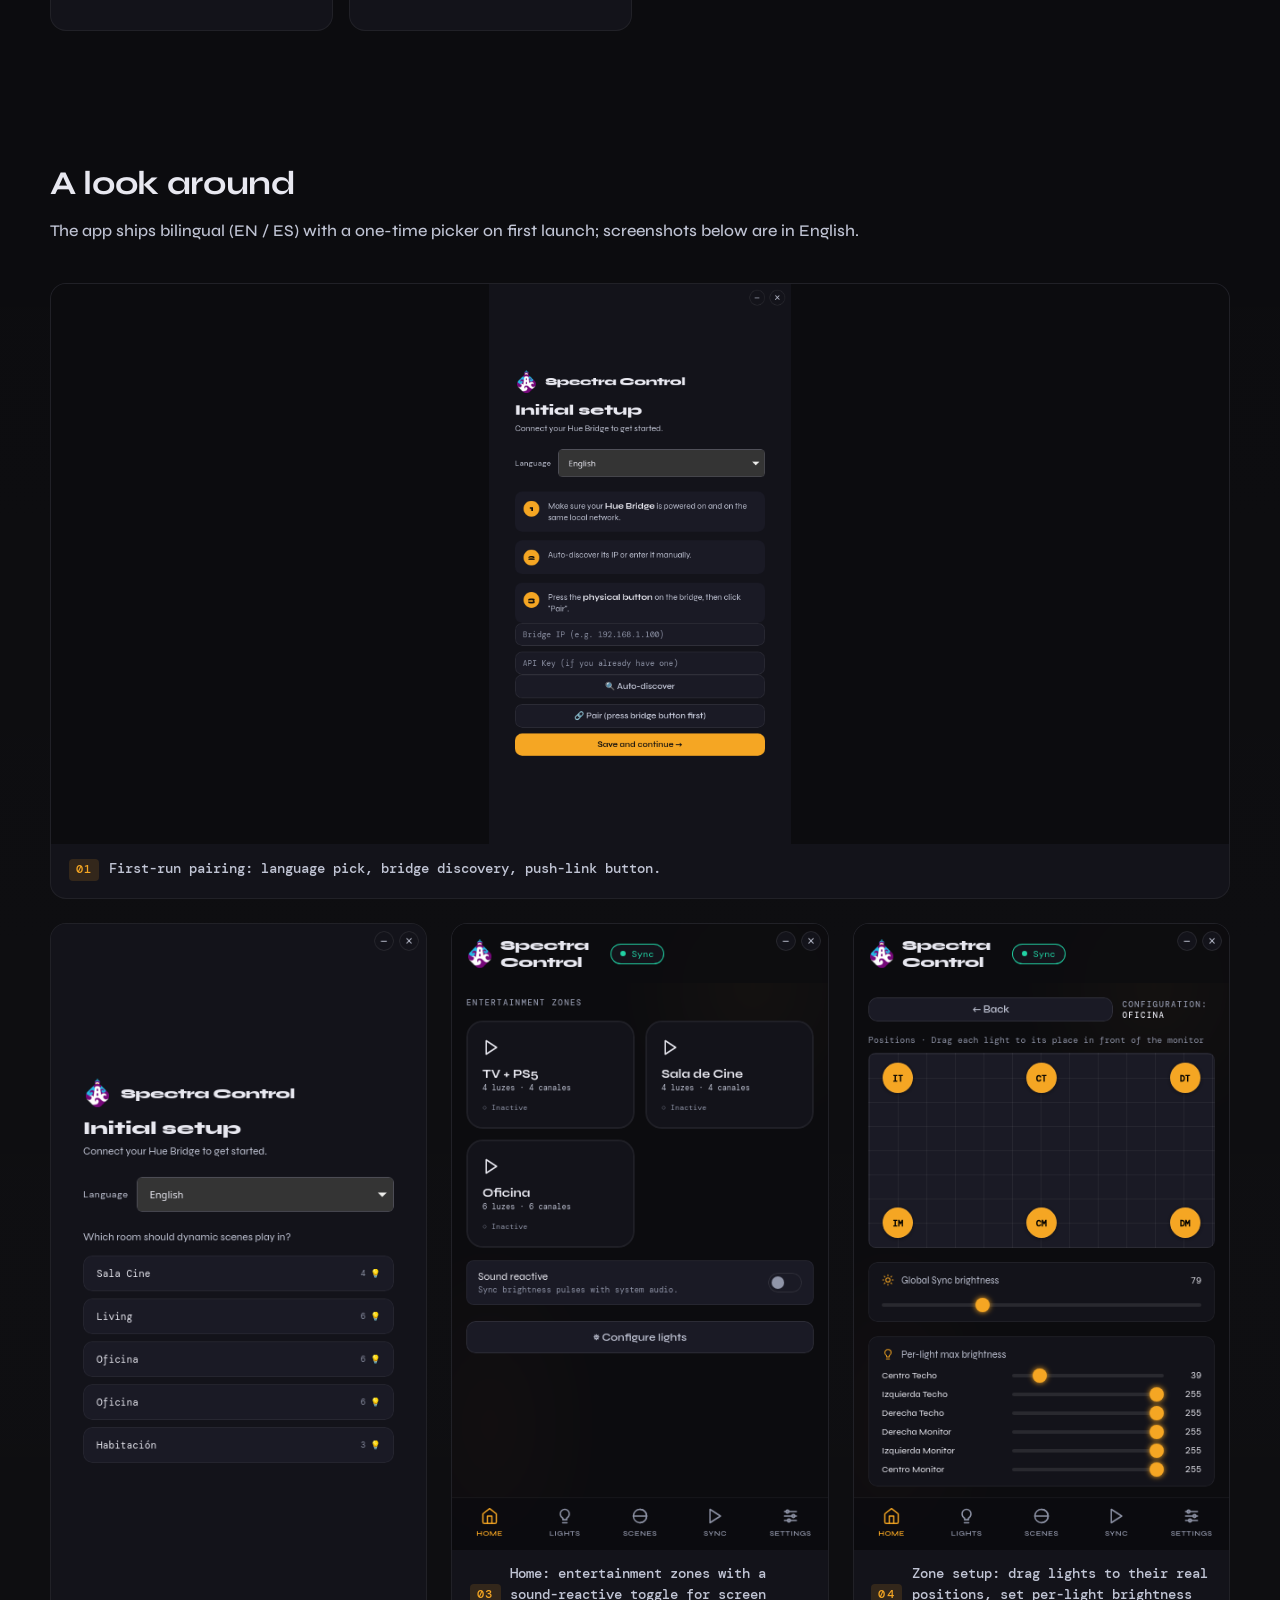
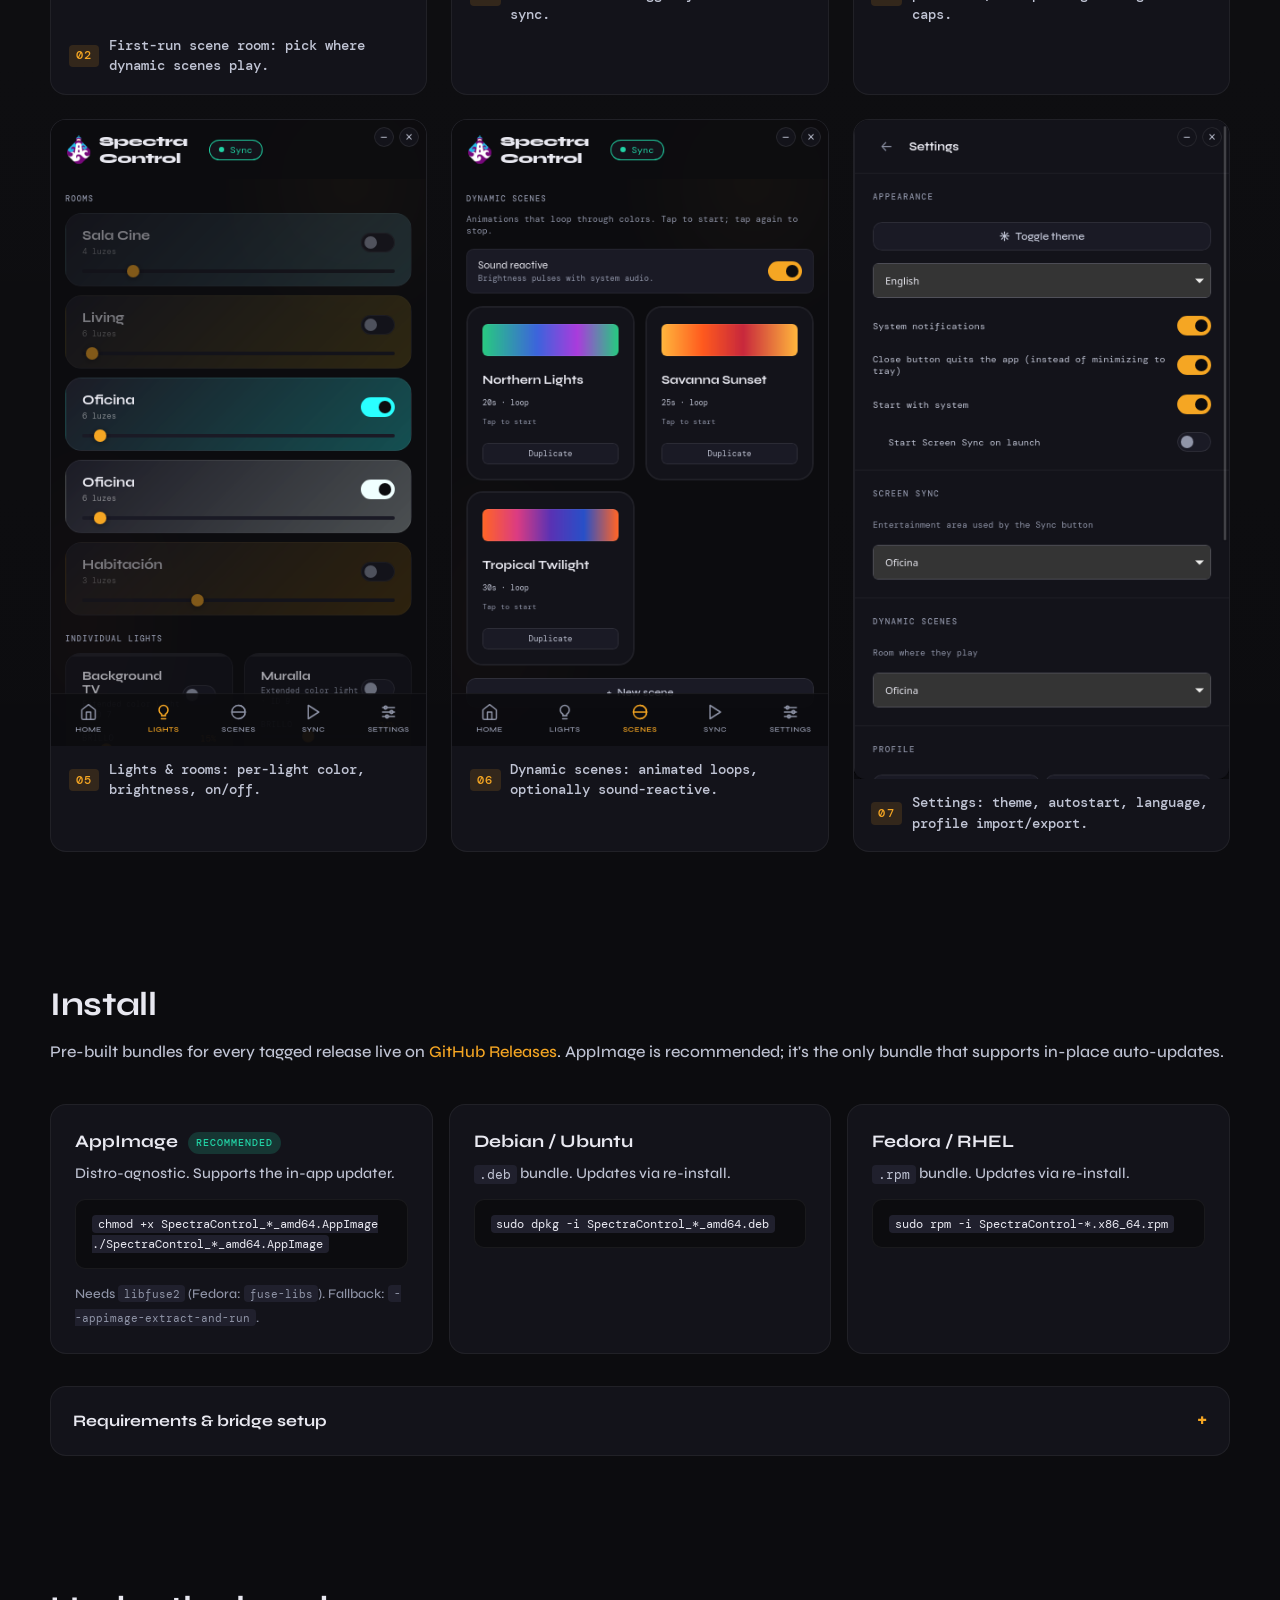
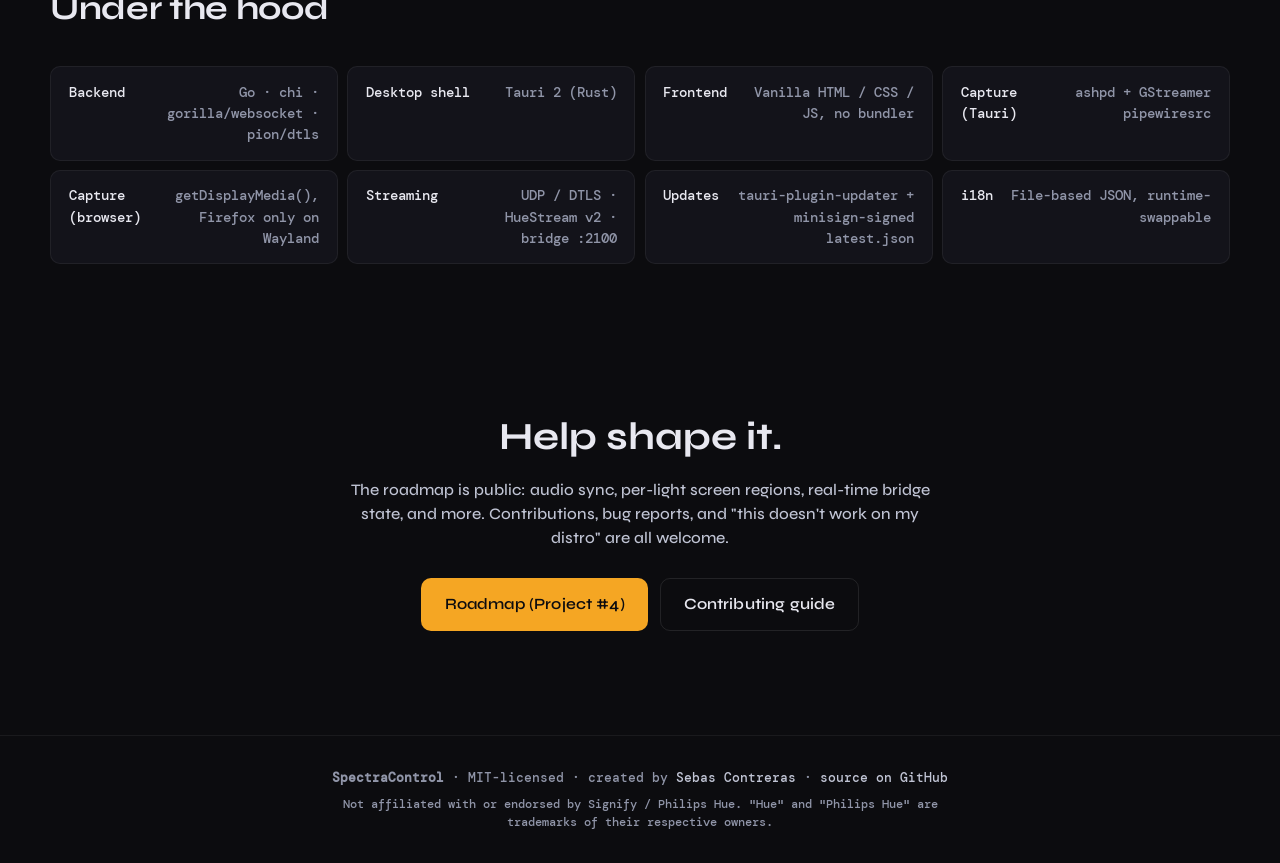
==== commit 9eaf37f7: "docs(landing): strip em-dashes for plainer copy Reads softer for the Reddit announcement. Em-dashes " ====
--- a/docs/index.html
+++ b/docs/index.html
@@ -4,7 +4,7 @@
         <meta charset="utf-8" />
         <meta name="viewport" content="width=device-width, initial-scale=1" />
         <title>
-            SpectraControl - Philips Hue for Linux, with native screen sync
+            SpectraControl: Philips Hue for Linux, with native screen sync
         </title>
         <meta
             name="description"
@@ -14,7 +14,7 @@
 
         <meta
             property="og:title"
-            content="SpectraControl - Philips Hue for Linux"
+            content="SpectraControl: Philips Hue for Linux"
         />
         <meta
             property="og:description"
@@ -69,8 +69,8 @@
                         sync.
                     </h1>
                     <p class="lede" data-i18n="hero.lede">
-                        SpectraControl fills the gap left by Hue Sync (which
-                        has no Linux build). Per-light control, animated scenes,
+                        SpectraControl fills the gap left by Hue Sync, which
+                        has no Linux build. Per-light control, animated scenes,
                         and screen-to-light sync over the official Hue
                         Entertainment API v2. Native Wayland capture. No browser
                         hacks.
@@ -125,8 +125,7 @@
                         <p data-i18n="features.screen.body">
                             DTLS streaming directly to your bridge on UDP 2100
                             (HueStream v2). Shows up as
-                            <em>"synchronized"</em> in the Hue mobile app -
-                            exactly like Hue Sync would.
+                            <em>"synchronized"</em> in the Hue mobile app, exactly like Hue Sync would.
                         </p>
                     </article>
                     <article class="feature">
@@ -144,8 +143,7 @@
                         <h3 data-i18n="features.scenes.title">Dynamic scenes</h3>
                         <p data-i18n="features.scenes.body">
                             Animated color loops with adjustable tempo. Ship
-                            with Northern Lights, Savanna Sunset, Tropical
-                            Twilight - or design your own in the in-app keyframe
+                            with Northern Lights, Savanna Sunset, Tropical Twilight, or design your own in the in-app keyframe
                             editor.
                         </p>
                     </article>
@@ -164,7 +162,7 @@
                         <p data-i18n="features.updates.body">
                             In-place AppImage updates via
                             <code>tauri-plugin-updater</code>. Every release is
-                            signed with minisign - the public key is embedded in
+                            signed with minisign; the public key is embedded in
                             the binary.
                         </p>
                     </article>
@@ -185,7 +183,7 @@
                 <h2 class="section-title" data-i18n="shots.title">A look around</h2>
                 <p class="section-lede" data-i18n="shots.lede">
                     The app ships bilingual (EN / ES) with a one-time picker on
-                    first launch - screenshots below are in English.
+                    first launch; screenshots below are in English.
                 </p>
 
                 <figure class="shot wide">
@@ -194,8 +192,7 @@
                         alt="First-run wizard prompting for language and Hue bridge IP / API key, with a discover button."
                     />
                     <figcaption data-i18n="shots.01.cap">
-                        <span class="cap-num">01</span> First-run pairing -
-                        language pick, bridge discovery, push-link button.
+                        <span class="cap-num">01</span> First-run pairing: language pick, bridge discovery, push-link button.
                     </figcaption>
                 </figure>
 
@@ -206,8 +203,7 @@
                             alt="Room picker asking which room should play dynamic scenes."
                         />
                         <figcaption data-i18n="shots.02.cap">
-                            <span class="cap-num">02</span> First-run scene room
-                            - pick where dynamic scenes play.
+                            <span class="cap-num">02</span> First-run scene room: pick where dynamic scenes play.
                         </figcaption>
                     </figure>
                     <figure class="shot">
@@ -216,7 +212,7 @@
                             alt="Home tab listing entertainment zones as cards, with a 'Sound reactive' toggle below."
                         />
                         <figcaption data-i18n="shots.03.cap">
-                            <span class="cap-num">03</span> Home - entertainment
+                            <span class="cap-num">03</span> Home: entertainment
                             zones with a sound-reactive toggle for screen sync.
                         </figcaption>
                     </figure>
@@ -226,7 +222,7 @@
                             alt="Zone configuration showing the monitor area with draggable light chips, a global sync brightness slider, and per-light max-brightness sliders."
                         />
                         <figcaption data-i18n="shots.04.cap">
-                            <span class="cap-num">04</span> Zone setup - drag
+                            <span class="cap-num">04</span> Zone setup: drag
                             lights to their real positions, set per-light
                             brightness caps.
                         </figcaption>
@@ -237,8 +233,7 @@
                             alt="Lights tab listing rooms with brightness sliders and color tinted backgrounds, plus individual lights."
                         />
                         <figcaption data-i18n="shots.05.cap">
-                            <span class="cap-num">05</span> Lights &amp; rooms -
-                            per-light color, brightness, on/off.
+                            <span class="cap-num">05</span> Lights &amp; rooms: per-light color, brightness, on/off.
                         </figcaption>
                     </figure>
                     <figure class="shot">
@@ -247,8 +242,7 @@
                             alt="Dynamic scenes tab with a 'Sound reactive' toggle and preset cards."
                         />
                         <figcaption data-i18n="shots.06.cap">
-                            <span class="cap-num">06</span> Dynamic scenes -
-                            animated loops, optionally sound-reactive.
+                            <span class="cap-num">06</span> Dynamic scenes: animated loops, optionally sound-reactive.
                         </figcaption>
                     </figure>
                     <figure class="shot">
@@ -257,7 +251,7 @@
                             alt="Settings drawer with theme, language, notifications, quit-on-close, autostart, and profile export/import."
                         />
                         <figcaption data-i18n="shots.07.cap">
-                            <span class="cap-num">07</span> Settings - theme,
+                            <span class="cap-num">07</span> Settings: theme,
                             autostart, language, profile import/export.
                         </figcaption>
                     </figure>
@@ -272,7 +266,7 @@
                         href="https://github.com/sebascode/SpectraControl_App/releases"
                         rel="noopener"
                         >GitHub Releases</a
-                    >. AppImage is recommended - it's the only bundle that
+                    >. AppImage is recommended; it's the only bundle that
                     supports in-place auto-updates.
                 </p>
 
@@ -312,13 +306,13 @@
                             <code>xdg-desktop-portal</code> (GNOME or KDE).
                         </li>
                         <li data-i18n="install.reqs.li2">
-                            GStreamer with <code>pipewiresrc</code> - package
+                            GStreamer with <code>pipewiresrc</code>. Package
                             <code>gstreamer1-plugin-pipewire</code> on most
                             distros.
                         </li>
                         <li data-i18n="install.reqs.li3">
                             A Philips Hue Bridge v2. Pair it with
-                            <code>generateclientkey: true</code> - required for
+                            <code>generateclientkey: true</code>. Required for
                             the Entertainment v2 DTLS PSK.
                         </li>
                         <li data-i18n="install.reqs.li4">
@@ -350,7 +344,7 @@
                     </div>
                     <div>
                         <strong data-i18n="stack.fe.k">Frontend</strong
-                        ><span data-i18n="stack.fe.v">Vanilla HTML / CSS / JS - no bundler</span>
+                        ><span data-i18n="stack.fe.v">Vanilla HTML / CSS / JS, no bundler</span>
                     </div>
                     <div>
                         <strong data-i18n="stack.capt.k">Capture (Tauri)</strong
@@ -359,7 +353,7 @@
                     <div>
                         <strong data-i18n="stack.captb.k">Capture (browser)</strong
                         ><span data-i18n="stack.captb.v"
-                            >getDisplayMedia() - Firefox only on Wayland</span
+                            >getDisplayMedia(), Firefox only on Wayland</span
                         >
                     </div>
                     <div>
@@ -383,7 +377,7 @@
             <section class="cta-foot">
                 <h2 data-i18n="cta.title">Help shape it.</h2>
                 <p data-i18n="cta.body">
-                    The roadmap is public - audio sync, per-light screen
+                    The roadmap is public: audio sync, per-light screen
                     regions, real-time bridge state, and more. Contributions,
                     bug reports, and "this doesn't work on my distro" are all
                     welcome.
@@ -440,33 +434,33 @@
                         "nav.github": "GitHub ↗",
                         "hero.eyebrow": "Open source · Linux · MIT",
                         "hero.title": "Philips Hue for Linux,<br>with <em>real</em> screen sync.",
-                        "hero.lede": "SpectraControl fills the gap left by Hue Sync - which has no Linux build. Per-light control, animated scenes, and screen-to-light sync over the official Hue Entertainment API v2. Native Wayland capture. No browser hacks.",
+                        "hero.lede": "SpectraControl fills the gap left by Hue Sync, which has no Linux build. Per-light control, animated scenes, and screen-to-light sync over the official Hue Entertainment API v2. Native Wayland capture. No browser hacks.",
                         "hero.download": "Download AppImage",
                         "hero.source": "View source ↗",
                         "features.title": "What it does",
                         "features.screen.title": "Screen Sync, the real way",
-                        "features.screen.body": "DTLS streaming directly to your bridge on UDP 2100 (HueStream v2). Shows up as <em>\"synchronized\"</em> in the Hue mobile app - exactly like Hue Sync would.",
+                        "features.screen.body": "DTLS streaming directly to your bridge on UDP 2100 (HueStream v2). Shows up as <em>\"synchronized\"</em> in the Hue mobile app, exactly like Hue Sync would.",
                         "features.wayland.title": "Native Wayland capture",
                         "features.wayland.body": "<code>xdg-desktop-portal</code> Screencast + GStreamer <code>pipewiresrc</code>, wrapped in Tauri. Bypasses WebKitGTK's broken <code>getDisplayMedia</code> entirely.",
                         "features.scenes.title": "Dynamic scenes",
-                        "features.scenes.body": "Animated color loops with adjustable tempo. Ship with Northern Lights, Savanna Sunset, Tropical Twilight - or design your own in the in-app keyframe editor.",
+                        "features.scenes.body": "Animated color loops with adjustable tempo. Ship with Northern Lights, Savanna Sunset, Tropical Twilight, or design your own in the in-app keyframe editor.",
                         "features.lights.title": "Light Configurator",
                         "features.lights.body": "Drag each bulb to its real-world position in front of your monitor. The sync engine maps screen regions to lights using the layout.",
                         "features.updates.title": "Signed auto-updates",
-                        "features.updates.body": "In-place AppImage updates via <code>tauri-plugin-updater</code>. Every release is signed with minisign - the public key is embedded in the binary.",
+                        "features.updates.body": "In-place AppImage updates via <code>tauri-plugin-updater</code>. Every release is signed with minisign; the public key is embedded in the binary.",
                         "features.desktop.title": "Desktop-native",
                         "features.desktop.body": "System tray with show / quit, minimize-on-close, start-with-system, native notifications, light/dark theme, borderless titlebar. Spanish &amp; English, file-based i18n.",
                         "shots.title": "A look around",
-                        "shots.lede": "The app ships bilingual (EN / ES) with a one-time picker on first launch - screenshots below are in English.",
-                        "shots.01.cap": "<span class=\"cap-num\">01</span> First-run pairing - language pick, bridge discovery, push-link button.",
-                        "shots.02.cap": "<span class=\"cap-num\">02</span> First-run scene room - pick where dynamic scenes play.",
-                        "shots.03.cap": "<span class=\"cap-num\">03</span> Home - entertainment zones with a sound-reactive toggle for screen sync.",
-                        "shots.04.cap": "<span class=\"cap-num\">04</span> Zone setup - drag lights to their real positions, set per-light brightness caps.",
-                        "shots.05.cap": "<span class=\"cap-num\">05</span> Lights &amp; rooms - per-light color, brightness, on/off.",
-                        "shots.06.cap": "<span class=\"cap-num\">06</span> Dynamic scenes - animated loops, optionally sound-reactive.",
-                        "shots.07.cap": "<span class=\"cap-num\">07</span> Settings - theme, autostart, language, profile import/export.",
+                        "shots.lede": "The app ships bilingual (EN / ES) with a one-time picker on first launch; screenshots below are in English.",
+                        "shots.01.cap": "<span class=\"cap-num\">01</span> First-run pairing: language pick, bridge discovery, push-link button.",
+                        "shots.02.cap": "<span class=\"cap-num\">02</span> First-run scene room: pick where dynamic scenes play.",
+                        "shots.03.cap": "<span class=\"cap-num\">03</span> Home: entertainment zones with a sound-reactive toggle for screen sync.",
+                        "shots.04.cap": "<span class=\"cap-num\">04</span> Zone setup: drag lights to their real positions, set per-light brightness caps.",
+                        "shots.05.cap": "<span class=\"cap-num\">05</span> Lights &amp; rooms: per-light color, brightness, on/off.",
+                        "shots.06.cap": "<span class=\"cap-num\">06</span> Dynamic scenes: animated loops, optionally sound-reactive.",
+                        "shots.07.cap": "<span class=\"cap-num\">07</span> Settings: theme, autostart, language, profile import/export.",
                         "install.title": "Install",
-                        "install.lede": "Pre-built bundles for every tagged release live on <a href=\"https://github.com/sebascode/SpectraControl_App/releases\" rel=\"noopener\">GitHub Releases</a>. AppImage is recommended - it's the only bundle that supports in-place auto-updates.",
+                        "install.lede": "Pre-built bundles for every tagged release live on <a href=\"https://github.com/sebascode/SpectraControl_App/releases\" rel=\"noopener\">GitHub Releases</a>. AppImage is recommended; it's the only bundle that supports in-place auto-updates.",
                         "install.appimage.title": "AppImage<span class=\"tag tag-accent\">recommended</span>",
                         "install.appimage.body": "Distro-agnostic. Supports the in-app updater.",
                         "install.appimage.small": "Needs <code>libfuse2</code> (Fedora: <code>fuse-libs</code>). Fallback: <code>--appimage-extract-and-run</code>.",
@@ -476,8 +470,8 @@
                         "install.rpm.body": "<code>.rpm</code> bundle. Updates via re-install.",
                         "install.reqs.summary": "Requirements &amp; bridge setup",
                         "install.reqs.li1": "Linux with Wayland + <code>xdg-desktop-portal</code> (GNOME or KDE).",
-                        "install.reqs.li2": "GStreamer with <code>pipewiresrc</code> - package <code>gstreamer1-plugin-pipewire</code> on most distros.",
-                        "install.reqs.li3": "A Philips Hue Bridge v2. Pair it with <code>generateclientkey: true</code> - required for the Entertainment v2 DTLS PSK.",
+                        "install.reqs.li2": "GStreamer with <code>pipewiresrc</code>. Package <code>gstreamer1-plugin-pipewire</code> on most distros.",
+                        "install.reqs.li3": "A Philips Hue Bridge v2. Pair it with <code>generateclientkey: true</code>. Required for the Entertainment v2 DTLS PSK.",
                         "install.reqs.li4": "Config persists to <code>~/.config/spectracontrol/hue_config.json</code>; user scenes are loaded from <code>~/.config/spectracontrol/scenes/*.json</code> (overrides built-ins by <code>id</code>).",
                         "install.reqs.tested": "Tested on Bazzite (Fedora 44 immutable) + GNOME Wayland with NVIDIA. Should also work on KDE Plasma Wayland and any compositor that exposes the Screencast portal.",
                         "stack.title": "Under the hood",
@@ -486,11 +480,11 @@
                         "stack.shell.k": "Desktop shell",
                         "stack.shell.v": "Tauri 2 (Rust)",
                         "stack.fe.k": "Frontend",
-                        "stack.fe.v": "Vanilla HTML / CSS / JS - no bundler",
+                        "stack.fe.v": "Vanilla HTML / CSS / JS, no bundler",
                         "stack.capt.k": "Capture (Tauri)",
                         "stack.capt.v": "ashpd + GStreamer pipewiresrc",
                         "stack.captb.k": "Capture (browser)",
-                        "stack.captb.v": "getDisplayMedia() - Firefox only on Wayland",
+                        "stack.captb.v": "getDisplayMedia(), Firefox only on Wayland",
                         "stack.stream.k": "Streaming",
                         "stack.stream.v": "UDP / DTLS · HueStream v2 · bridge :2100",
                         "stack.upd.k": "Updates",
@@ -498,7 +492,7 @@
                         "stack.i18n.k": "i18n",
                         "stack.i18n.v": "File-based JSON, runtime-swappable",
                         "cta.title": "Help shape it.",
-                        "cta.body": "The roadmap is public - audio sync, per-light screen regions, real-time bridge state, and more. Contributions, bug reports, and \"this doesn't work on my distro\" are all welcome.",
+                        "cta.body": "The roadmap is public: audio sync, per-light screen regions, real-time bridge state, and more. Contributions, bug reports, and \"this doesn't work on my distro\" are all welcome.",
                         "cta.roadmap": "Roadmap (Project #4)",
                         "cta.contributing": "Contributing guide",
                         "foot.line": "<strong>SpectraControl</strong> · MIT-licensed · created by <a href=\"https://github.com/sebascode\" rel=\"noopener\">Sebas Contreras</a> · <a href=\"https://github.com/sebascode/SpectraControl_App\" rel=\"noopener\">source on GitHub</a>",
@@ -511,33 +505,33 @@
                         "nav.github": "GitHub ↗",
                         "hero.eyebrow": "Open source · Linux · MIT",
                         "hero.title": "Philips Hue para Linux,<br>con sincronización <em>real</em> de pantalla.",
-                        "hero.lede": "SpectraControl cubre el hueco que dejó Hue Sync -que no tiene versión para Linux-. Control por luz, escenas animadas y sincronización pantalla-a-luces sobre la API oficial Hue Entertainment v2. Captura nativa de Wayland. Sin trucos del navegador.",
+                        "hero.lede": "SpectraControl cubre el hueco que dejó Hue Sync (que no tiene versión para Linux). Control por luz, escenas animadas y sincronización pantalla-a-luces sobre la API oficial Hue Entertainment v2. Captura nativa de Wayland. Sin trucos del navegador.",
                         "hero.download": "Descargar AppImage",
                         "hero.source": "Ver código fuente ↗",
                         "features.title": "Qué hace",
                         "features.screen.title": "Screen Sync de verdad",
-                        "features.screen.body": "Streaming DTLS directo al bridge por UDP 2100 (HueStream v2). Aparece como <em>«sincronizado»</em> en la app móvil de Hue - exactamente como lo haría Hue Sync.",
+                        "features.screen.body": "Streaming DTLS directo al bridge por UDP 2100 (HueStream v2). Aparece como <em>«sincronizado»</em> en la app móvil de Hue, exactamente como lo haría Hue Sync.",
                         "features.wayland.title": "Captura nativa de Wayland",
                         "features.wayland.body": "<code>xdg-desktop-portal</code> Screencast + GStreamer <code>pipewiresrc</code>, envuelto en Tauri. Esquiva por completo el <code>getDisplayMedia</code> roto de WebKitGTK.",
                         "features.scenes.title": "Escenas dinámicas",
-                        "features.scenes.body": "Loops de color animados con tempo ajustable. Incluye Northern Lights, Savanna Sunset, Tropical Twilight - o diseña la tuya en el editor de keyframes integrado.",
+                        "features.scenes.body": "Loops de color animados con tempo ajustable. Incluye Northern Lights, Savanna Sunset, Tropical Twilight, o diseña la tuya en el editor de keyframes integrado.",
                         "features.lights.title": "Configurador de luces",
                         "features.lights.body": "Arrastra cada bombilla a su posición real frente al monitor. El motor de sync mapea regiones de pantalla a luces usando esa distribución.",
                         "features.updates.title": "Auto-update firmado",
-                        "features.updates.body": "Actualizaciones in-place del AppImage vía <code>tauri-plugin-updater</code>. Cada release se firma con minisign - la clave pública va embebida en el binario.",
+                        "features.updates.body": "Actualizaciones in-place del AppImage vía <code>tauri-plugin-updater</code>. Cada release se firma con minisign; la clave pública va embebida en el binario.",
                         "features.desktop.title": "Nativa del escritorio",
                         "features.desktop.body": "Bandeja del sistema con mostrar/salir, minimizar al cerrar, iniciar con el sistema, notificaciones nativas, tema claro/oscuro, titlebar sin bordes. Español e inglés, i18n por archivos.",
                         "shots.title": "Un vistazo",
-                        "shots.lede": "La app llega bilingüe (EN / ES) con un selector único al primer inicio - las capturas de abajo están en inglés.",
-                        "shots.01.cap": "<span class=\"cap-num\">01</span> Pareo inicial - elección de idioma, descubrimiento del bridge, botón push-link.",
-                        "shots.02.cap": "<span class=\"cap-num\">02</span> Habitación de escenas - elige dónde se reproducen las escenas dinámicas.",
-                        "shots.03.cap": "<span class=\"cap-num\">03</span> Inicio - zonas de entertainment con toggle sound-reactive para screen sync.",
-                        "shots.04.cap": "<span class=\"cap-num\">04</span> Configuración de zona - arrastra las luces a su posición real, ajusta el tope de brillo por luz.",
-                        "shots.05.cap": "<span class=\"cap-num\">05</span> Luces y habitaciones - color, brillo y on/off por luz.",
-                        "shots.06.cap": "<span class=\"cap-num\">06</span> Escenas dinámicas - loops animados, opcionalmente sound-reactive.",
-                        "shots.07.cap": "<span class=\"cap-num\">07</span> Ajustes - tema, autoarranque, idioma, importar/exportar perfil.",
+                        "shots.lede": "La app llega bilingüe (EN / ES) con un selector único al primer inicio; las capturas de abajo están en inglés.",
+                        "shots.01.cap": "<span class=\"cap-num\">01</span> Pareo inicial: elección de idioma, descubrimiento del bridge, botón push-link.",
+                        "shots.02.cap": "<span class=\"cap-num\">02</span> Habitación de escenas: elige dónde se reproducen las escenas dinámicas.",
+                        "shots.03.cap": "<span class=\"cap-num\">03</span> Inicio: zonas de entertainment con toggle sound-reactive para screen sync.",
+                        "shots.04.cap": "<span class=\"cap-num\">04</span> Configuración de zona: arrastra las luces a su posición real, ajusta el tope de brillo por luz.",
+                        "shots.05.cap": "<span class=\"cap-num\">05</span> Luces y habitaciones: color, brillo y on/off por luz.",
+                        "shots.06.cap": "<span class=\"cap-num\">06</span> Escenas dinámicas: loops animados, opcionalmente sound-reactive.",
+                        "shots.07.cap": "<span class=\"cap-num\">07</span> Ajustes: tema, autoarranque, idioma, importar/exportar perfil.",
                         "install.title": "Instalar",
-                        "install.lede": "Los bundles pre-armados de cada release están en <a href=\"https://github.com/sebascode/SpectraControl_App/releases\" rel=\"noopener\">GitHub Releases</a>. AppImage es el recomendado - es el único bundle que soporta auto-update in-place.",
+                        "install.lede": "Los bundles pre-armados de cada release están en <a href=\"https://github.com/sebascode/SpectraControl_App/releases\" rel=\"noopener\">GitHub Releases</a>. AppImage es el recomendado; es el único bundle que soporta auto-update in-place.",
                         "install.appimage.title": "AppImage<span class=\"tag tag-accent\">recomendado</span>",
                         "install.appimage.body": "Independiente de la distro. Soporta el updater integrado.",
                         "install.appimage.small": "Requiere <code>libfuse2</code> (Fedora: <code>fuse-libs</code>). Fallback: <code>--appimage-extract-and-run</code>.",
@@ -547,8 +541,8 @@
                         "install.rpm.body": "Bundle <code>.rpm</code>. Las actualizaciones requieren reinstalar.",
                         "install.reqs.summary": "Requisitos y configuración del bridge",
                         "install.reqs.li1": "Linux con Wayland + <code>xdg-desktop-portal</code> (GNOME o KDE).",
-                        "install.reqs.li2": "GStreamer con <code>pipewiresrc</code> - paquete <code>gstreamer1-plugin-pipewire</code> en la mayoría de distros.",
-                        "install.reqs.li3": "Un Philips Hue Bridge v2. Pareo con <code>generateclientkey: true</code> - necesario para el PSK DTLS de Entertainment v2.",
+                        "install.reqs.li2": "GStreamer con <code>pipewiresrc</code>. Paquete <code>gstreamer1-plugin-pipewire</code> en la mayoría de distros.",
+                        "install.reqs.li3": "Un Philips Hue Bridge v2. Pareo con <code>generateclientkey: true</code>. Necesario para el PSK DTLS de Entertainment v2.",
                         "install.reqs.li4": "La config persiste en <code>~/.config/spectracontrol/hue_config.json</code>; las escenas de usuario se cargan desde <code>~/.config/spectracontrol/scenes/*.json</code> (sobreescriben las built-in por <code>id</code>).",
                         "install.reqs.tested": "Probado en Bazzite (Fedora 44 inmutable) + GNOME Wayland con NVIDIA. Debería funcionar también en KDE Plasma Wayland y cualquier compositor que exponga el portal Screencast.",
                         "stack.title": "Por dentro",
@@ -561,7 +555,7 @@
                         "stack.capt.k": "Captura (Tauri)",
                         "stack.capt.v": "ashpd + GStreamer pipewiresrc",
                         "stack.captb.k": "Captura (browser)",
-                        "stack.captb.v": "getDisplayMedia() - solo Firefox en Wayland",
+                        "stack.captb.v": "getDisplayMedia(), solo Firefox en Wayland",
                         "stack.stream.k": "Streaming",
                         "stack.stream.v": "UDP / DTLS · HueStream v2 · bridge :2100",
                         "stack.upd.k": "Actualizaciones",
@@ -569,7 +563,7 @@
                         "stack.i18n.k": "i18n",
                         "stack.i18n.v": "JSON por archivos, intercambiable en runtime",
                         "cta.title": "Ayúdanos a moldearlo.",
-                        "cta.body": "La hoja de ruta es pública - audio sync, regiones de pantalla por luz, estado del bridge en tiempo real y más. Contribuciones, reportes de bugs y «esto no funciona en mi distro» son todos bienvenidos.",
+                        "cta.body": "La hoja de ruta es pública: audio sync, regiones de pantalla por luz, estado del bridge en tiempo real y más. Contribuciones, reportes de bugs y «esto no funciona en mi distro» son todos bienvenidos.",
                         "cta.roadmap": "Hoja de ruta (Project #4)",
                         "cta.contributing": "Guía para contribuir",
                         "foot.line": "<strong>SpectraControl</strong> · Licencia MIT · creado por <a href=\"https://github.com/sebascode\" rel=\"noopener\">Sebas Contreras</a> · <a href=\"https://github.com/sebascode/SpectraControl_App\" rel=\"noopener\">código en GitHub</a>",
@@ -578,12 +572,12 @@
                 };
                 const META = {
                     en: {
-                        title: "SpectraControl - Philips Hue for Linux, with native screen sync",
+                        title: "SpectraControl: Philips Hue for Linux, with native screen sync",
                         description:
                             "Linux desktop app for Philips Hue. Per-light control, dynamic scenes, and screen-to-light sync over the official Hue Entertainment API v2. Native Wayland capture, no browser tricks.",
                     },
                     es: {
-                        title: "SpectraControl - Philips Hue para Linux, con screen sync nativo",
+                        title: "SpectraControl: Philips Hue para Linux, con screen sync nativo",
                         description:
                             "App de escritorio para Linux para Philips Hue. Control por luz, escenas dinámicas y sync pantalla-a-luces sobre la API oficial Hue Entertainment v2. Captura nativa de Wayland, sin trucos del navegador.",
                     },
--- a/docs/styles.css
+++ b/docs/styles.css
@@ -1,4 +1,4 @@
-/* SpectraControl landing — palette matches the app (frontend/index.html :root). */
+/* SpectraControl landing. Palette matches the app (frontend/index.html :root). */
 
 :root {
   --bg: #0c0c0f;
